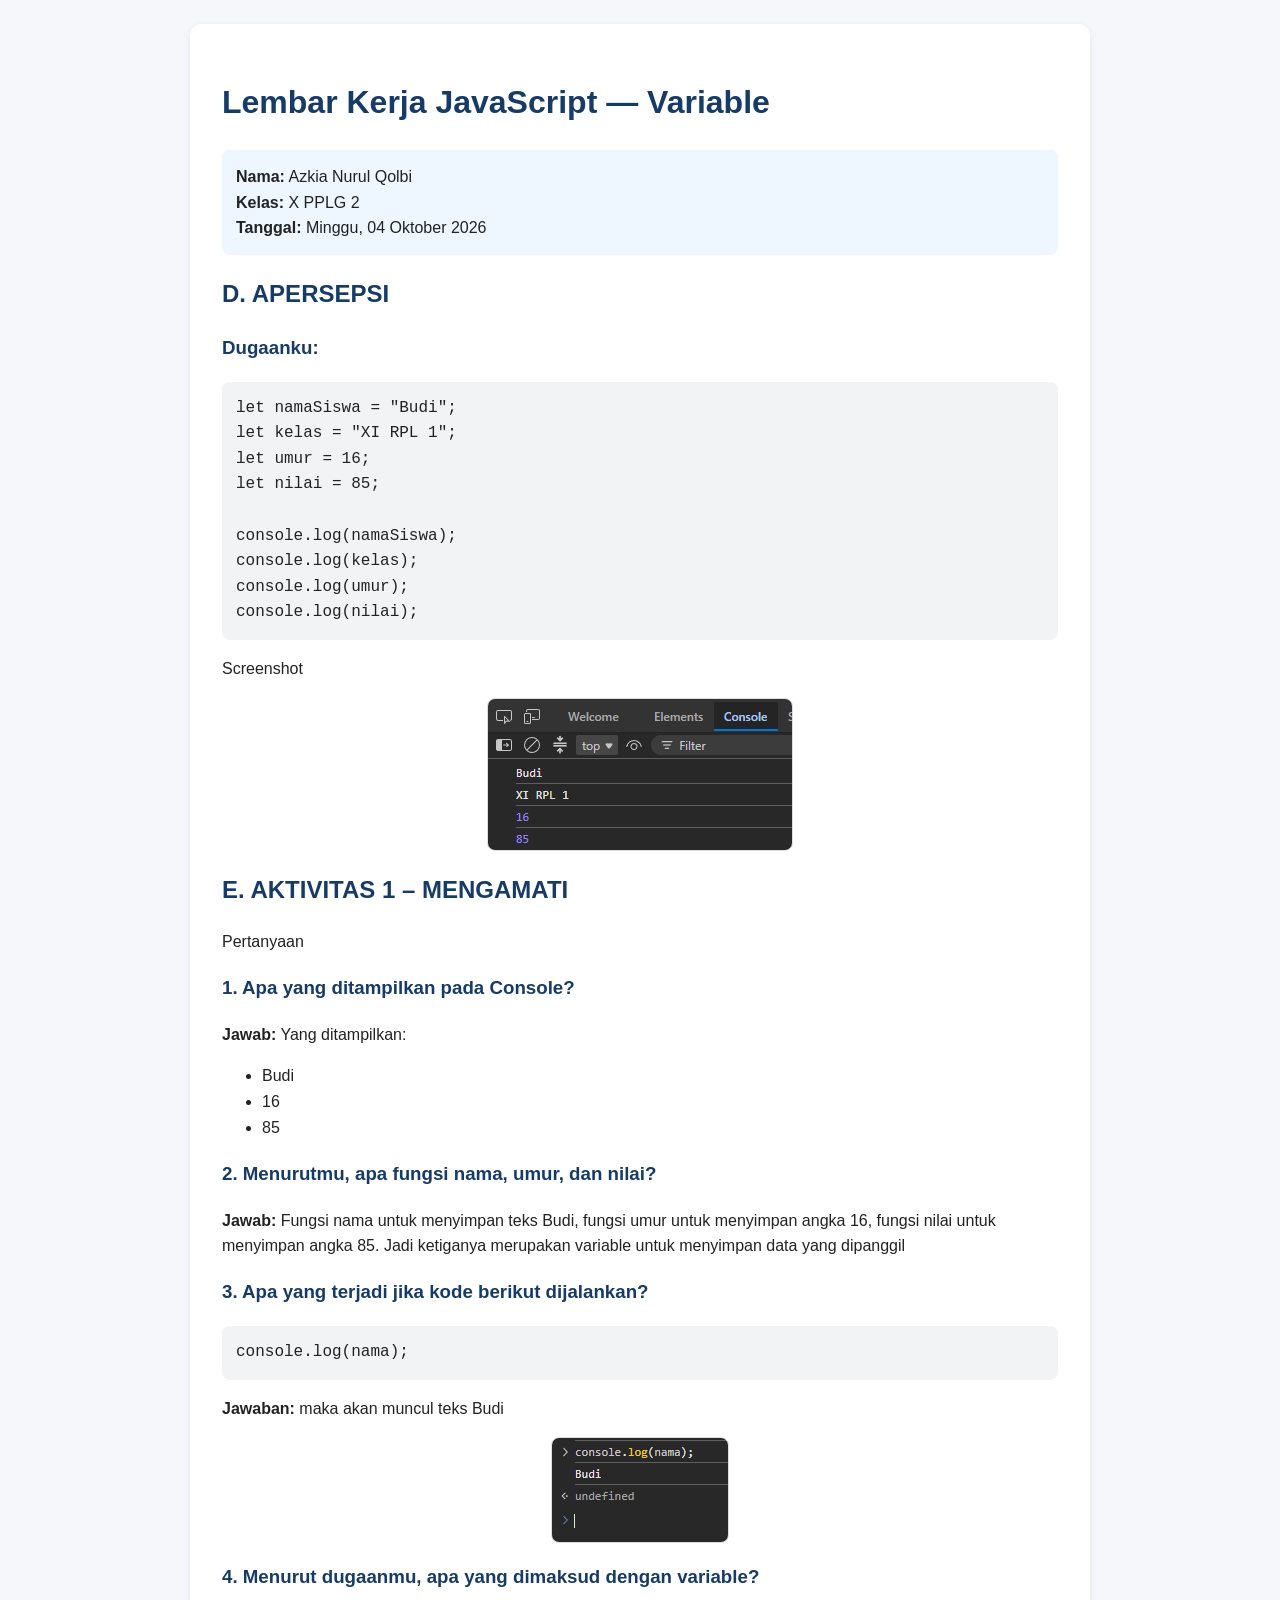
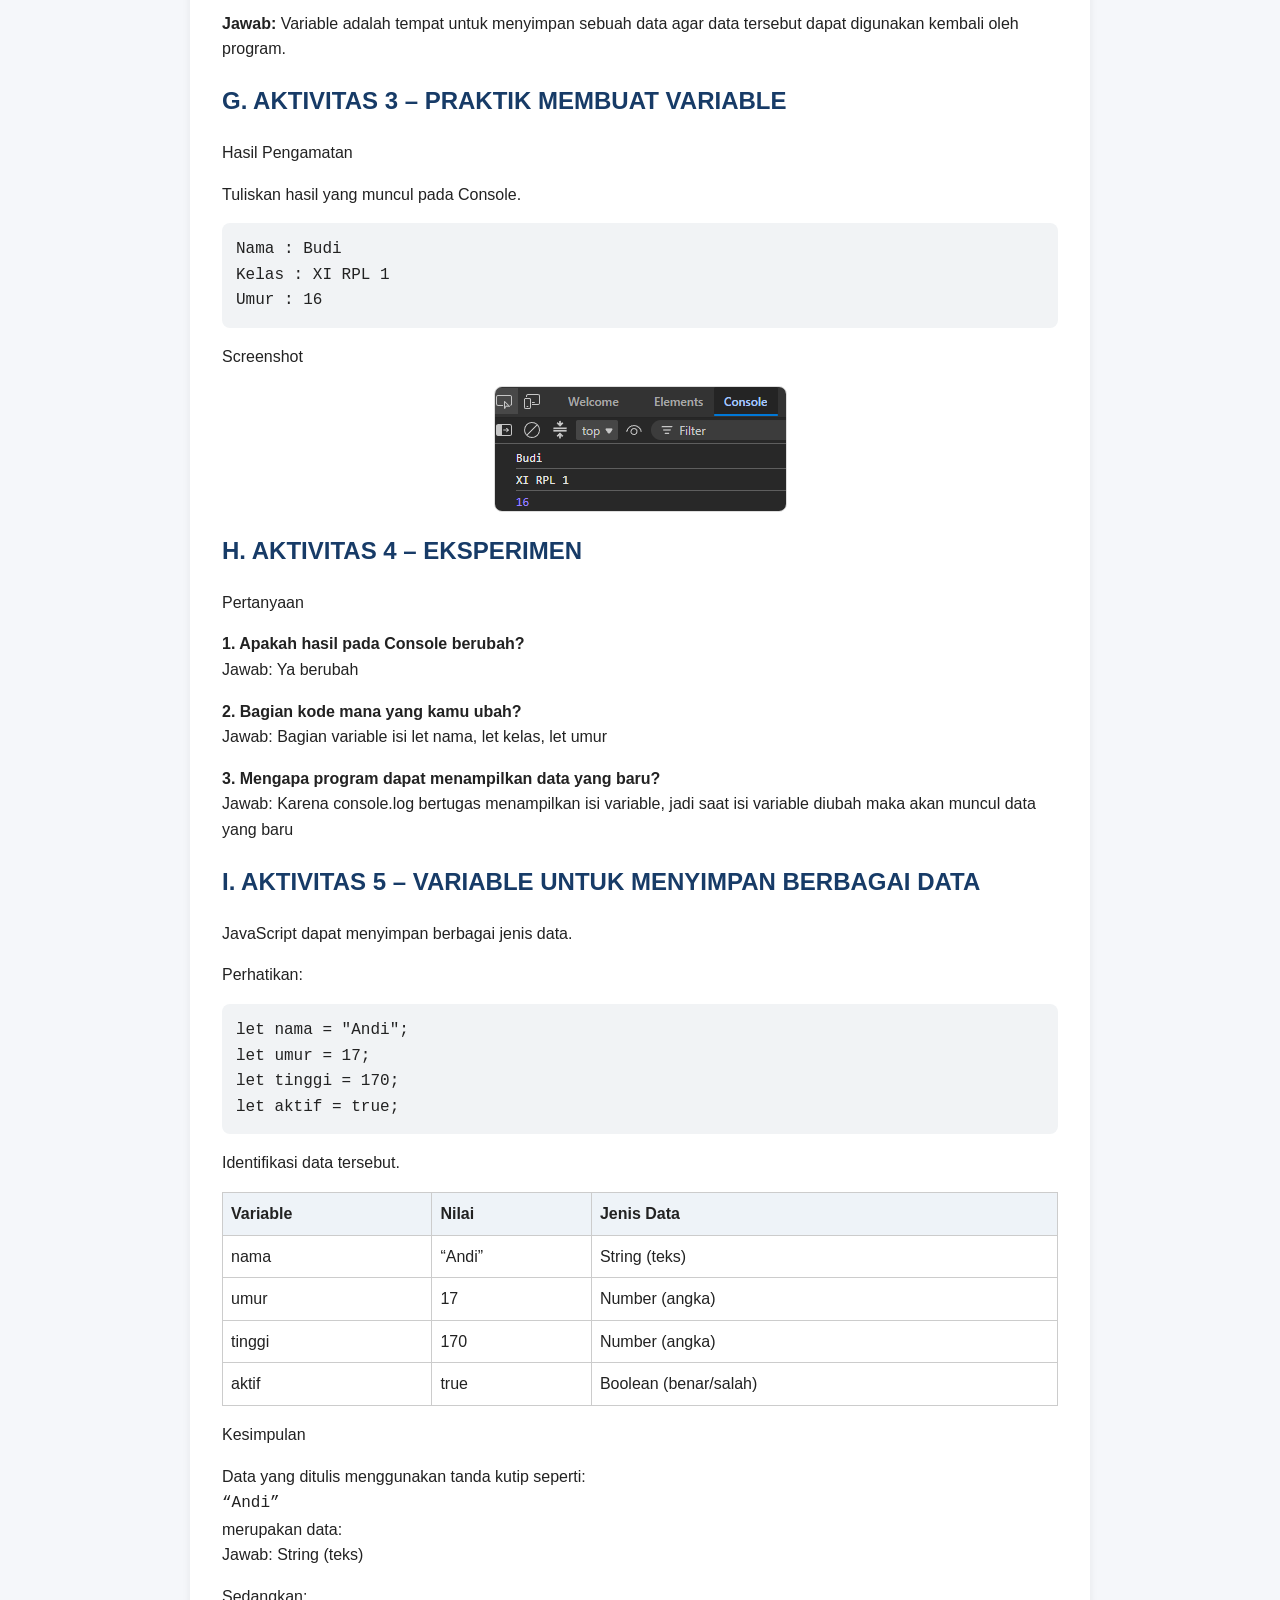
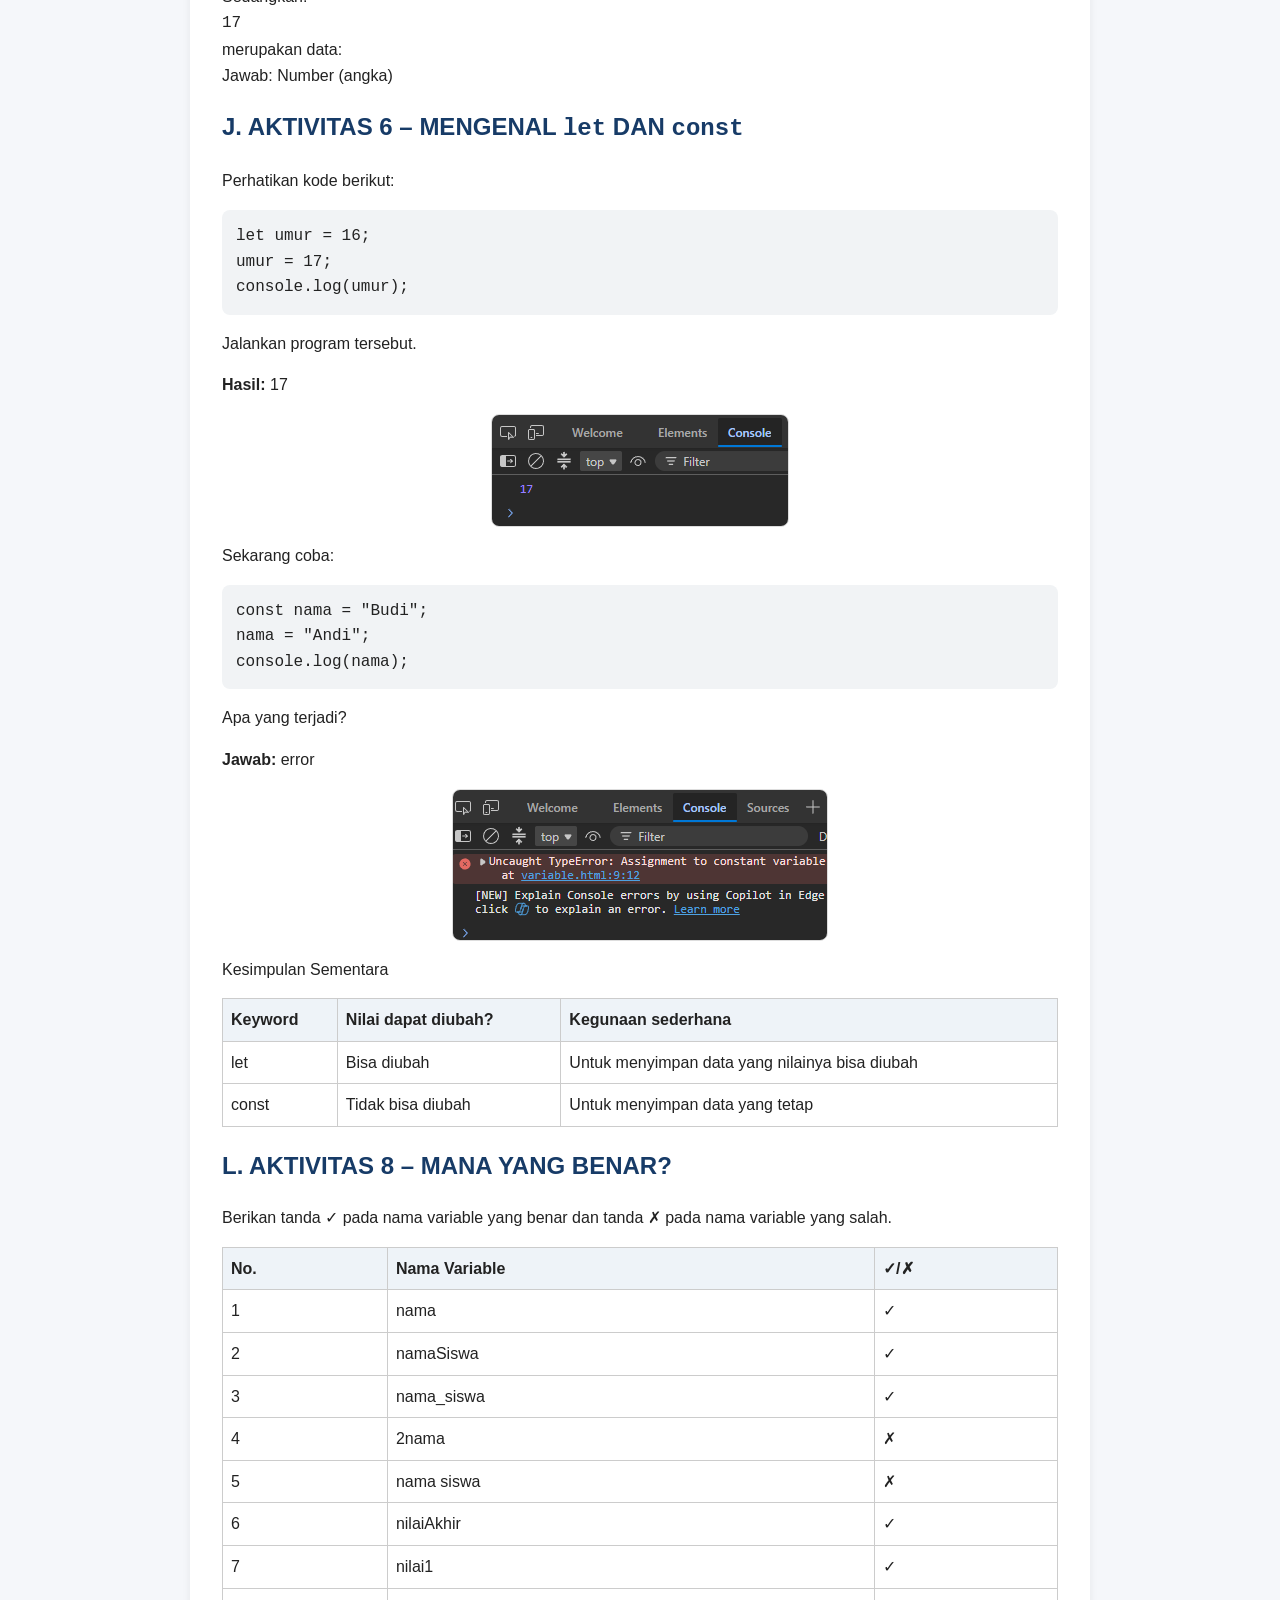
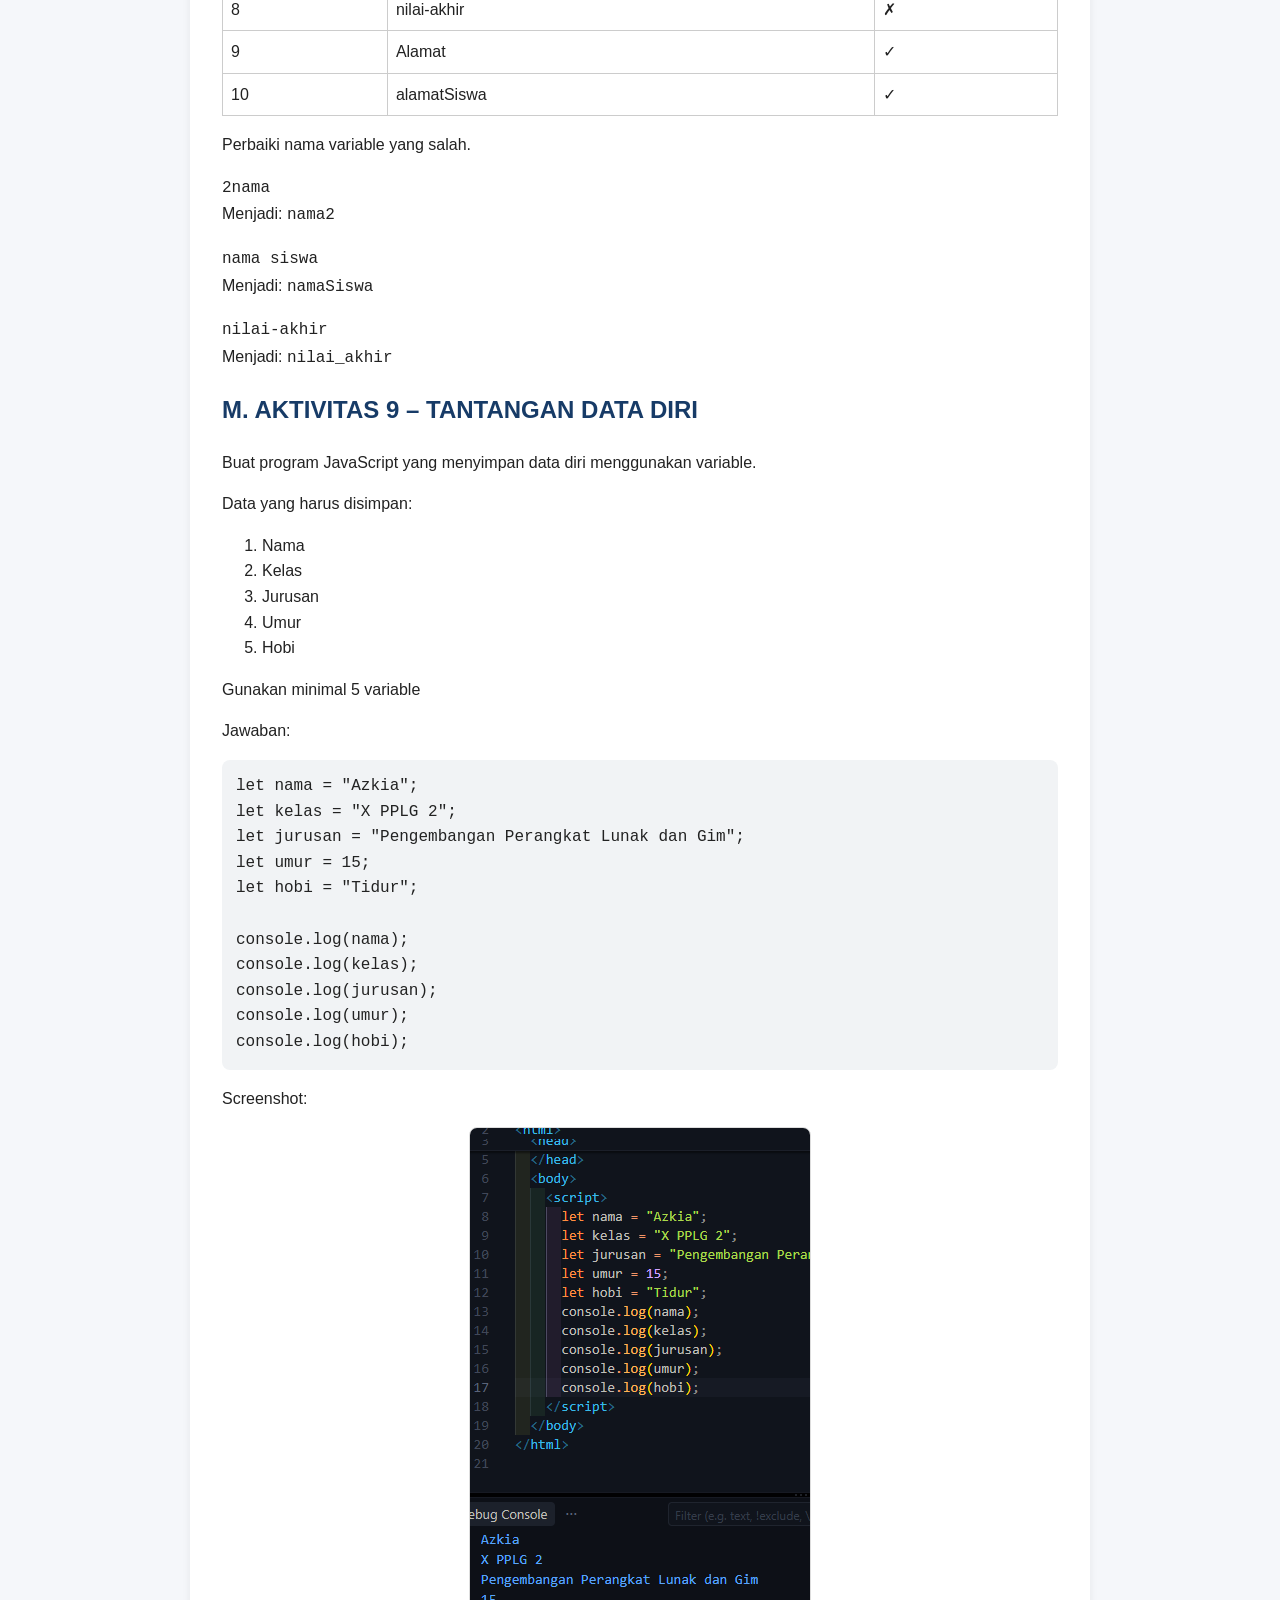
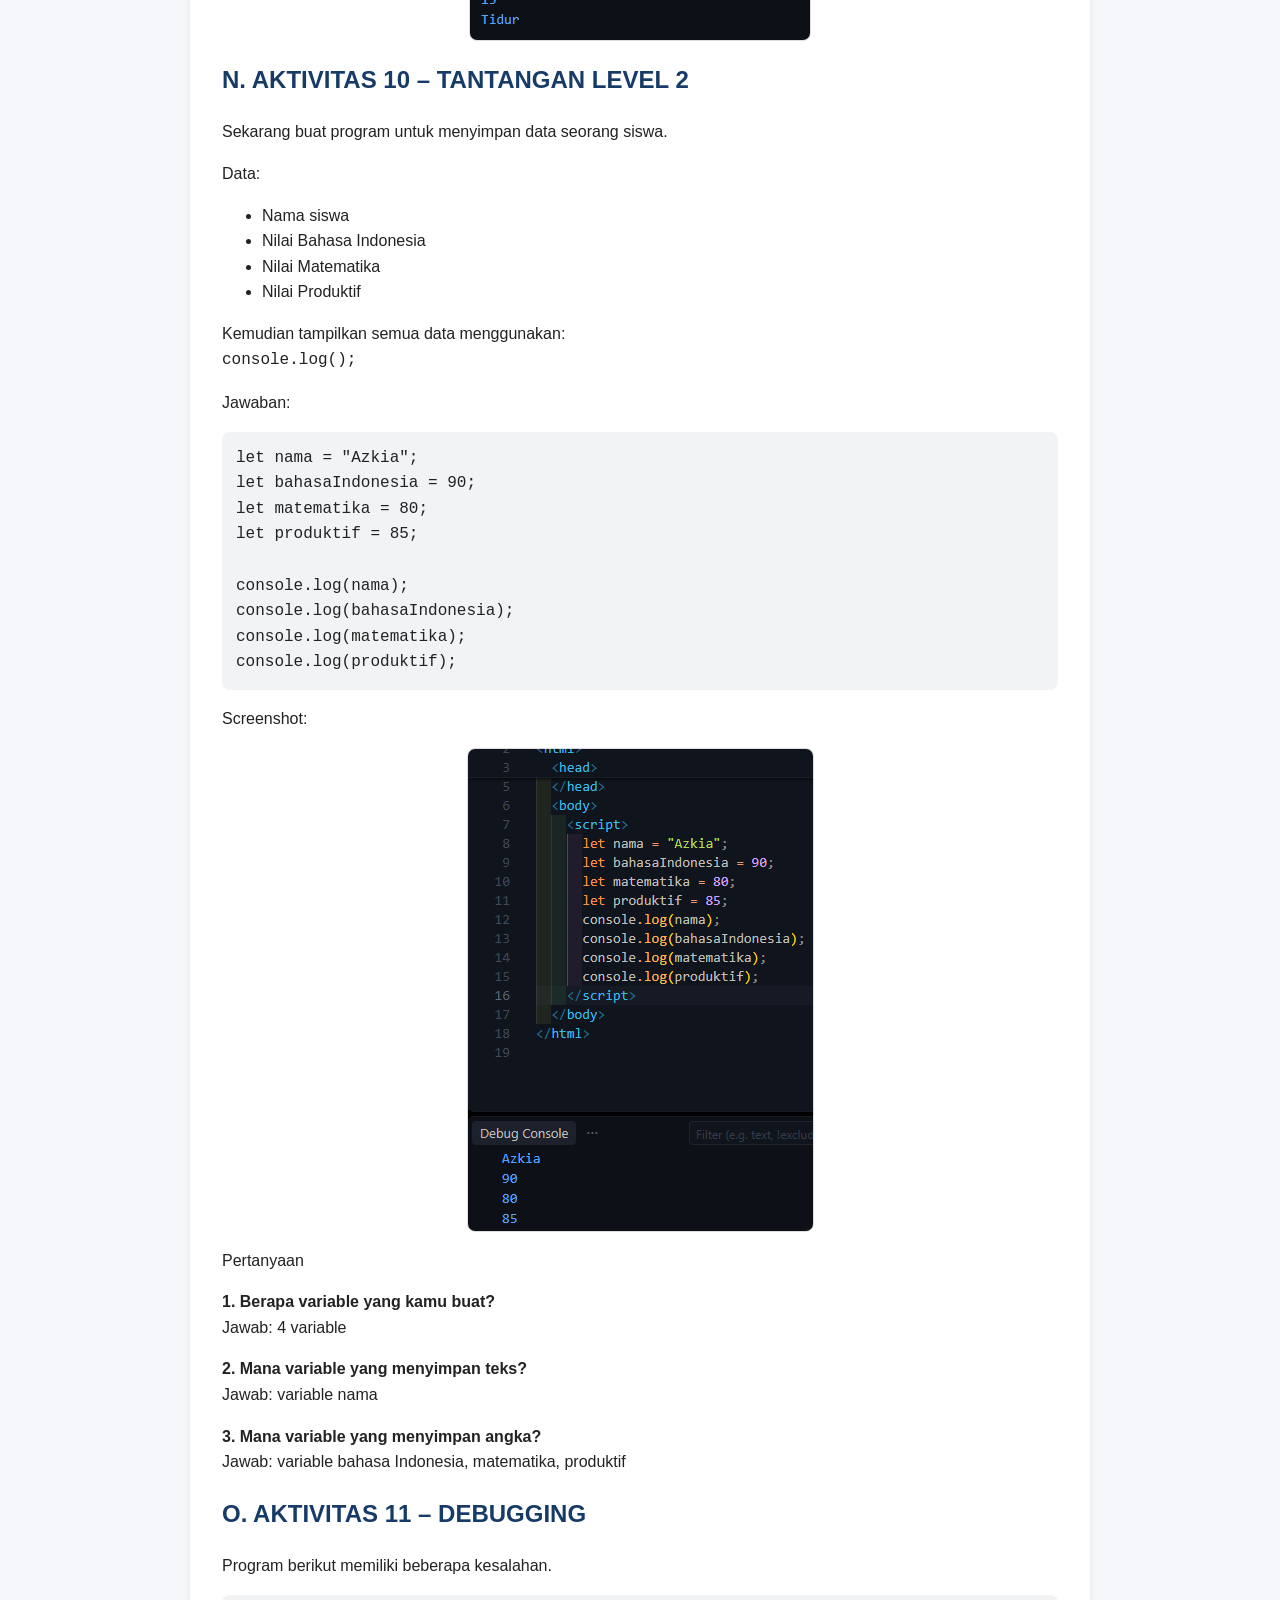
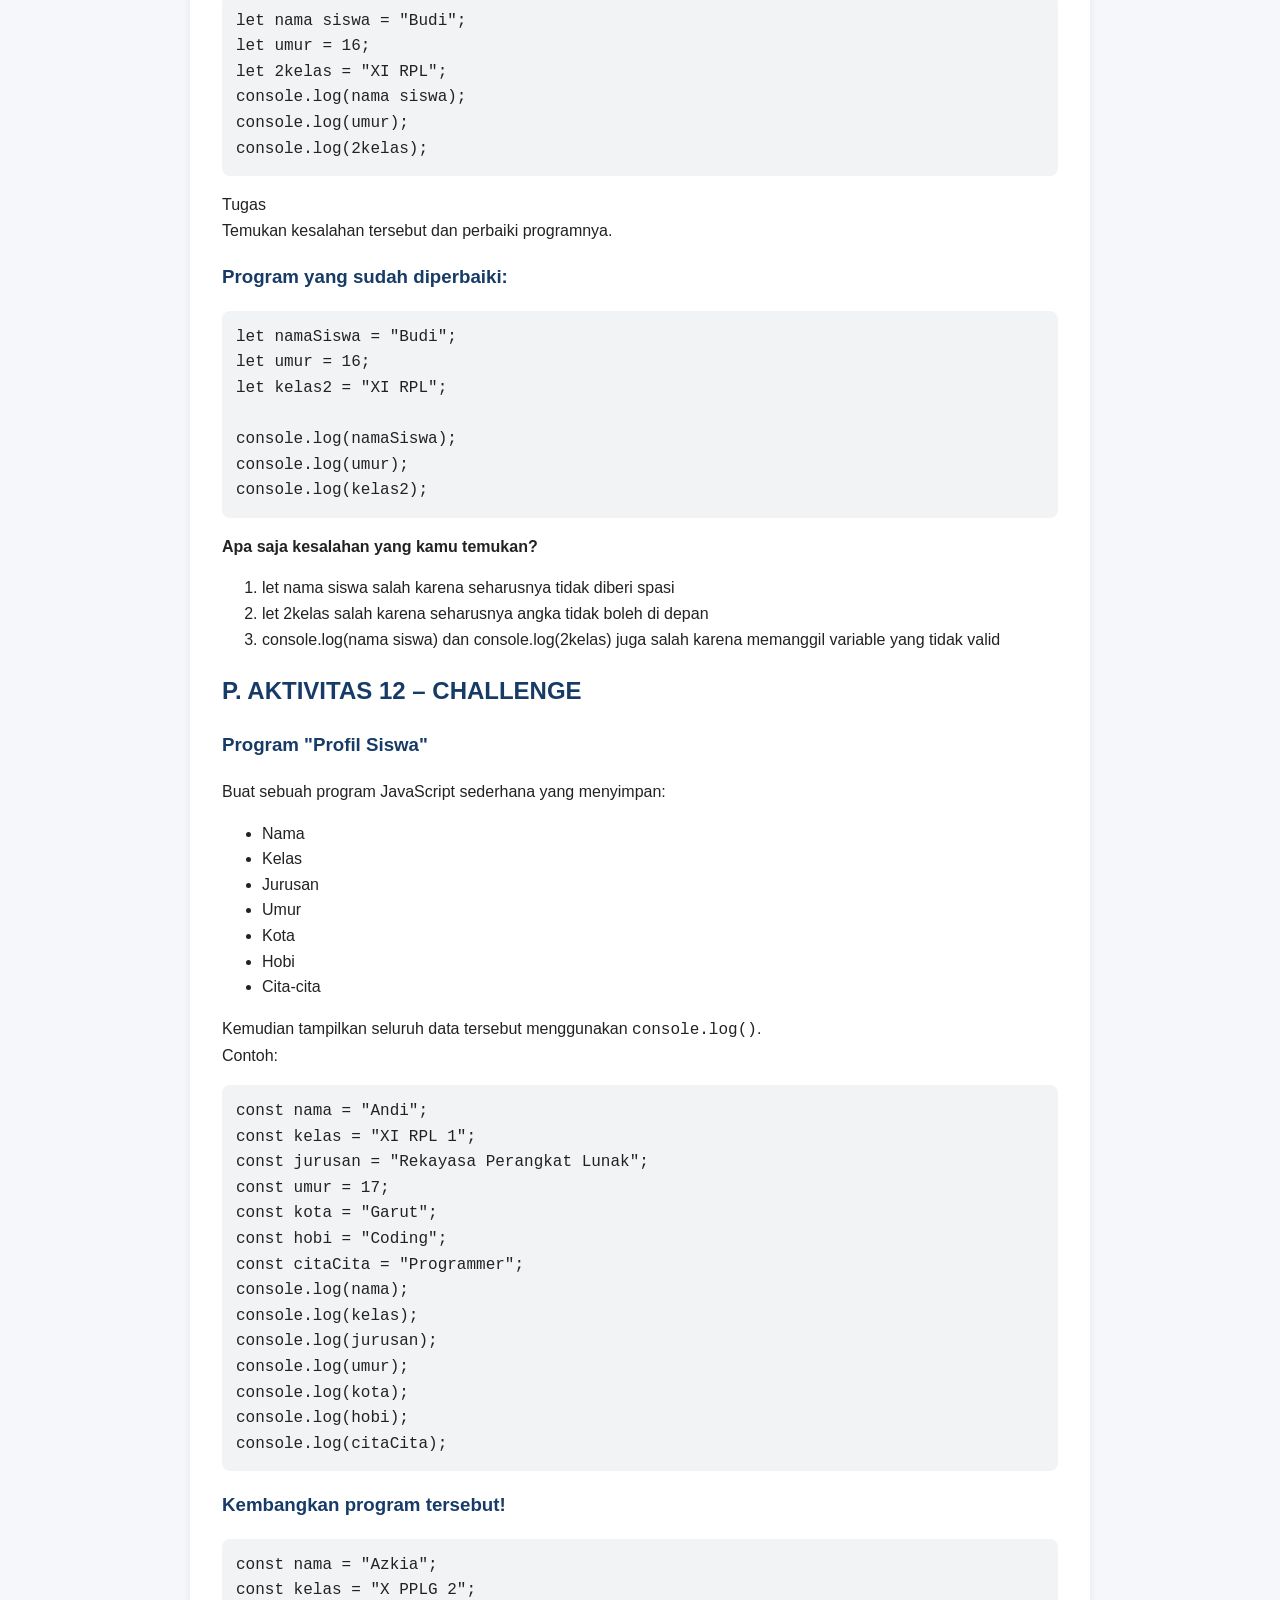
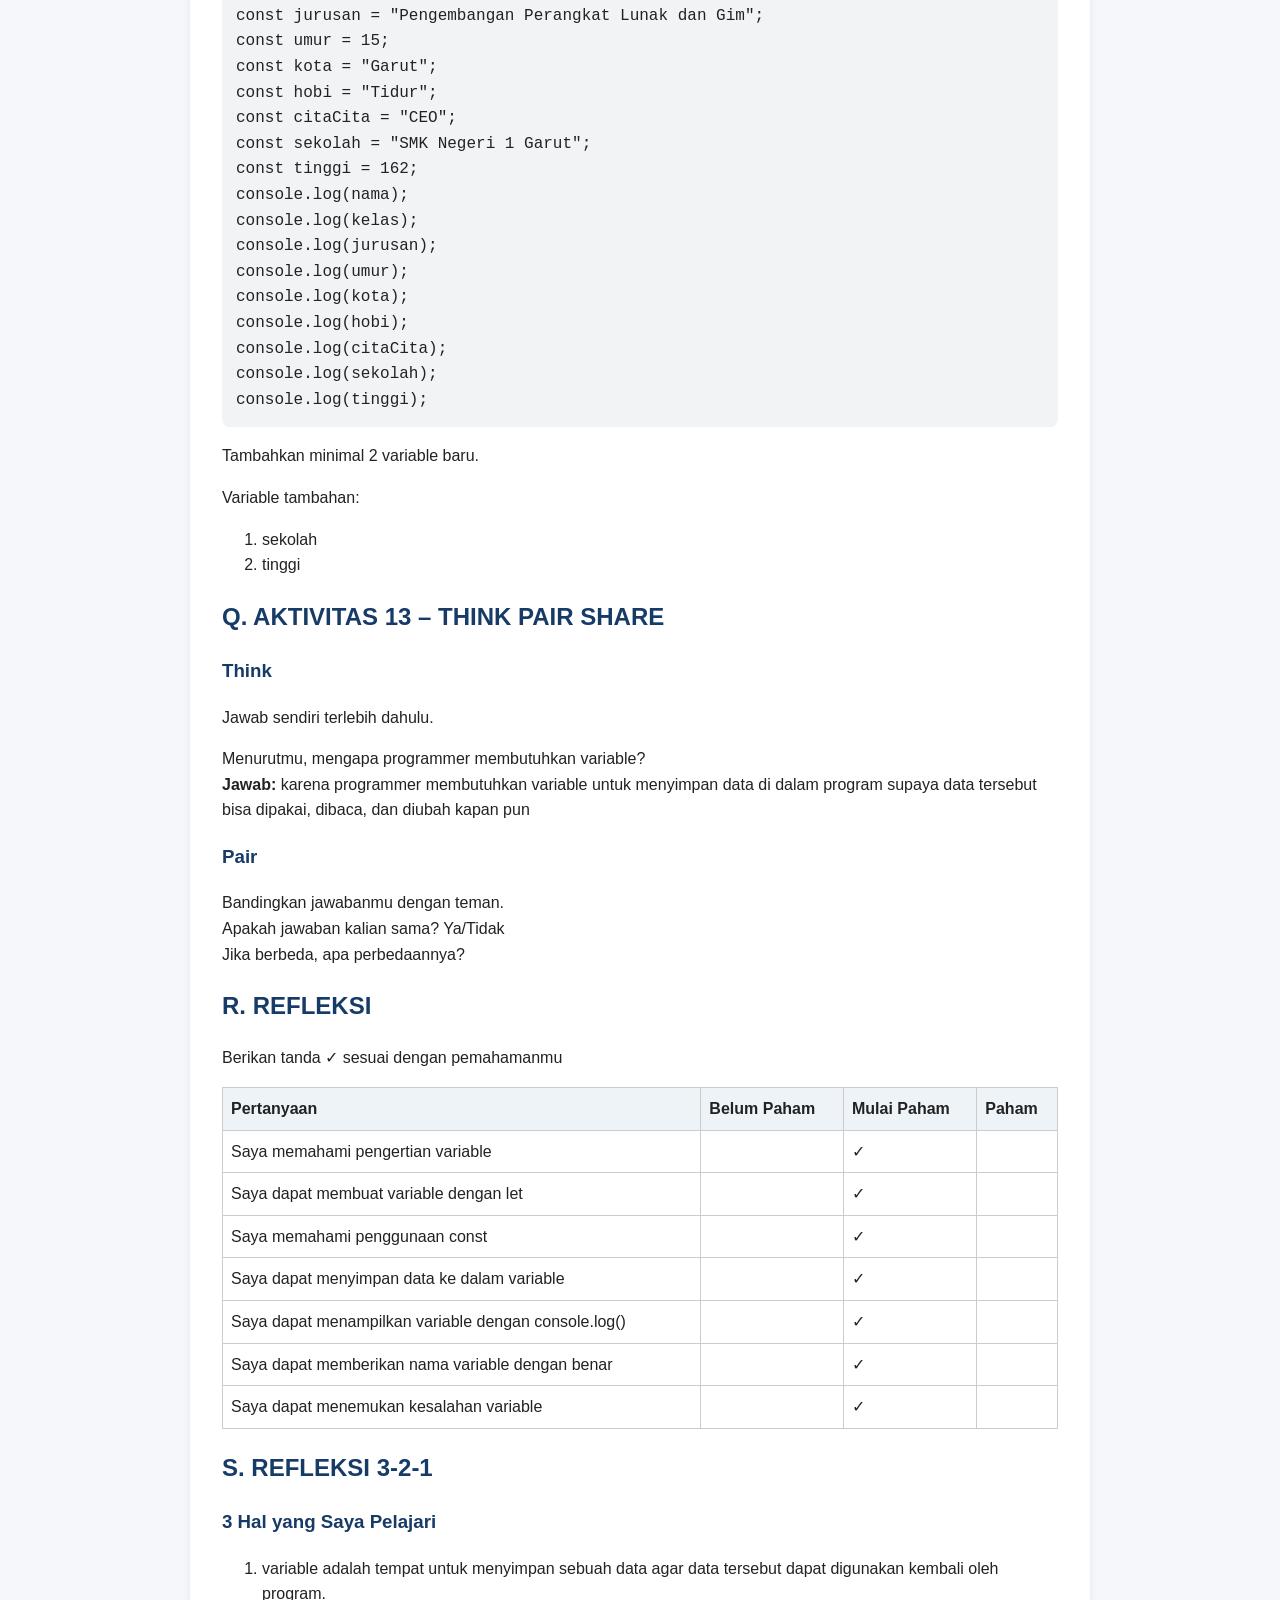
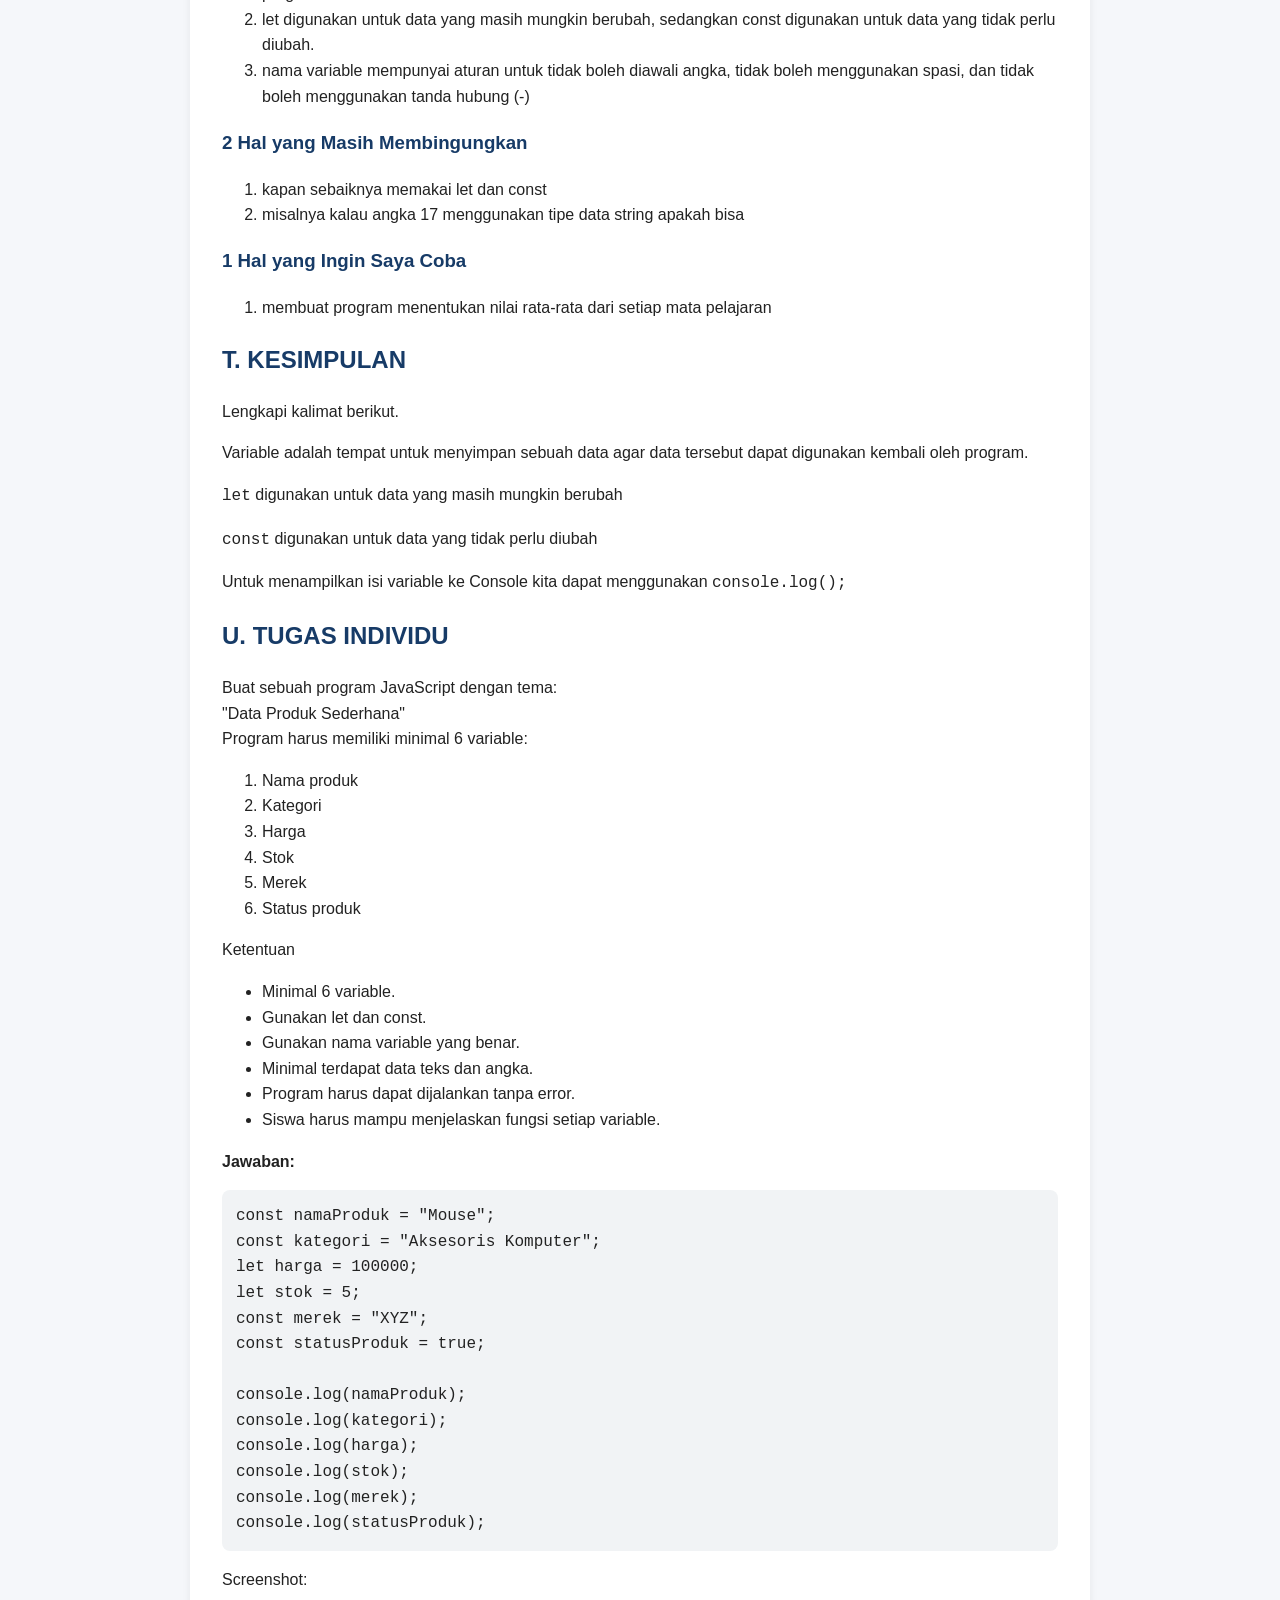
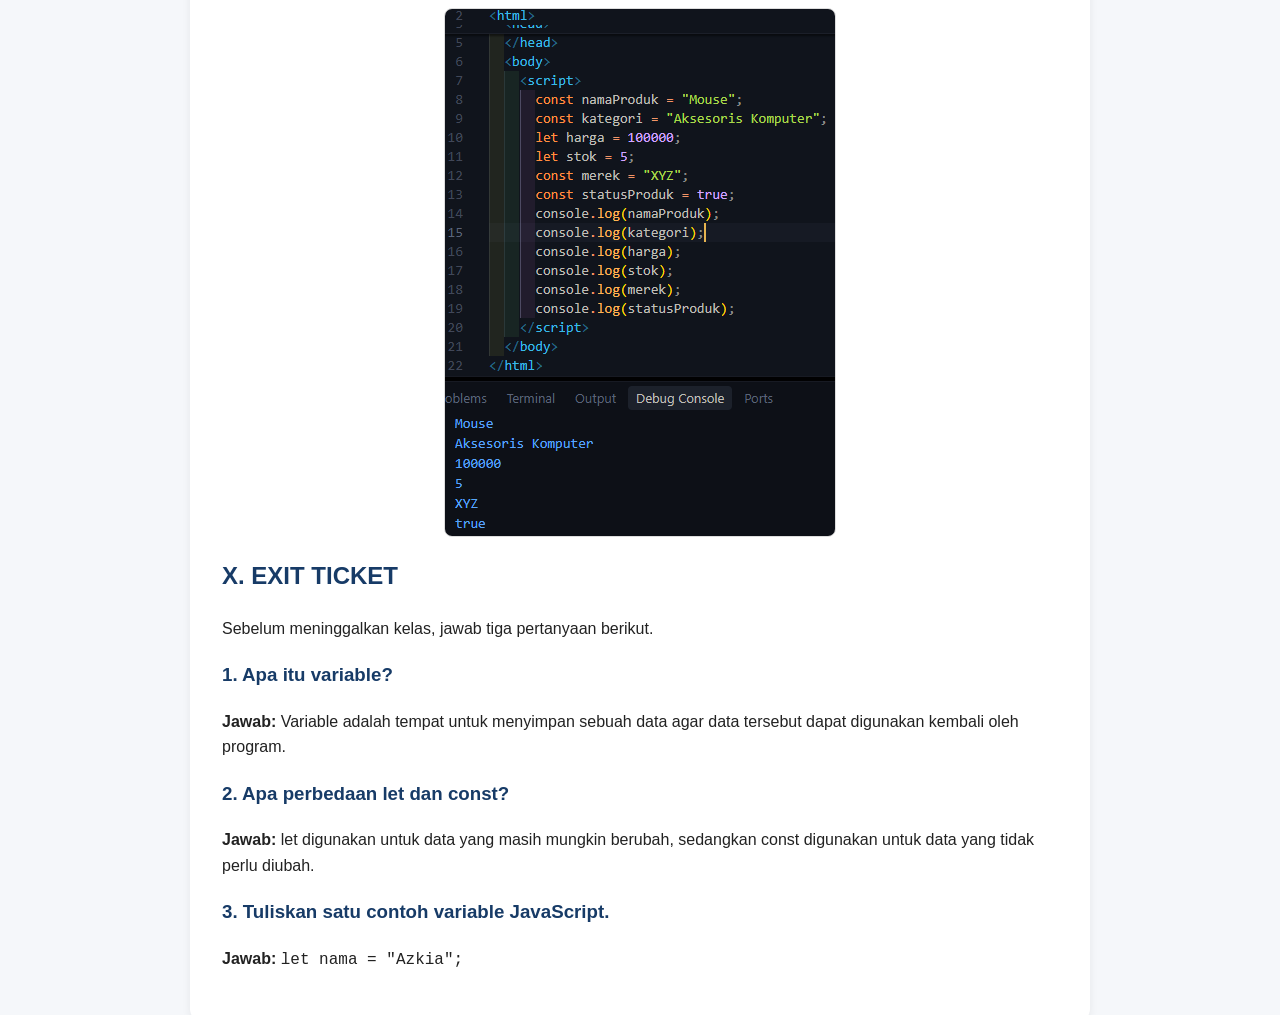
==== index.html @ cf1ab70d "second" ====
<!doctype html>
<html lang="id">
  <head>
    <meta charset="UTF-8" />
    <meta name="viewport" content="width=device-width, initial-scale=1.0" />
    <title>LKPD JavaScript - Variable</title>
    <style>
      body {
        font-family: Arial, sans-serif;
        line-height: 1.6;
        max-width: 900px;
        margin: 0 auto;
        padding: 24px;
        color: #222;
        background: #f5f7fa;
      }

      main {
        background: #fff;
        padding: 32px;
        border-radius: 12px;
        box-shadow: 0 2px 10px #0001;
      }

      h1,
      h2,
      h3 {
        color: #173b67;
      }

      pre {
        background: #f1f3f5;
        padding: 14px;
        border-radius: 8px;
        overflow: auto;
      }

      code {
        font-family: Consolas, monospace;
      }

      table {
        width: 100%;
        border-collapse: collapse;
        margin: 16px 0;
      }

      th,
      td {
        border: 1px solid #ccc;
        padding: 8px;
        text-align: left;
      }

      th {
        background: #eef3f8;
      }

      .shot {
        display: block;
        max-width: 100%;
        height: auto;
        margin: 16px auto;
        border: 1px solid #ddd;
        border-radius: 8px;
      }

      .meta {
        background: #eef6ff;
        padding: 14px;
        border-radius: 8px;
      }

      @media (max-width: 600px) {
        body {
          padding: 10px;
        }

        main {
          padding: 18px;
        }
      }
    </style>
  </head>

  <body>
    <main>
      <h1>Lembar Kerja JavaScript — Variable</h1>

      <div class="meta">
        <strong>Nama:</strong> Azkia Nurul Qolbi<br />
        <strong>Kelas:</strong> X PPLG 2<br />
        <strong>Tanggal:</strong> Minggu, 04 Oktober 2026
      </div>

      <!-- ===================== D. APERSEPSI ===================== -->
      <h2>D. APERSEPSI</h2>
      <h3>Dugaanku:</h3>
      <pre><code>let namaSiswa = "Budi";
let kelas = "XI RPL 1";
let umur = 16;
let nilai = 85;

console.log(namaSiswa);
console.log(kelas);
console.log(umur);
console.log(nilai);</code></pre>
      <p>Screenshot</p>
      <img class="shot" src="images/image1.png" alt="Screenshot apersepsi" />

      <!-- ===================== E. AKTIVITAS 1 ===================== -->
      <h2>E. AKTIVITAS 1 – MENGAMATI</h2>
      <p>Pertanyaan</p>

      <h3>1. Apa yang ditampilkan pada Console?</h3>
      <p><strong>Jawab:</strong> Yang ditampilkan:</p>
      <ul>
        <li>Budi</li>
        <li>16</li>
        <li>85</li>
      </ul>

      <h3>2. Menurutmu, apa fungsi nama, umur, dan nilai?</h3>
      <p>
        <strong>Jawab:</strong> Fungsi nama untuk menyimpan teks Budi, fungsi
        umur untuk menyimpan angka 16, fungsi nilai untuk menyimpan angka 85.
        Jadi ketiganya merupakan variable untuk menyimpan data yang dipanggil
      </p>

      <h3>3. Apa yang terjadi jika kode berikut dijalankan?</h3>
      <pre><code>console.log(nama);</code></pre>
      <p><strong>Jawaban:</strong> maka akan muncul teks Budi</p>
      <img class="shot" src="images/image2.png" alt="Screenshot aktivitas 1" />

      <h3>4. Menurut dugaanmu, apa yang dimaksud dengan variable?</h3>
      <p>
        <strong>Jawab:</strong> Variable adalah tempat untuk menyimpan sebuah
        data agar data tersebut dapat digunakan kembali oleh program.
      </p>

      <!-- ===================== G. AKTIVITAS 3 ===================== -->
      <h2>G. AKTIVITAS 3 – PRAKTIK MEMBUAT VARIABLE</h2>
      <p>Hasil Pengamatan</p>
      <p>Tuliskan hasil yang muncul pada Console.</p>
      <pre><code>Nama : Budi
Kelas : XI RPL 1
Umur : 16</code></pre>
      <p>Screenshot</p>
      <img class="shot" src="images/image3.png" alt="Screenshot aktivitas 3" />

      <!-- ===================== H. AKTIVITAS 4 ===================== -->
      <h2>H. AKTIVITAS 4 – EKSPERIMEN</h2>

      <p>Pertanyaan</p>

      <p>
        <strong>1. Apakah hasil pada Console berubah?</strong><br />
        Jawab: Ya berubah
      </p>
      <p>
        <strong>2. Bagian kode mana yang kamu ubah?</strong><br />
        Jawab: Bagian variable isi let nama, let kelas, let umur
      </p>
      <p>
        <strong>3. Mengapa program dapat menampilkan data yang baru?</strong
        ><br />
        Jawab: Karena console.log bertugas menampilkan isi variable, jadi saat
        isi variable diubah maka akan muncul data yang baru
      </p>

      <!-- ===================== I. AKTIVITAS 5 ===================== -->
      <h2>I. AKTIVITAS 5 – VARIABLE UNTUK MENYIMPAN BERBAGAI DATA</h2>
      <p>JavaScript dapat menyimpan berbagai jenis data.</p>
      <p>Perhatikan:</p>
      <pre><code>let nama = "Andi";
let umur = 17;
let tinggi = 170;
let aktif = true;</code></pre>
      <p>Identifikasi data tersebut.</p>

      <table>
        <thead>
          <tr>
            <th>Variable</th>
            <th>Nilai</th>
            <th>Jenis Data</th>
          </tr>
        </thead>
        <tbody>
          <tr>
            <td>nama</td>
            <td>“Andi”</td>
            <td>String (teks)</td>
          </tr>
          <tr>
            <td>umur</td>
            <td>17</td>
            <td>Number (angka)</td>
          </tr>
          <tr>
            <td>tinggi</td>
            <td>170</td>
            <td>Number (angka)</td>
          </tr>
          <tr>
            <td>aktif</td>
            <td>true</td>
            <td>Boolean (benar/salah)</td>
          </tr>
        </tbody>
      </table>

      <p>Kesimpulan</p>
      <p>
        Data yang ditulis menggunakan tanda kutip seperti:<br />
        <code>“Andi”</code><br />
        merupakan data:<br />
        Jawab: String (teks)
      </p>
      <p>
        Sedangkan:<br />
        <code>17</code><br />
        merupakan data:<br />
        Jawab: Number (angka)
      </p>

      <!-- ===================== J. AKTIVITAS 6 ===================== -->
      <h2>J. AKTIVITAS 6 – MENGENAL <code>let</code> DAN <code>const</code></h2>
      <p>Perhatikan kode berikut:</p>
      <pre><code>let umur = 16;
umur = 17;
console.log(umur);</code></pre>
      <p>Jalankan program tersebut.</p>
      <p><strong>Hasil:</strong> 17</p>
      <img class="shot" src="images/image4.png" alt="Screenshot aktivitas 6" />

      <p>Sekarang coba:</p>
      <pre><code>const nama = "Budi";
nama = "Andi";
console.log(nama);</code></pre>
      <p>Apa yang terjadi?</p>
      <p><strong>Jawab:</strong> error</p>
      <img class="shot" src="images/image5.png" alt="Screenshot aktivitas 6" />

      <p>Kesimpulan Sementara</p>
      <table>
        <thead>
          <tr>
            <th>Keyword</th>
            <th>Nilai dapat diubah?</th>
            <th>Kegunaan sederhana</th>
          </tr>
        </thead>
        <tbody>
          <tr>
            <td>let</td>
            <td>Bisa diubah</td>
            <td>Untuk menyimpan data yang nilainya bisa diubah</td>
          </tr>
          <tr>
            <td>const</td>
            <td>Tidak bisa diubah</td>
            <td>Untuk menyimpan data yang tetap</td>
          </tr>
        </tbody>
      </table>

      <!-- ===================== L. AKTIVITAS 8 ===================== -->
      <h2>L. AKTIVITAS 8 – MANA YANG BENAR?</h2>
      <p>
        Berikan tanda ✓ pada nama variable yang benar dan tanda ✗ pada nama
        variable yang salah.
      </p>

      <table>
        <thead>
          <tr>
            <th>No.</th>
            <th>Nama Variable</th>
            <th>✓/✗</th>
          </tr>
        </thead>
        <tbody>
          <tr>
            <td>1</td>
            <td>nama</td>
            <td>✓</td>
          </tr>
          <tr>
            <td>2</td>
            <td>namaSiswa</td>
            <td>✓</td>
          </tr>
          <tr>
            <td>3</td>
            <td>nama_siswa</td>
            <td>✓</td>
          </tr>
          <tr>
            <td>4</td>
            <td>2nama</td>
            <td>✗</td>
          </tr>
          <tr>
            <td>5</td>
            <td>nama siswa</td>
            <td>✗</td>
          </tr>
          <tr>
            <td>6</td>
            <td>nilaiAkhir</td>
            <td>✓</td>
          </tr>
          <tr>
            <td>7</td>
            <td>nilai1</td>
            <td>✓</td>
          </tr>
          <tr>
            <td>8</td>
            <td>nilai-akhir</td>
            <td>✗</td>
          </tr>
          <tr>
            <td>9</td>
            <td>Alamat</td>
            <td>✓</td>
          </tr>
          <tr>
            <td>10</td>
            <td>alamatSiswa</td>
            <td>✓</td>
          </tr>
        </tbody>
      </table>

      <p>Perbaiki nama variable yang salah.</p>
      <p><code>2nama</code><br />Menjadi: <code>nama2</code></p>
      <p><code>nama siswa</code><br />Menjadi: <code>namaSiswa</code></p>
      <p><code>nilai-akhir</code><br />Menjadi: <code>nilai_akhir</code></p>

      <!-- ===================== M. AKTIVITAS 9 ===================== -->
      <h2>M. AKTIVITAS 9 – TANTANGAN DATA DIRI</h2>
      <p>
        Buat program JavaScript yang menyimpan data diri menggunakan variable.
      </p>
      <p>Data yang harus disimpan:</p>
      <ol>
        <li>Nama</li>
        <li>Kelas</li>
        <li>Jurusan</li>
        <li>Umur</li>
        <li>Hobi</li>
      </ol>
      <p>Gunakan minimal 5 variable</p>

      <p>Jawaban:</p>
      <pre><code>let nama = "Azkia";
let kelas = "X PPLG 2";
let jurusan = "Pengembangan Perangkat Lunak dan Gim";
let umur = 15;
let hobi = "Tidur";

console.log(nama);
console.log(kelas);
console.log(jurusan);
console.log(umur);
console.log(hobi);</code></pre>
      <p>Screenshot:</p>
      <img class="shot" src="images/image6.png" alt="Screenshot aktivitas 9" />

      <!-- ===================== N. AKTIVITAS 10 ===================== -->
      <h2>N. AKTIVITAS 10 – TANTANGAN LEVEL 2</h2>
      <p>Sekarang buat program untuk menyimpan data seorang siswa.</p>
      <p>Data:</p>
      <ul>
        <li>Nama siswa</li>
        <li>Nilai Bahasa Indonesia</li>
        <li>Nilai Matematika</li>
        <li>Nilai Produktif</li>
      </ul>
      <p>
        Kemudian tampilkan semua data menggunakan:<br />
        <code>console.log();</code>
      </p>

      <p>Jawaban:</p>
      <pre><code>let nama = "Azkia";
let bahasaIndonesia = 90;
let matematika = 80;
let produktif = 85;

console.log(nama);
console.log(bahasaIndonesia);
console.log(matematika);
console.log(produktif);</code></pre>
      <p>Screenshot:</p>
      <img class="shot" src="images/image7.png" alt="Screenshot aktivitas 10" />

      <p>Pertanyaan</p>
      <p>
        <strong>1. Berapa variable yang kamu buat?</strong><br />
        Jawab: 4 variable
      </p>
      <p>
        <strong>2. Mana variable yang menyimpan teks?</strong><br />
        Jawab: variable nama
      </p>
      <p>
        <strong>3. Mana variable yang menyimpan angka?</strong><br />
        Jawab: variable bahasa Indonesia, matematika, produktif
      </p>

      <!-- ===================== O. AKTIVITAS 11 ===================== -->
      <h2>O. AKTIVITAS 11 – DEBUGGING</h2>
      <p>Program berikut memiliki beberapa kesalahan.</p>
      <pre><code>let nama siswa = "Budi";
let umur = 16;
let 2kelas = "XI RPL";
console.log(nama siswa);
console.log(umur);
console.log(2kelas);</code></pre>

      <p>
        Tugas<br />
        Temukan kesalahan tersebut dan perbaiki programnya.
      </p>

      <h3>Program yang sudah diperbaiki:</h3>
      <pre><code>let namaSiswa = "Budi";
let umur = 16;
let kelas2 = "XI RPL";

console.log(namaSiswa);
console.log(umur);
console.log(kelas2);</code></pre>

      <p><strong>Apa saja kesalahan yang kamu temukan?</strong></p>
      <ol>
        <li>let nama siswa salah karena seharusnya tidak diberi spasi</li>
        <li>let 2kelas salah karena seharusnya angka tidak boleh di depan</li>
        <li>
          console.log(nama siswa) dan console.log(2kelas) juga salah karena
          memanggil variable yang tidak valid
        </li>
      </ol>

      <!-- ===================== P. AKTIVITAS 12 ===================== -->
      <h2>P. AKTIVITAS 12 – CHALLENGE</h2>
      <h3>Program "Profil Siswa"</h3>
      <p>Buat sebuah program JavaScript sederhana yang menyimpan:</p>
      <ul>
        <li>Nama</li>
        <li>Kelas</li>
        <li>Jurusan</li>
        <li>Umur</li>
        <li>Kota</li>
        <li>Hobi</li>
        <li>Cita-cita</li>
      </ul>

      <p>
        Kemudian tampilkan seluruh data tersebut menggunakan
        <code>console.log()</code>.<br />
        Contoh:
      </p>
      <pre><code>const nama = "Andi";
const kelas = "XI RPL 1";
const jurusan = "Rekayasa Perangkat Lunak";
const umur = 17;
const kota = "Garut";
const hobi = "Coding";
const citaCita = "Programmer";
console.log(nama);
console.log(kelas);
console.log(jurusan);
console.log(umur);
console.log(kota);
console.log(hobi);
console.log(citaCita);</code></pre>

      <h3>Kembangkan program tersebut!</h3>
      <pre><code>const nama = "Azkia";
const kelas = "X PPLG 2";
const jurusan = "Pengembangan Perangkat Lunak dan Gim";
const umur = 15;
const kota = "Garut";
const hobi = "Tidur";
const citaCita = "CEO";
const sekolah = "SMK Negeri 1 Garut";
const tinggi = 162;
console.log(nama);
console.log(kelas);
console.log(jurusan);
console.log(umur);
console.log(kota);
console.log(hobi);
console.log(citaCita);
console.log(sekolah);
console.log(tinggi);</code></pre>

      <p>Tambahkan minimal 2 variable baru.</p>
      <p>Variable tambahan:</p>
      <ol>
        <li>sekolah</li>
        <li>tinggi</li>
      </ol>

      <!-- ===================== Q. AKTIVITAS 13 ===================== -->
      <h2>Q. AKTIVITAS 13 – THINK PAIR SHARE</h2>

      <h3>Think</h3>
      <p>Jawab sendiri terlebih dahulu.</p>
      <p>
        Menurutmu, mengapa programmer membutuhkan variable?<br />
        <strong>Jawab:</strong> karena programmer membutuhkan variable untuk
        menyimpan data di dalam program supaya data tersebut bisa dipakai,
        dibaca, dan diubah kapan pun
      </p>

      <h3>Pair</h3>
      <p>
        Bandingkan jawabanmu dengan teman.<br />
        Apakah jawaban kalian sama? Ya/Tidak<br />
        Jika berbeda, apa perbedaannya?
      </p>

      <!-- ===================== R. REFLEKSI ===================== -->
      <h2>R. REFLEKSI</h2>
      <p>Berikan tanda ✓ sesuai dengan pemahamanmu</p>

      <table>
        <thead>
          <tr>
            <th>Pertanyaan</th>
            <th>Belum Paham</th>
            <th>Mulai Paham</th>
            <th>Paham</th>
          </tr>
        </thead>
        <tbody>
          <tr>
            <td>Saya memahami pengertian variable</td>
            <td></td>
            <td>✓</td>
            <td></td>
          </tr>
          <tr>
            <td>Saya dapat membuat variable dengan let</td>
            <td></td>
            <td>✓</td>
            <td></td>
          </tr>
          <tr>
            <td>Saya memahami penggunaan const</td>
            <td></td>
            <td>✓</td>
            <td></td>
          </tr>
          <tr>
            <td>Saya dapat menyimpan data ke dalam variable</td>
            <td></td>
            <td>✓</td>
            <td></td>
          </tr>
          <tr>
            <td>Saya dapat menampilkan variable dengan console.log()</td>
            <td></td>
            <td>✓</td>
            <td></td>
          </tr>
          <tr>
            <td>Saya dapat memberikan nama variable dengan benar</td>
            <td></td>
            <td>✓</td>
            <td></td>
          </tr>
          <tr>
            <td>Saya dapat menemukan kesalahan variable</td>
            <td></td>
            <td>✓</td>
            <td></td>
          </tr>
        </tbody>
      </table>

      <!-- ===================== S. REFLEKSI 3-2-1 ===================== -->
      <h2>S. REFLEKSI 3-2-1</h2>

      <h3>3 Hal yang Saya Pelajari</h3>
      <ol>
        <li>
          variable adalah tempat untuk menyimpan sebuah data agar data tersebut
          dapat digunakan kembali oleh program.
        </li>
        <li>
          let digunakan untuk data yang masih mungkin berubah, sedangkan const
          digunakan untuk data yang tidak perlu diubah.
        </li>
        <li>
          nama variable mempunyai aturan untuk tidak boleh diawali angka, tidak
          boleh menggunakan spasi, dan tidak boleh menggunakan tanda hubung (-)
        </li>
      </ol>

      <h3>2 Hal yang Masih Membingungkan</h3>
      <ol>
        <li>kapan sebaiknya memakai let dan const</li>
        <li>
          misalnya kalau angka 17 menggunakan tipe data string apakah bisa
        </li>
      </ol>

      <h3>1 Hal yang Ingin Saya Coba</h3>
      <ol>
        <li>
          membuat program menentukan nilai rata-rata dari setiap mata pelajaran
        </li>
      </ol>

      <!-- ===================== T. KESIMPULAN ===================== -->
      <h2>T. KESIMPULAN</h2>
      <p>Lengkapi kalimat berikut.</p>
      <p>
        Variable adalah tempat untuk menyimpan sebuah data agar data tersebut
        dapat digunakan kembali oleh program.
      </p>
      <p><code>let</code> digunakan untuk data yang masih mungkin berubah</p>
      <p><code>const</code> digunakan untuk data yang tidak perlu diubah</p>
      <p>
        Untuk menampilkan isi variable ke Console kita dapat menggunakan
        <code>console.log();</code>
      </p>

      <!-- ===================== U. TUGAS INDIVIDU ===================== -->
      <h2>U. TUGAS INDIVIDU</h2>
      <p>
        Buat sebuah program JavaScript dengan tema:<br />
        "Data Produk Sederhana"<br />
        Program harus memiliki minimal 6 variable:
      </p>
      <ol>
        <li>Nama produk</li>
        <li>Kategori</li>
        <li>Harga</li>
        <li>Stok</li>
        <li>Merek</li>
        <li>Status produk</li>
      </ol>

      <p>Ketentuan</p>
      <ul>
        <li>Minimal 6 variable.</li>
        <li>Gunakan let dan const.</li>
        <li>Gunakan nama variable yang benar.</li>
        <li>Minimal terdapat data teks dan angka.</li>
        <li>Program harus dapat dijalankan tanpa error.</li>
        <li>Siswa harus mampu menjelaskan fungsi setiap variable.</li>
      </ul>

      <p><strong>Jawaban:</strong></p>
      <pre><code>const namaProduk = "Mouse";
const kategori = "Aksesoris Komputer";
let harga = 100000;
let stok = 5;
const merek = "XYZ";
const statusProduk = true;

console.log(namaProduk);
console.log(kategori);
console.log(harga);
console.log(stok);
console.log(merek);
console.log(statusProduk);</code></pre>
      <p>Screenshot:</p>
      <img
        class="shot"
        src="images/image8.png"
        alt="Screenshot tugas individu"
      />

      <!-- ===================== X. EXIT TICKET ===================== -->
      <h2>X. EXIT TICKET</h2>
      <p>Sebelum meninggalkan kelas, jawab tiga pertanyaan berikut.</p>

      <h3>1. Apa itu variable?</h3>
      <p>
        <strong>Jawab:</strong> Variable adalah tempat untuk menyimpan sebuah
        data agar data tersebut dapat digunakan kembali oleh program.
      </p>

      <h3>2. Apa perbedaan let dan const?</h3>
      <p>
        <strong>Jawab:</strong> let digunakan untuk data yang masih mungkin
        berubah, sedangkan const digunakan untuk data yang tidak perlu diubah.
      </p>

      <h3>3. Tuliskan satu contoh variable JavaScript.</h3>
      <p><strong>Jawab:</strong> <code>let nama = "Azkia";</code></p>
    </main>
  </body>
</html>
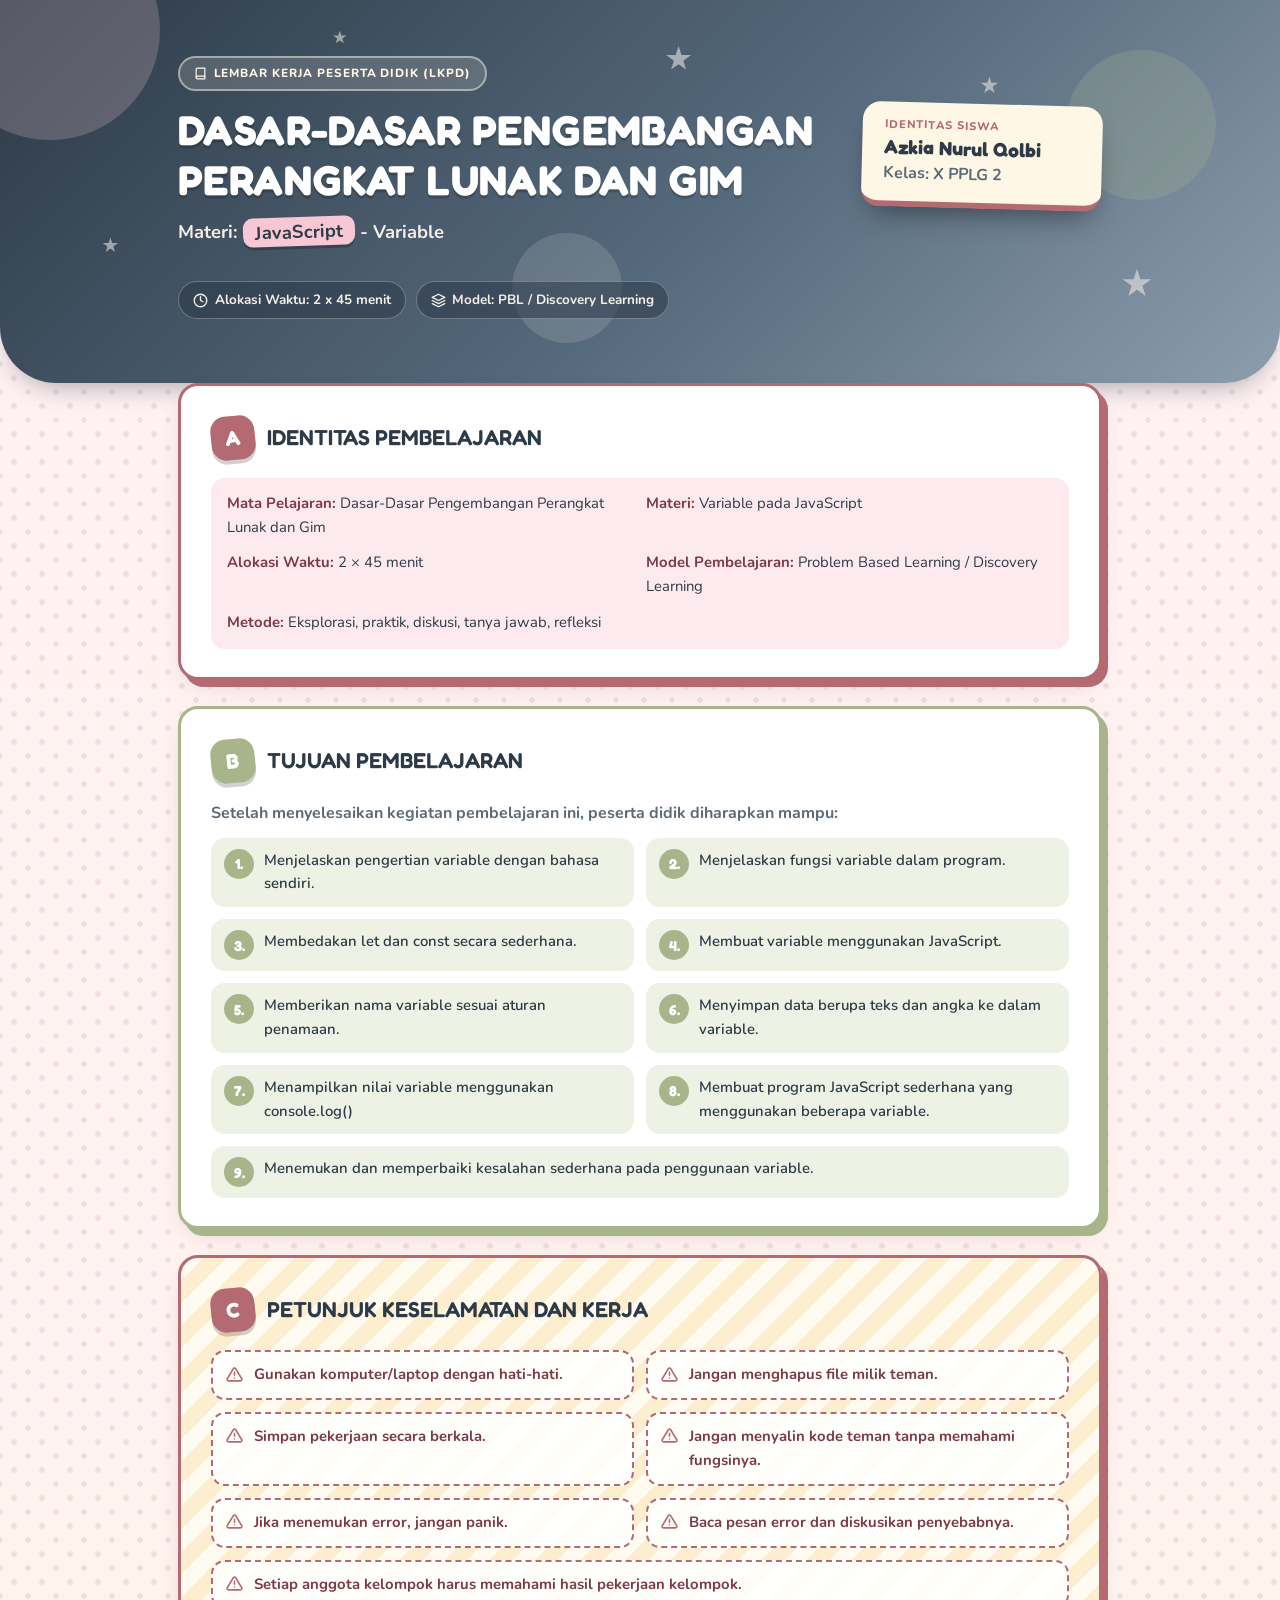
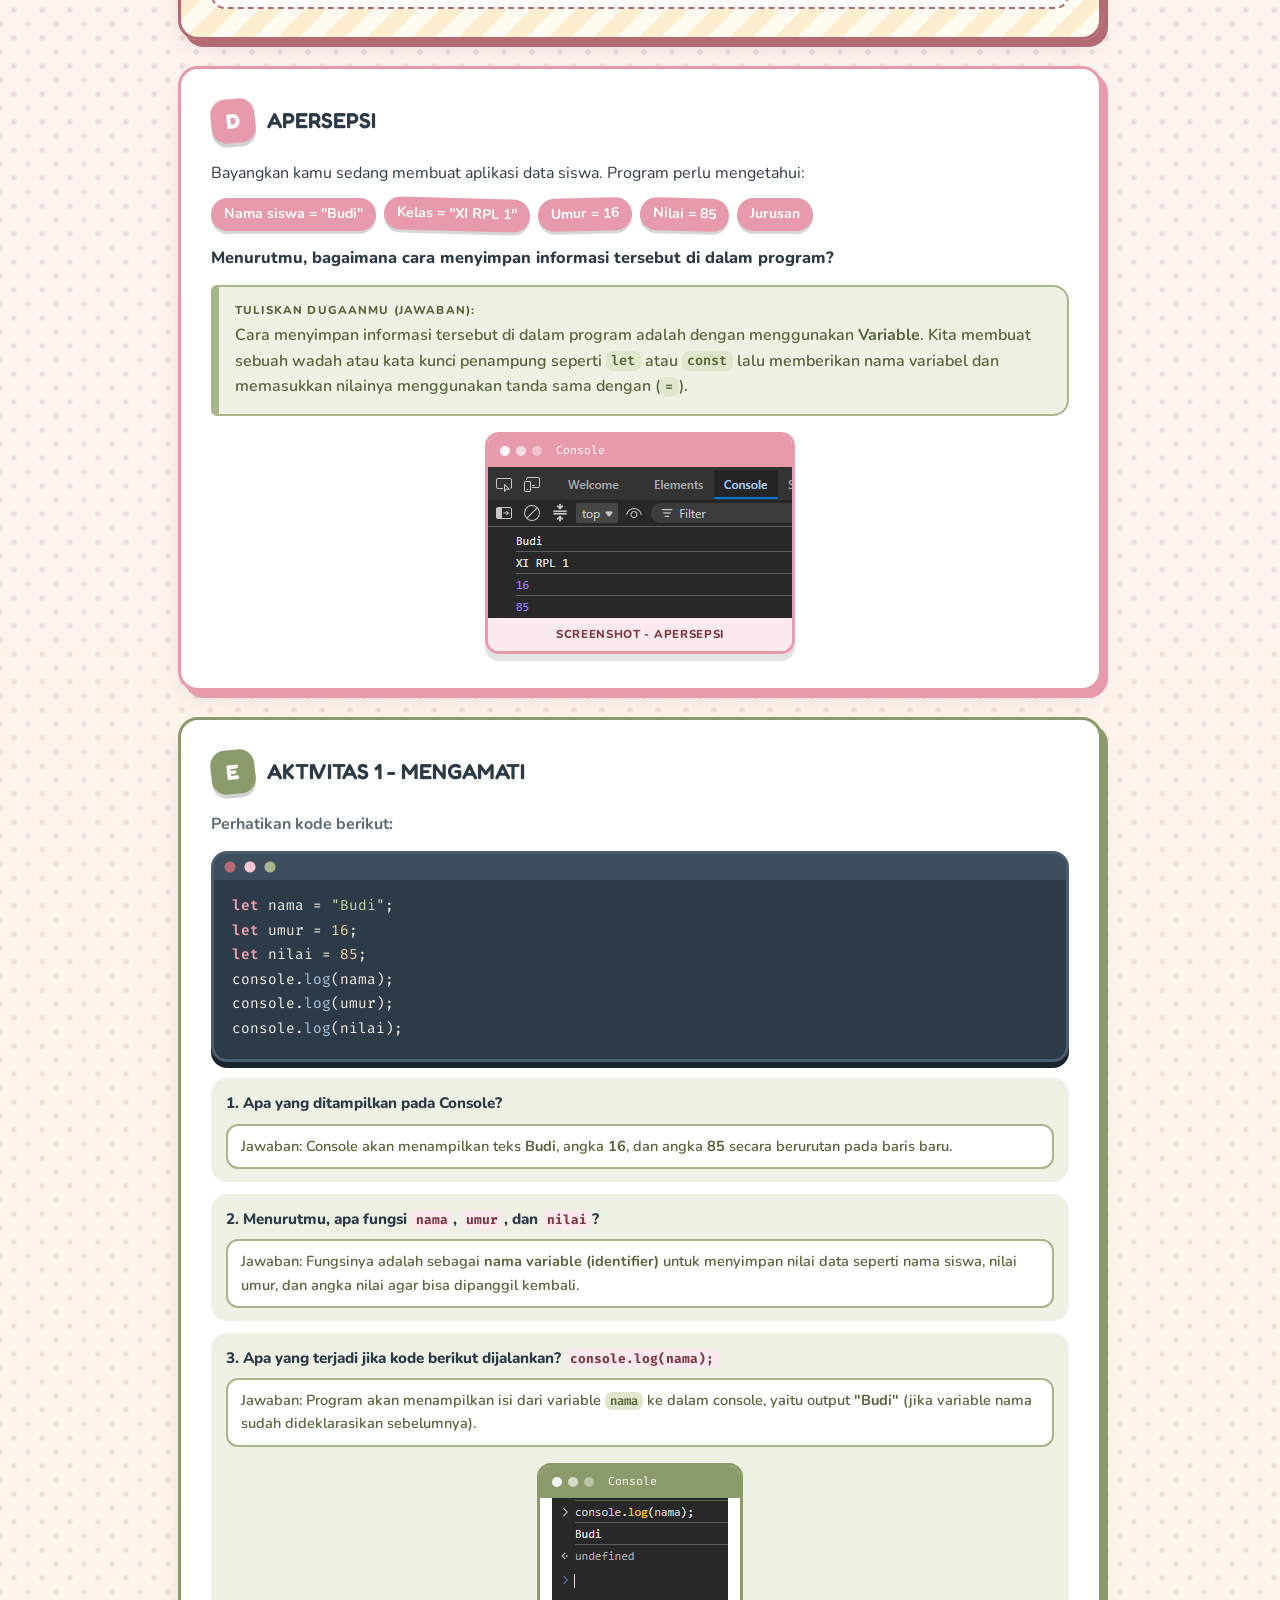
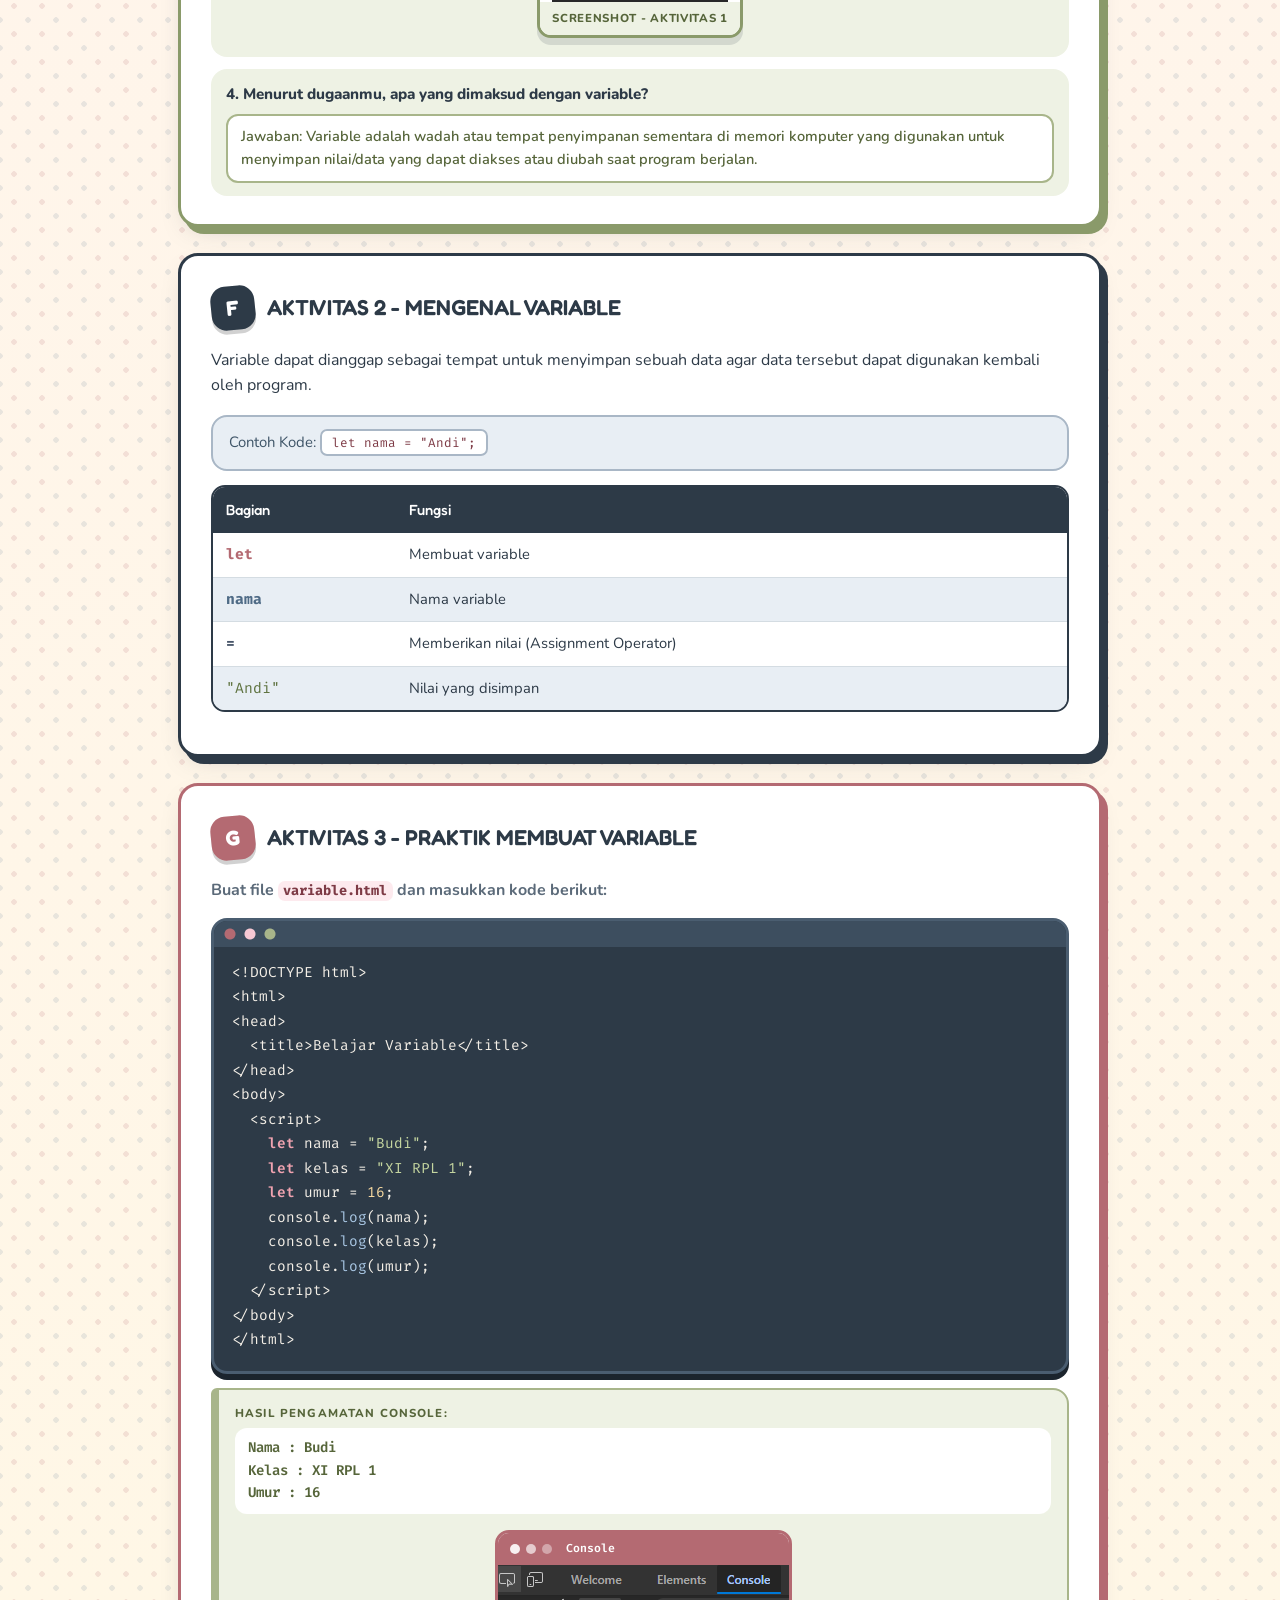
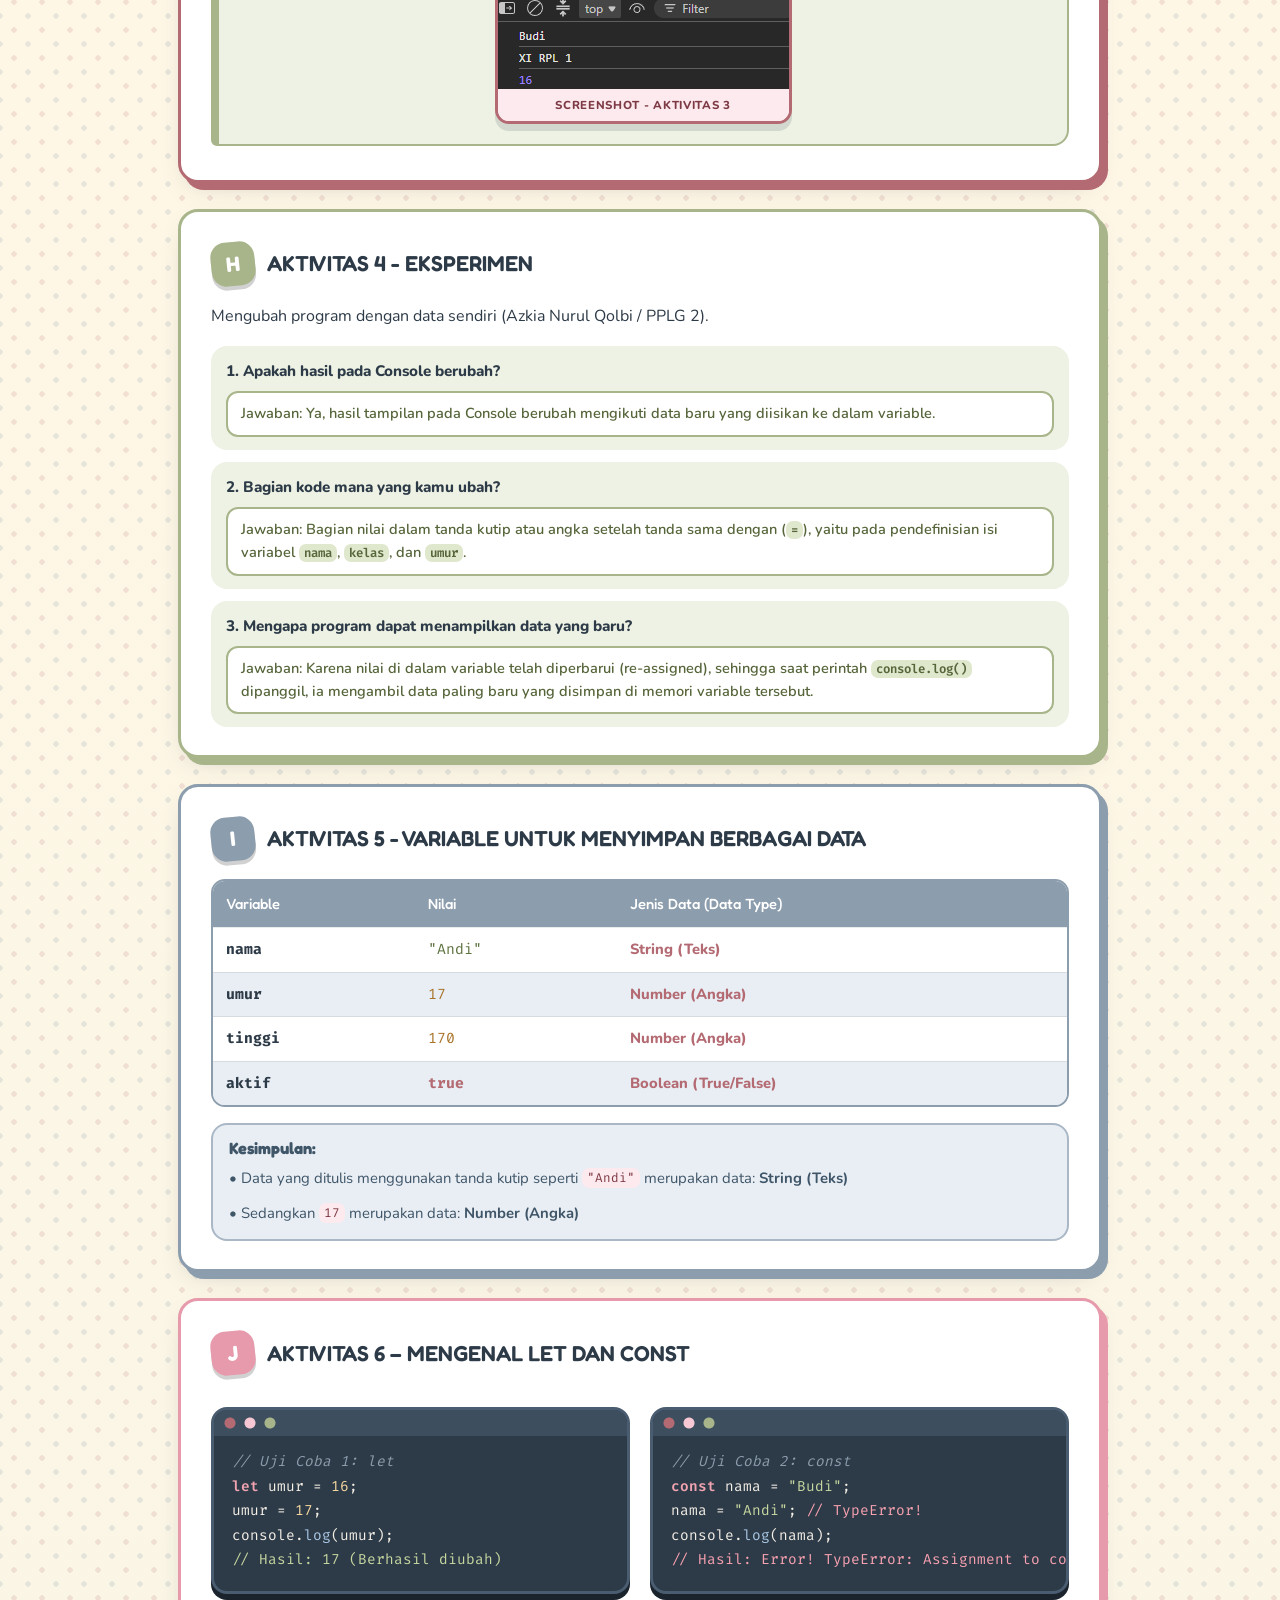
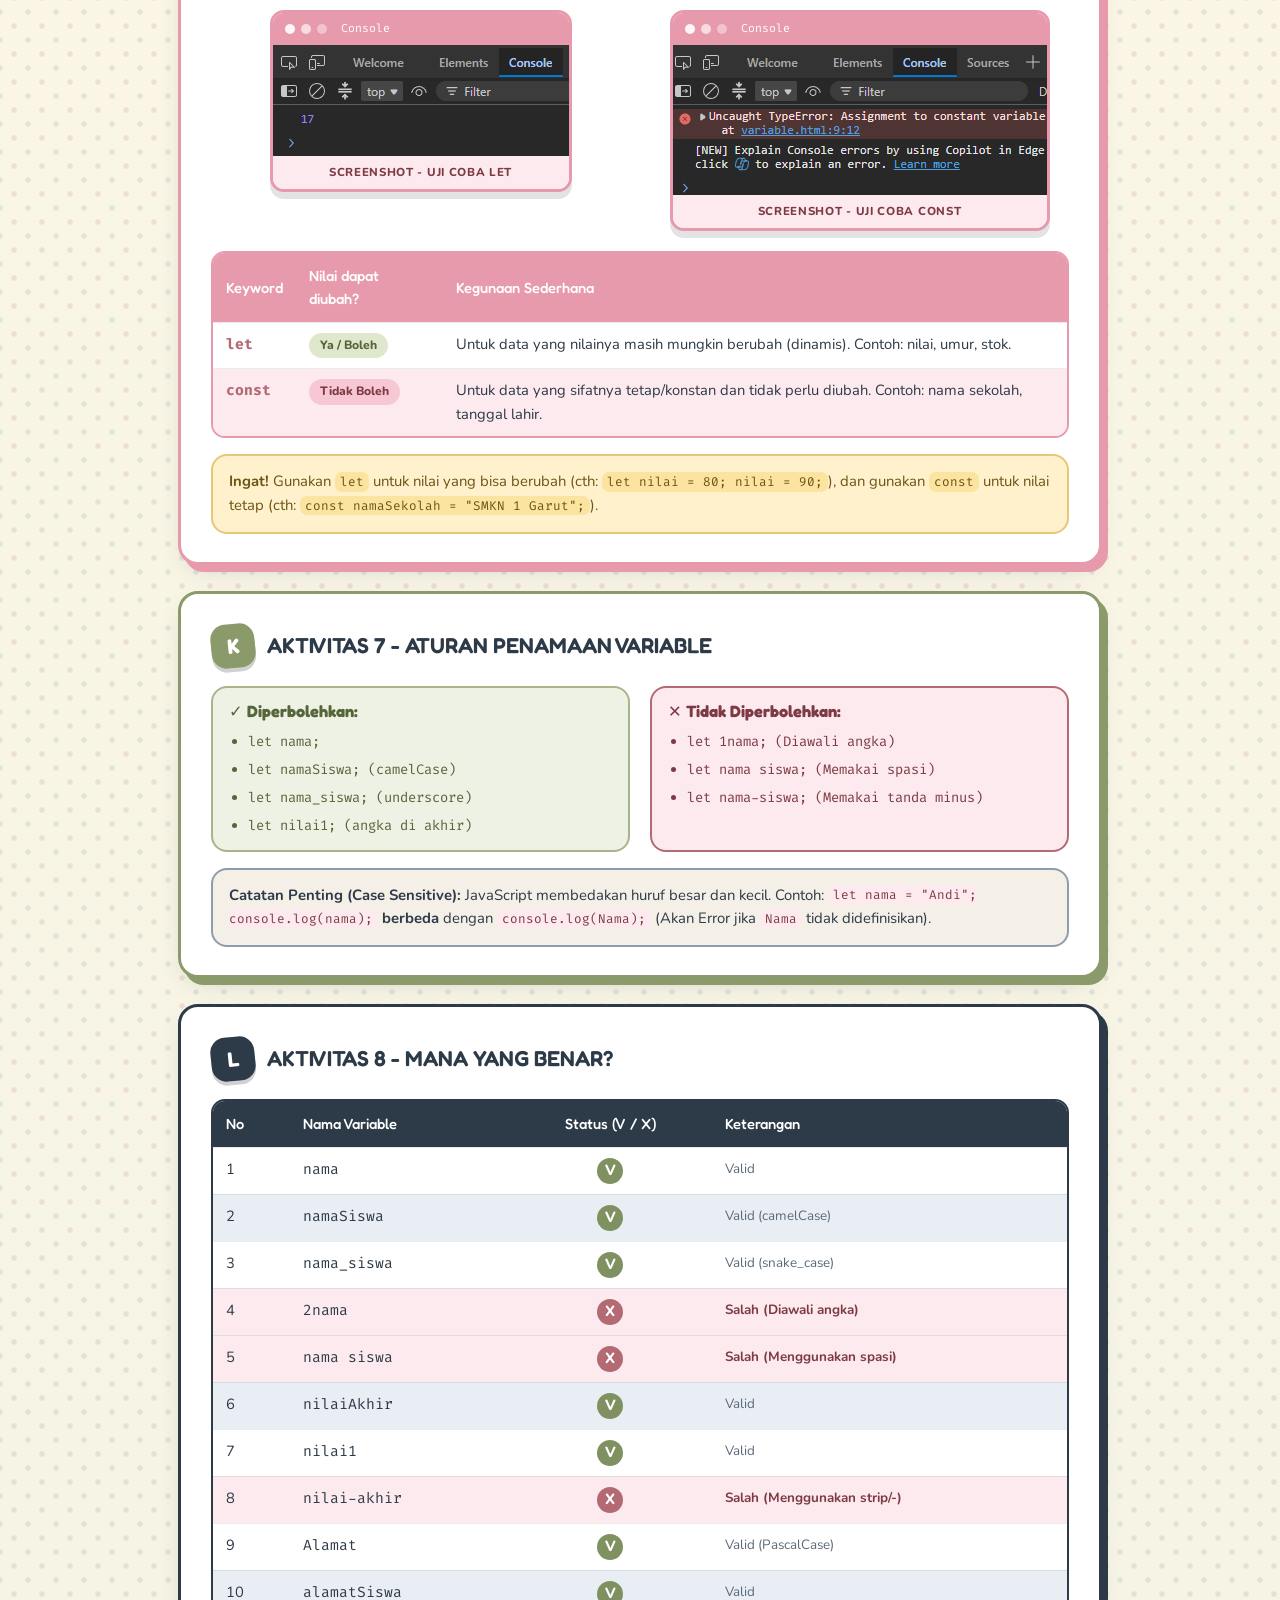
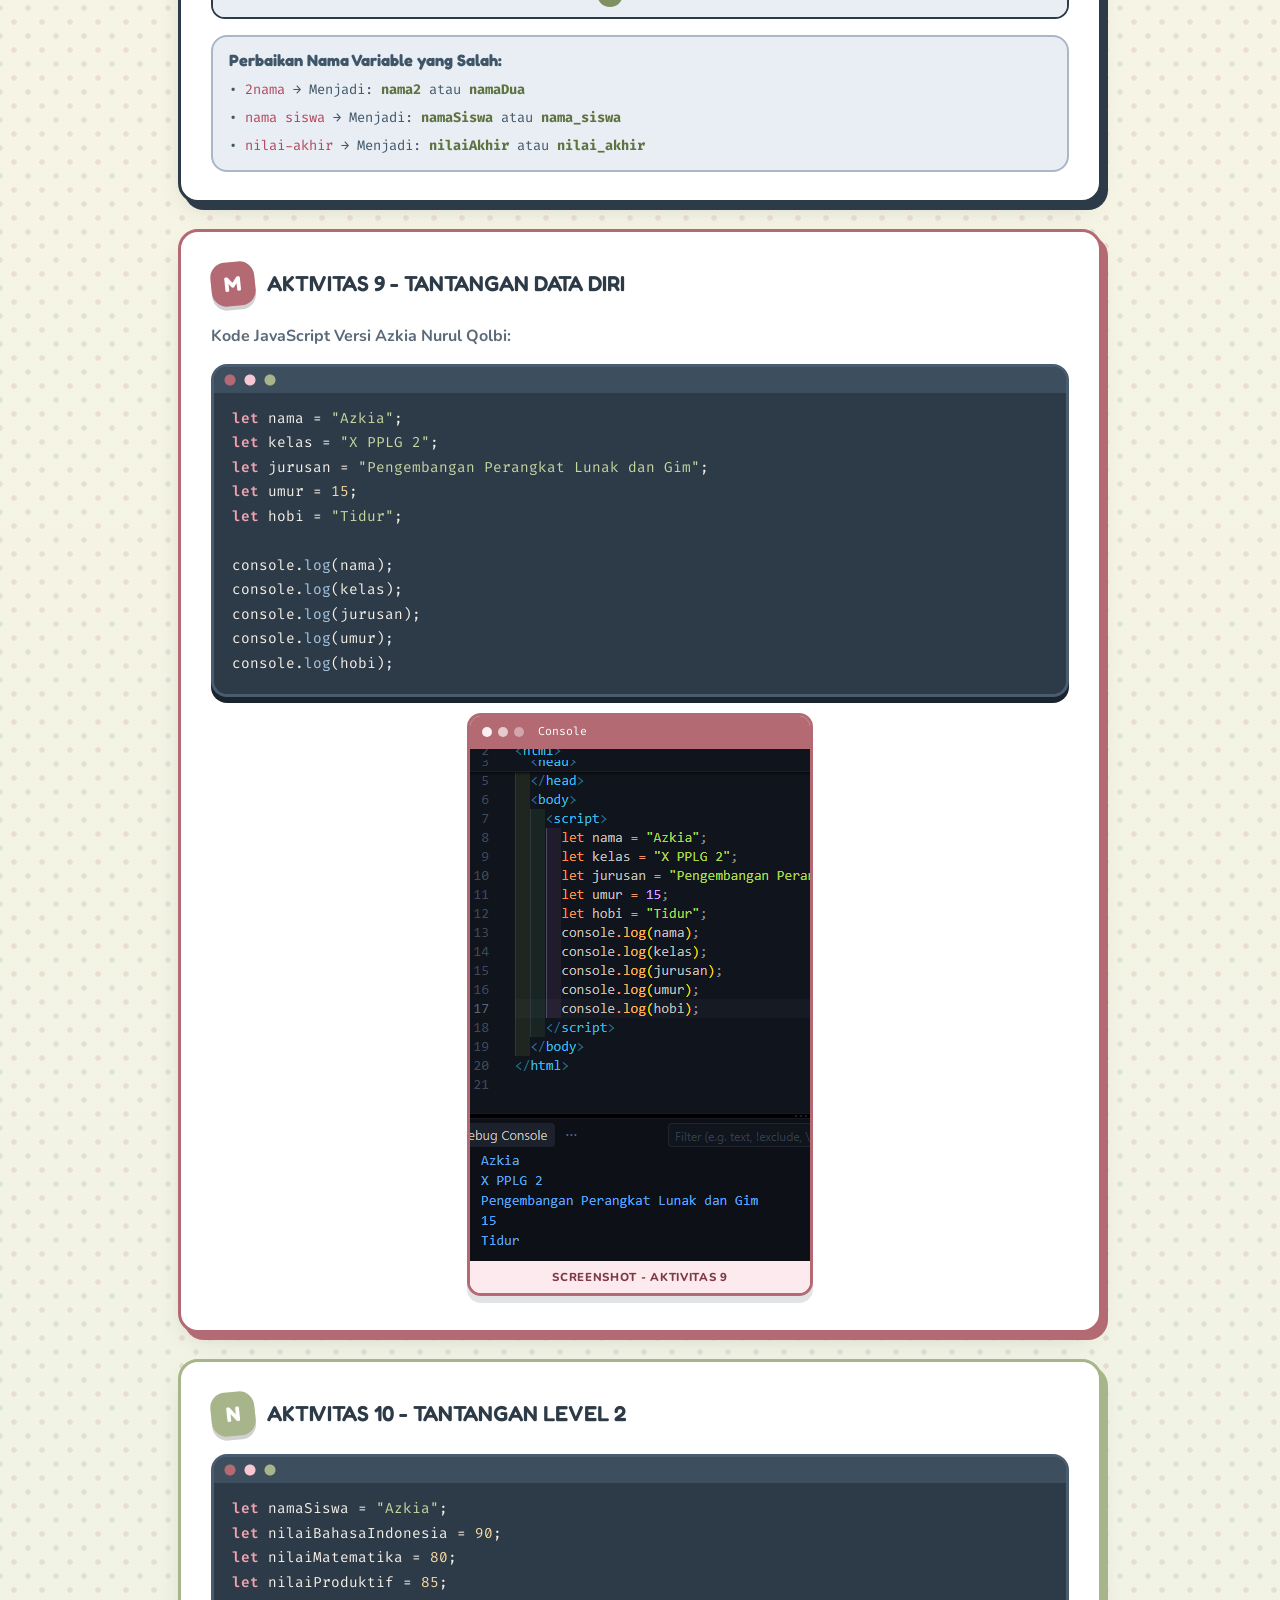
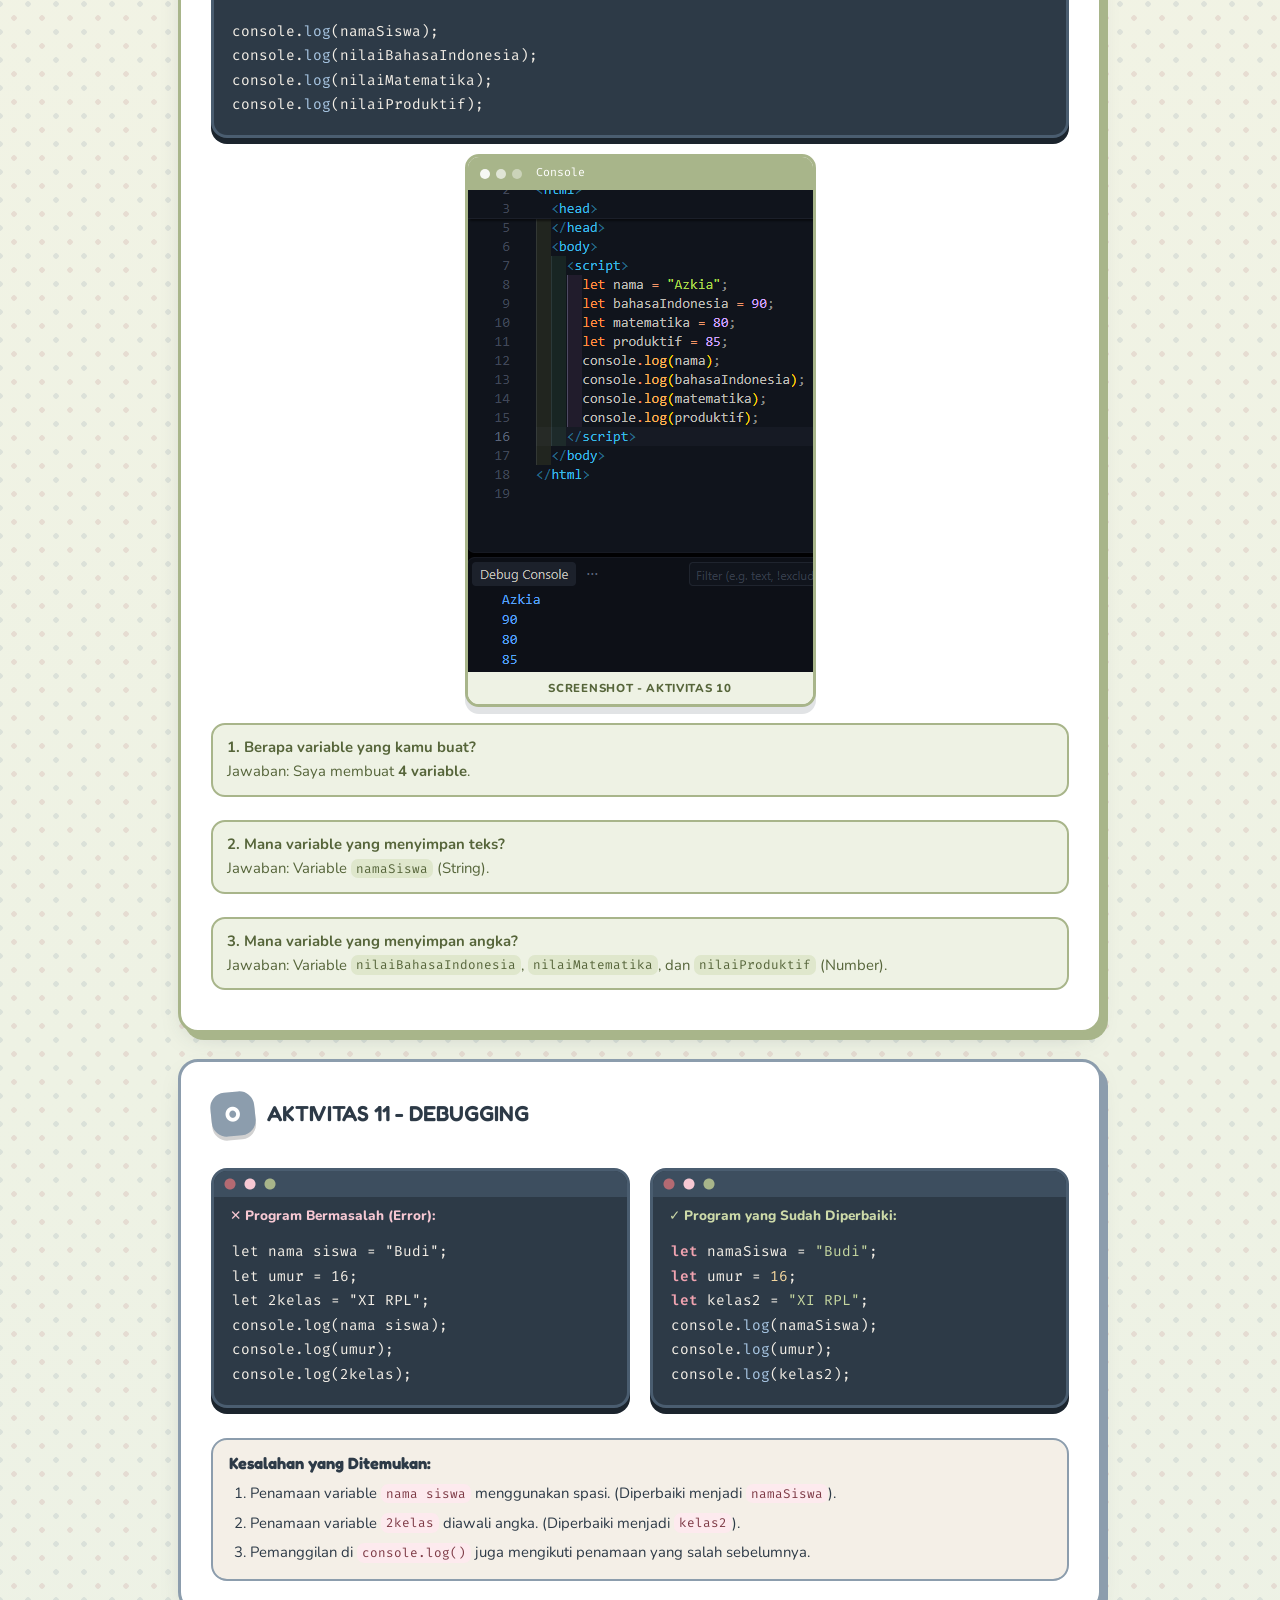
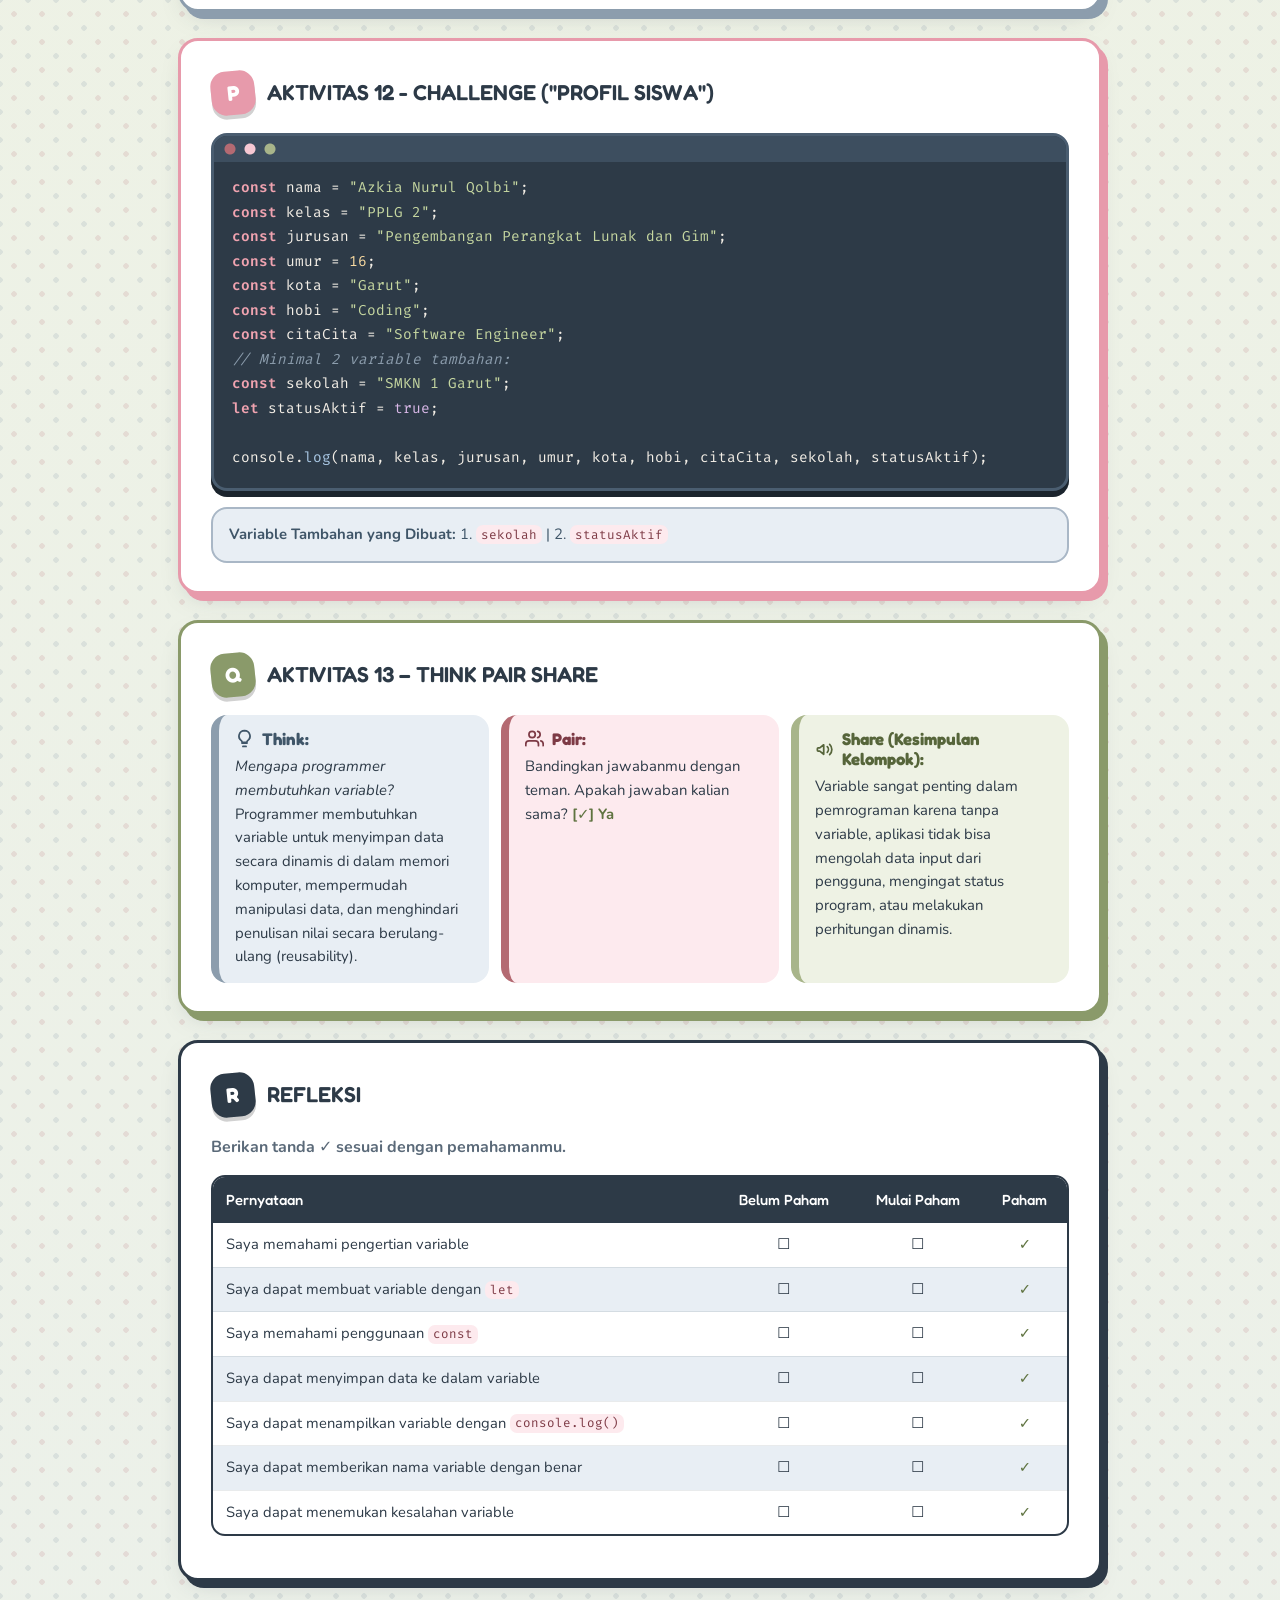
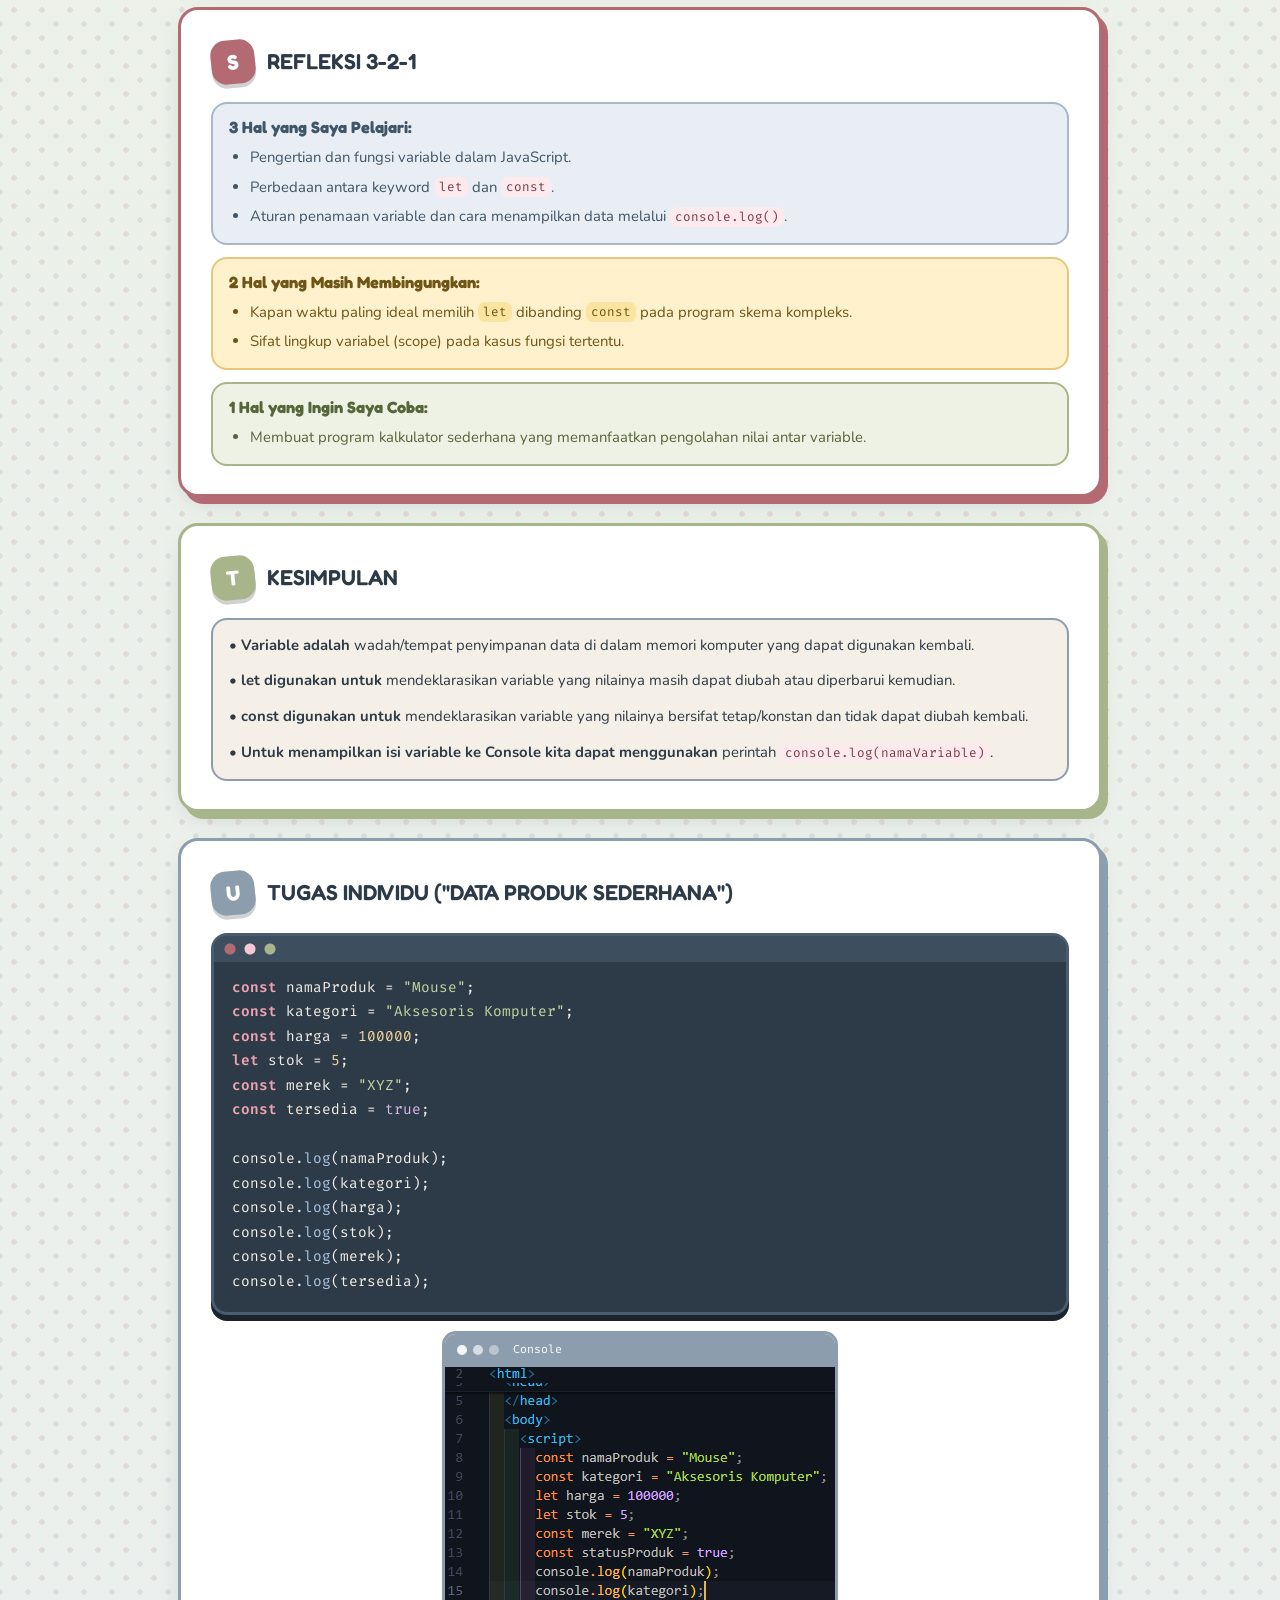
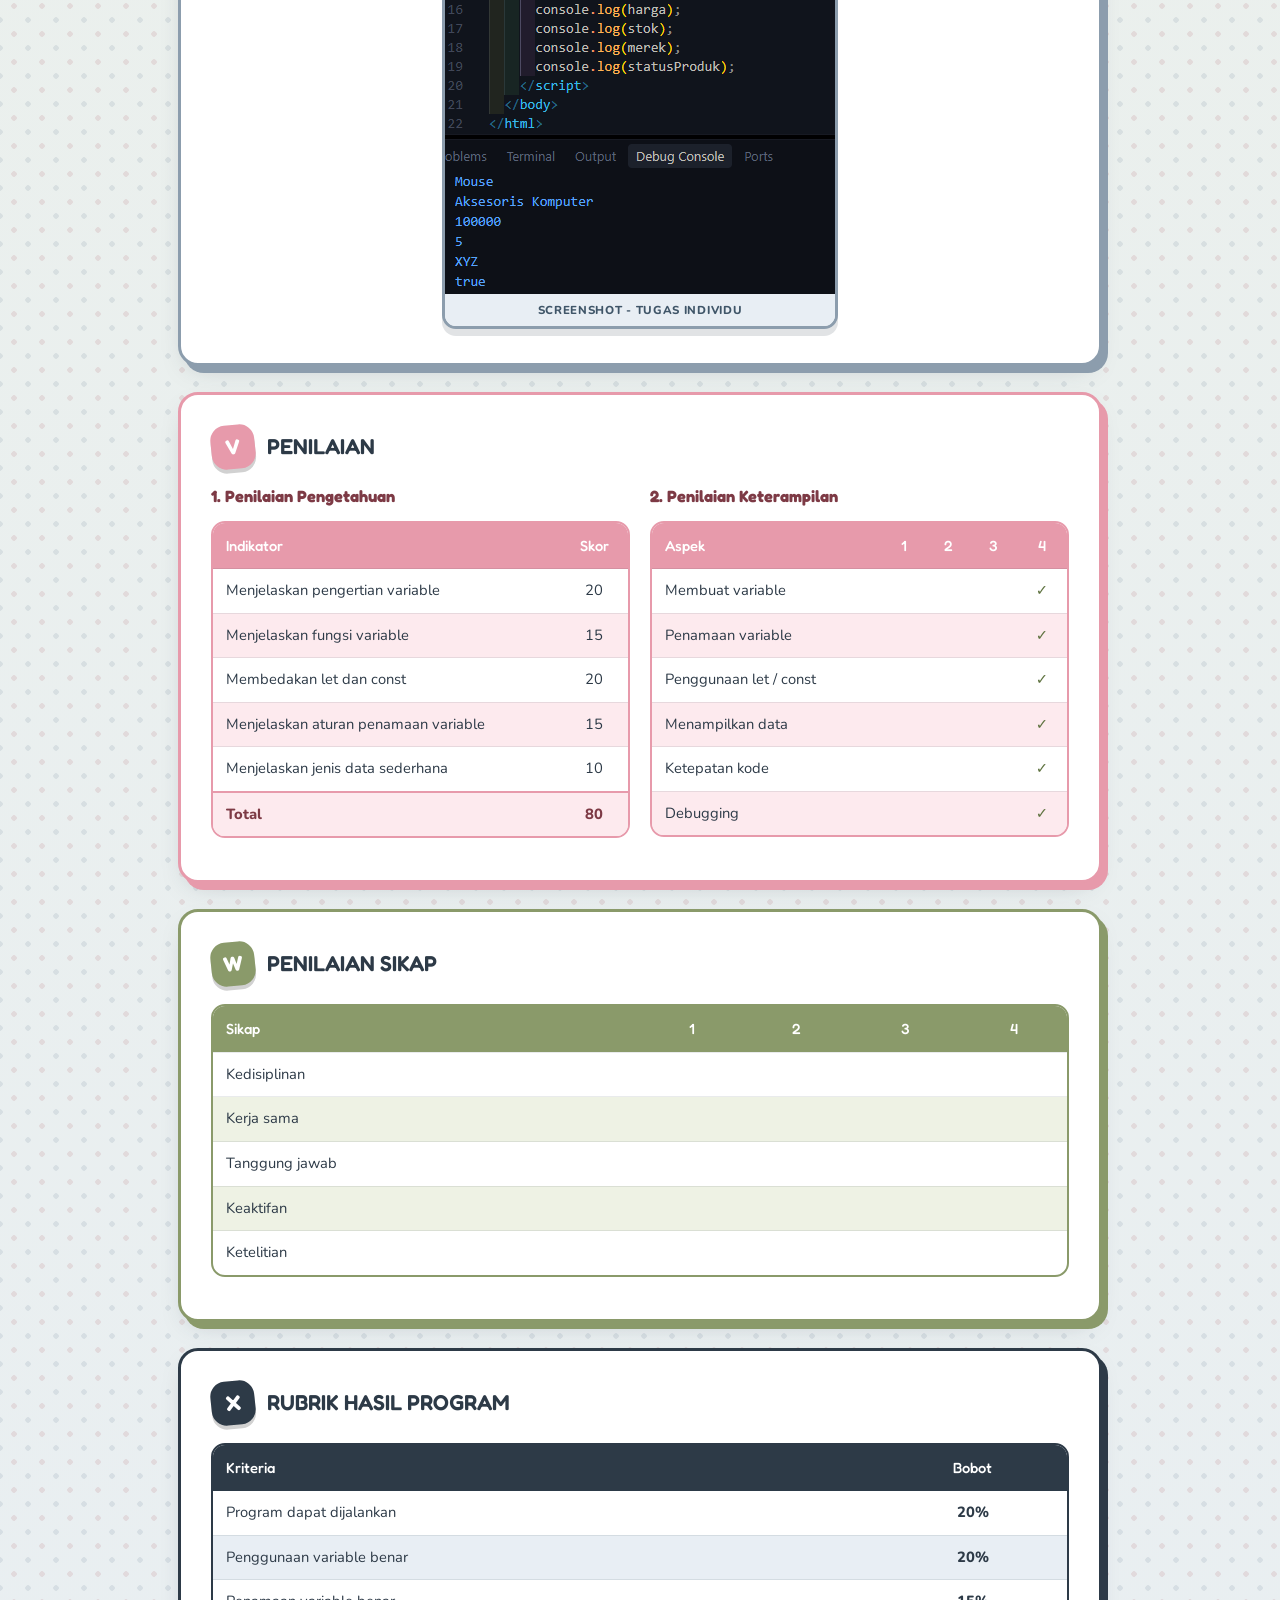
==== commit 2838e8f2: "memperbarui tampilan landing page" ====
--- a/index.html
+++ b/index.html
@@ -1,702 +1,504 @@
-<!doctype html>
+<!DOCTYPE html>
 <html lang="id">
-  <head>
-    <meta charset="UTF-8" />
-    <meta name="viewport" content="width=device-width, initial-scale=1.0" />
-    <title>LKPD JavaScript - Variable</title>
-    <style>
-      body {
-        font-family: Arial, sans-serif;
-        line-height: 1.6;
-        max-width: 900px;
-        margin: 0 auto;
-        padding: 24px;
-        color: #222;
-        background: #f5f7fa;
-      }
-
-      main {
-        background: #fff;
-        padding: 32px;
-        border-radius: 12px;
-        box-shadow: 0 2px 10px #0001;
-      }
-
-      h1,
-      h2,
-      h3 {
-        color: #173b67;
-      }
-
-      pre {
-        background: #f1f3f5;
-        padding: 14px;
-        border-radius: 8px;
-        overflow: auto;
-      }
-
-      code {
-        font-family: Consolas, monospace;
-      }
-
-      table {
-        width: 100%;
-        border-collapse: collapse;
-        margin: 16px 0;
-      }
-
-      th,
-      td {
-        border: 1px solid #ccc;
-        padding: 8px;
-        text-align: left;
-      }
-
-      th {
-        background: #eef3f8;
-      }
-
-      .shot {
-        display: block;
-        max-width: 100%;
-        height: auto;
-        margin: 16px auto;
-        border: 1px solid #ddd;
-        border-radius: 8px;
-      }
-
-      .meta {
-        background: #eef6ff;
-        padding: 14px;
-        border-radius: 8px;
-      }
-
-      @media (max-width: 600px) {
-        body {
-          padding: 10px;
-        }
-
-        main {
-          padding: 18px;
-        }
-      }
-    </style>
-  </head>
-
-  <body>
-    <main>
-      <h1>Lembar Kerja JavaScript — Variable</h1>
-
+<head>
+  <meta charset="UTF-8">
+  <meta name="viewport" content="width=device-width, initial-scale=1.0">
+  <title>LKPD JavaScript - Variable | Azkia Nurul Qolbi</title>
+  <link rel="preconnect" href="https://fonts.googleapis.com">
+  <link rel="preconnect" href="https://fonts.gstatic.com" crossorigin>
+  <link href="https://fonts.googleapis.com/css2?family=Fira+Code:wght@400;500;600&family=Fredoka:wght@400;500;600;700&family=Nunito:wght@400;600;700;800&display=swap" rel="stylesheet">
+  <link rel="stylesheet" href="style.css">
+</head>
+<body id="top">
+
+  <!-- HEADER & IDENTITAS SISWA -->
+  <header class="hero">
+    <span class="blob blob-1"></span>
+    <span class="blob blob-2"></span>
+    <span class="blob blob-3"></span>
+    <span class="star s1"></span><span class="star s2"></span><span class="star s3"></span><span class="star s4"></span><span class="star s5"></span>
+    <div class="container hero-inner">
+      <div class="hero-top">
+        <div class="hero-text">
+          <span class="tag"><i class="ico ico-book"></i>Lembar Kerja Peserta Didik (LKPD)</span>
+          <h1>DASAR-DASAR PENGEMBANGAN PERANGKAT LUNAK DAN GIM</h1>
+          <p class="subtitle">Materi: <span class="js-pill">JavaScript</span> - Variable</p>
+        </div>
+        <div class="student">
+          <span class="student-label">Identitas Siswa</span>
+          <strong class="student-name">Azkia Nurul Qolbi</strong>
+          <span class="student-class">Kelas: X PPLG 2</span>
+        </div>
+      </div>
       <div class="meta">
-        <strong>Nama:</strong> Azkia Nurul Qolbi<br />
-        <strong>Kelas:</strong> X PPLG 2<br />
-        <strong>Tanggal:</strong> Minggu, 04 Oktober 2026
-      </div>
-
-      <!-- ===================== D. APERSEPSI ===================== -->
-      <h2>D. APERSEPSI</h2>
-      <h3>Dugaanku:</h3>
-      <pre><code>let namaSiswa = "Budi";
-let kelas = "XI RPL 1";
-let umur = 16;
-let nilai = 85;
-
-console.log(namaSiswa);
-console.log(kelas);
-console.log(umur);
-console.log(nilai);</code></pre>
-      <p>Screenshot</p>
-      <img class="shot" src="images/image1.png" alt="Screenshot apersepsi" />
-
-      <!-- ===================== E. AKTIVITAS 1 ===================== -->
-      <h2>E. AKTIVITAS 1 – MENGAMATI</h2>
-      <p>Pertanyaan</p>
-
-      <h3>1. Apa yang ditampilkan pada Console?</h3>
-      <p><strong>Jawab:</strong> Yang ditampilkan:</p>
-      <ul>
-        <li>Budi</li>
-        <li>16</li>
-        <li>85</li>
+        <span class="meta-item"><i class="ico ico-clock"></i>Alokasi Waktu: 2 x 45 menit</span>
+        <span class="meta-item"><i class="ico ico-layers"></i>Model: PBL / Discovery Learning</span>
+      </div>
+    </div>
+  </header>
+
+  <!-- MAIN CONTENT -->
+  <main class="container main">
+
+  <section class="card " id="sec-a">
+    <h2 class="card-title"><span class="badge">A</span><span>IDENTITAS PEMBELAJARAN</span></h2>
+    <div class="info-grid">
+      <div><b>Mata Pelajaran:</b> Dasar-Dasar Pengembangan Perangkat Lunak dan Gim</div>
+      <div><b>Materi:</b> Variable pada JavaScript</div>
+      <div><b>Alokasi Waktu:</b> 2 × 45 menit</div>
+      <div><b>Model Pembelajaran:</b> Problem Based Learning / Discovery Learning</div>
+      <div class="wide"><b>Metode:</b> Eksplorasi, praktik, diskusi, tanya jawab, refleksi</div>
+    </div>
+  </section>
+
+  <section class="card " id="sec-b">
+    <h2 class="card-title"><span class="badge">B</span><span>TUJUAN PEMBELAJARAN</span></h2>
+    <p class="lead">Setelah menyelesaikan kegiatan pembelajaran ini, peserta didik diharapkan mampu:</p>
+    <ol class="goal-grid">
+      <li class="goal"><span class="num-dot">1.</span><span>Menjelaskan pengertian variable dengan bahasa sendiri.</span></li>
+      <li class="goal"><span class="num-dot">2.</span><span>Menjelaskan fungsi variable dalam program.</span></li>
+      <li class="goal"><span class="num-dot">3.</span><span>Membedakan let dan const secara sederhana.</span></li>
+      <li class="goal"><span class="num-dot">4.</span><span>Membuat variable menggunakan JavaScript.</span></li>
+      <li class="goal"><span class="num-dot">5.</span><span>Memberikan nama variable sesuai aturan penamaan.</span></li>
+      <li class="goal"><span class="num-dot">6.</span><span>Menyimpan data berupa teks dan angka ke dalam variable.</span></li>
+      <li class="goal"><span class="num-dot">7.</span><span>Menampilkan nilai variable menggunakan console.log()</span></li>
+      <li class="goal"><span class="num-dot">8.</span><span>Membuat program JavaScript sederhana yang menggunakan beberapa variable.</span></li>
+      <li class="goal wide"><span class="num-dot">9.</span><span>Menemukan dan memperbaiki kesalahan sederhana pada penggunaan variable.</span></li>
+    </ol>
+  </section>
+
+  <section class="card card-warn" id="sec-c">
+    <h2 class="card-title"><span class="badge">C</span><span>PETUNJUK KESELAMATAN DAN KERJA</span></h2>
+    <ul class="safety-list">
+      <li class=""><i class="ico ico-warn"></i><span>Gunakan komputer/laptop dengan hati-hati.</span></li>
+      <li class=""><i class="ico ico-warn"></i><span>Jangan menghapus file milik teman.</span></li>
+      <li class=""><i class="ico ico-warn"></i><span>Simpan pekerjaan secara berkala.</span></li>
+      <li class=""><i class="ico ico-warn"></i><span>Jangan menyalin kode teman tanpa memahami fungsinya.</span></li>
+      <li class=""><i class="ico ico-warn"></i><span>Jika menemukan error, jangan panik.</span></li>
+      <li class=""><i class="ico ico-warn"></i><span>Baca pesan error dan diskusikan penyebabnya.</span></li>
+      <li class="wide"><i class="ico ico-warn"></i><span>Setiap anggota kelompok harus memahami hasil pekerjaan kelompok.</span></li>
+    </ul>
+  </section>
+
+  <section class="card " id="sec-d">
+    <h2 class="card-title"><span class="badge">D</span><span>APERSEPSI</span></h2>
+    <p>Bayangkan kamu sedang membuat aplikasi data siswa. Program perlu mengetahui:</p>
+    <div class="chips">
+      <span class="chip">Nama siswa = "Budi"</span>
+      <span class="chip">Kelas = "XI RPL 1"</span>
+      <span class="chip">Umur = 16</span>
+      <span class="chip">Nilai = 85</span>
+      <span class="chip">Jurusan</span>
+    </div>
+    <p class="question">Menurutmu, bagaimana cara menyimpan informasi tersebut di dalam program?</p>
+    <div class="answer-box">
+      <span class="answer-label">Tuliskan dugaanmu (Jawaban):</span>
+      <p>Cara menyimpan informasi tersebut di dalam program adalah dengan menggunakan <strong>Variable</strong>. Kita membuat sebuah wadah atau kata kunci penampung seperti <code>let</code> atau <code>const</code> lalu memberikan nama variabel dan memasukkan nilainya menggunakan tanda sama dengan (<code>=</code>).</p>
+    </div>
+    <figure class="shot">
+  <div class="shot-bar"><span></span><span></span><span></span><em>Console</em></div>
+  <img src="images/image1.png" alt="Screenshot hasil apersepsi di Console">
+  <figcaption>Screenshot - Apersepsi</figcaption>
+</figure>
+  </section>
+
+  <section class="card " id="sec-e">
+    <h2 class="card-title"><span class="badge">E</span><span>AKTIVITAS 1 - MENGAMATI</span></h2>
+    <p class="lead">Perhatikan kode berikut:</p>
+    <div class="code-wrap "><pre class="code"><code><span class="kw">let</span> nama = <span class="str">"Budi"</span>;
+<span class="kw">let</span> umur = <span class="num">16</span>;
+<span class="kw">let</span> nilai = <span class="num">85</span>;
+console.<span class="fn">log</span>(nama);
+console.<span class="fn">log</span>(umur);
+console.<span class="fn">log</span>(nilai);</code></pre></div>
+    <div class="qa-list">
+      <div class="qa">
+  <p class="qa-q">1. Apa yang ditampilkan pada Console?</p>
+  <p class="qa-a">Jawaban: Console akan menampilkan teks <strong>Budi</strong>, angka <strong>16</strong>, dan angka <strong>85</strong> secara berurutan pada baris baru.</p>
+</div>
+      <div class="qa">
+  <p class="qa-q">2. Menurutmu, apa fungsi <code>nama</code>, <code>umur</code>, dan <code>nilai</code>?</p>
+  <p class="qa-a">Jawaban: Fungsinya adalah sebagai <strong>nama variable (identifier)</strong> untuk menyimpan nilai data seperti nama siswa, nilai umur, dan angka nilai agar bisa dipanggil kembali.</p>
+</div>
+      <div class="qa">
+  <p class="qa-q">3. Apa yang terjadi jika kode berikut dijalankan? <code>console.log(nama);</code></p>
+  <p class="qa-a">Jawaban: Program akan menampilkan isi dari variable <code>nama</code> ke dalam console, yaitu output <strong>"Budi"</strong> (jika variable nama sudah dideklarasikan sebelumnya).</p>
+  <figure class="shot">
+  <div class="shot-bar"><span></span><span></span><span></span><em>Console</em></div>
+  <img src="images/image2.png" alt="Screenshot console.log(nama)">
+  <figcaption>Screenshot - Aktivitas 1</figcaption>
+</figure>
+</div>
+      <div class="qa">
+  <p class="qa-q">4. Menurut dugaanmu, apa yang dimaksud dengan variable?</p>
+  <p class="qa-a">Jawaban: Variable adalah wadah atau tempat penyimpanan sementara di memori komputer yang digunakan untuk menyimpan nilai/data yang dapat diakses atau diubah saat program berjalan.</p>
+</div>
+    </div>
+  </section>
+
+  <section class="card " id="sec-f">
+    <h2 class="card-title"><span class="badge">F</span><span>AKTIVITAS 2 - MENGENAL VARIABLE</span></h2>
+    <p>Variable dapat dianggap sebagai tempat untuk menyimpan sebuah data agar data tersebut dapat digunakan kembali oleh program.</p>
+    <div class="note note-indigo">Contoh Kode: <code class="inline-code">let nama = "Andi";</code></div>
+    <div class="table-wrap"><table class="table "><thead><tr><th>Bagian</th><th>Fungsi</th></tr></thead><tbody><tr><td class="mono c-purple">let</td><td>Membuat variable</td></tr><tr><td class="mono c-blue">nama</td><td>Nama variable</td></tr><tr><td class="mono c-slate">=</td><td>Memberikan nilai (Assignment Operator)</td></tr><tr><td class="mono c-green">"Andi"</td><td>Nilai yang disimpan</td></tr></tbody></table></div>
+  </section>
+
+  <section class="card " id="sec-g">
+    <h2 class="card-title"><span class="badge">G</span><span>AKTIVITAS 3 - PRAKTIK MEMBUAT VARIABLE</span></h2>
+    <p class="lead">Buat file <code>variable.html</code> dan masukkan kode berikut:</p>
+    <div class="code-wrap"><pre class="code"><code>&lt;!DOCTYPE html&gt;
+&lt;html&gt;
+&lt;head&gt;
+  &lt;title&gt;Belajar Variable&lt;/title&gt;
+&lt;/head&gt;
+&lt;body&gt;
+  &lt;script&gt;
+    <span class="kw">let</span> nama = <span class="str">"Budi"</span>;
+    <span class="kw">let</span> kelas = <span class="str">"XI RPL 1"</span>;
+    <span class="kw">let</span> umur = <span class="num">16</span>;
+    console.<span class="fn">log</span>(nama);
+    console.<span class="fn">log</span>(kelas);
+    console.<span class="fn">log</span>(umur);
+  &lt;/script&gt;
+&lt;/body&gt;
+&lt;/html&gt;</code></pre></div>
+
+    <div class="answer-box">
+      <span class="answer-label">Hasil Pengamatan Console:</span>
+      <div class="output mono">
+        <p>Nama : Budi</p>
+        <p>Kelas : XI RPL 1</p>
+        <p>Umur : 16</p>
+      </div>
+      <figure class="shot">
+  <div class="shot-bar"><span></span><span></span><span></span><em>Console</em></div>
+  <img src="images/image3.png" alt="Screenshot hasil Aktivitas 3">
+  <figcaption>Screenshot - Aktivitas 3</figcaption>
+</figure>
+    </div>
+  </section>
+
+  <section class="card " id="sec-h">
+    <h2 class="card-title"><span class="badge">H</span><span>AKTIVITAS 4 - EKSPERIMEN</span></h2>
+    <p>Mengubah program dengan data sendiri (Azkia Nurul Qolbi / PPLG 2).</p>
+    <div class="qa-list">
+      <div class="qa">
+  <p class="qa-q">1. Apakah hasil pada Console berubah?</p>
+  <p class="qa-a">Jawaban: Ya, hasil tampilan pada Console berubah mengikuti data baru yang diisikan ke dalam variable.</p>
+</div>
+      <div class="qa">
+  <p class="qa-q">2. Bagian kode mana yang kamu ubah?</p>
+  <p class="qa-a">Jawaban: Bagian nilai dalam tanda kutip atau angka setelah tanda sama dengan (<code>=</code>), yaitu pada pendefinisian isi variabel <code>nama</code>, <code>kelas</code>, dan <code>umur</code>.</p>
+</div>
+      <div class="qa">
+  <p class="qa-q">3. Mengapa program dapat menampilkan data yang baru?</p>
+  <p class="qa-a">Jawaban: Karena nilai di dalam variable telah diperbarui (re-assigned), sehingga saat perintah <code>console.log()</code> dipanggil, ia mengambil data paling baru yang disimpan di memori variable tersebut.</p>
+</div>
+    </div>
+  </section>
+
+  <section class="card " id="sec-i">
+    <h2 class="card-title"><span class="badge">I</span><span>AKTIVITAS 5 - VARIABLE UNTUK MENYIMPAN BERBAGAI DATA</span></h2>
+<div class="table-wrap"><table class="table "><thead><tr><th>Variable</th><th>Nilai</th><th>Jenis Data (Data Type)</th></tr></thead><tbody><tr><td class="mono strong">nama</td><td class="mono c-green">"Andi"</td><td class="type">String (Teks)</td></tr><tr><td class="mono strong">umur</td><td class="mono c-orange">17</td><td class="type">Number (Angka)</td></tr><tr><td class="mono strong">tinggi</td><td class="mono c-orange">170</td><td class="type">Number (Angka)</td></tr><tr><td class="mono strong">aktif</td><td class="mono c-purple">true</td><td class="type">Boolean (True/False)</td></tr></tbody></table></div>
+    <div class="note note-indigo">
+      <h3>Kesimpulan:</h3>
+      <p>• Data yang ditulis menggunakan tanda kutip seperti <code>"Andi"</code> merupakan data: <strong class="c-indigo">String (Teks)</strong></p>
+      <p>• Sedangkan <code>17</code> merupakan data: <strong class="c-indigo">Number (Angka)</strong></p>
+    </div>
+  </section>
+
+  <section class="card " id="sec-j">
+    <h2 class="card-title"><span class="badge">J</span><span>AKTIVITAS 6 – MENGENAL let DAN const</span></h2>
+    <div class="two-col">
+      <div class="col">
+        <div class="code-wrap"><pre class="code"><code><span class="cm">// Uji Coba 1: let</span>
+<span class="kw">let</span> umur = <span class="num">16</span>;
+umur = <span class="num">17</span>;
+console.<span class="fn">log</span>(umur);
+<span class="ok">// Hasil: 17 (Berhasil diubah)</span></code></pre></div>
+        <figure class="shot">
+  <div class="shot-bar"><span></span><span></span><span></span><em>Console</em></div>
+  <img src="images/image4.png" alt="Screenshot hasil let">
+  <figcaption>Screenshot - Uji Coba let</figcaption>
+</figure>
+      </div>
+      <div class="col">
+        <div class="code-wrap"><pre class="code"><code><span class="cm">// Uji Coba 2: const</span>
+<span class="kw">const</span> nama = <span class="str">"Budi"</span>;
+nama = <span class="str">"Andi"</span>; <span class="err">// TypeError!</span>
+console.<span class="fn">log</span>(nama);
+<span class="err">// Hasil: Error! TypeError: Assignment to constant variable.</span></code></pre></div>
+        <figure class="shot">
+  <div class="shot-bar"><span></span><span></span><span></span><em>Console</em></div>
+  <img src="images/image5.png" alt="Screenshot error const">
+  <figcaption>Screenshot - Uji Coba const</figcaption>
+</figure>
+      </div>
+    </div>
+    <div class="table-wrap"><table class="table "><thead><tr><th>Keyword</th><th>Nilai dapat diubah?</th><th>Kegunaan Sederhana</th></tr></thead><tbody><tr><td class="mono c-purple">let</td><td><span class="pill pill-yes">Ya / Boleh</span></td><td>Untuk data yang nilainya masih mungkin berubah (dinamis). Contoh: nilai, umur, stok.</td></tr><tr><td class="mono c-purple">const</td><td><span class="pill pill-no">Tidak Boleh</span></td><td>Untuk data yang sifatnya tetap/konstan dan tidak perlu diubah. Contoh: nama sekolah, tanggal lahir.</td></tr></tbody></table></div>
+    <div class="note note-yellow"><strong>Ingat!</strong> Gunakan <code>let</code> untuk nilai yang bisa berubah (cth: <code>let nilai = 80; nilai = 90;</code>), dan gunakan <code>const</code> untuk nilai tetap (cth: <code>const namaSekolah = "SMKN 1 Garut";</code>).</div>
+  </section>
+
+  <section class="card " id="sec-k">
+    <h2 class="card-title"><span class="badge">K</span><span>AKTIVITAS 7 - ATURAN PENAMAAN VARIABLE</span></h2>
+    <div class="two-col">
+      <div class="note note-green">
+        <h3>✓ Diperbolehkan:</h3>
+        <ul class="mono-list">
+          <li>let nama;</li>
+          <li>let namaSiswa; (camelCase)</li>
+          <li>let nama_siswa; (underscore)</li>
+          <li>let nilai1; (angka di akhir)</li>
+        </ul>
+      </div>
+      <div class="note note-red">
+        <h3>✕ Tidak Diperbolehkan:</h3>
+        <ul class="mono-list">
+          <li>let 1nama; (Diawali angka)</li>
+          <li>let nama siswa; (Memakai spasi)</li>
+          <li>let nama-siswa; (Memakai tanda minus)</li>
+        </ul>
+      </div>
+    </div>
+    <div class="note note-slate"><strong>Catatan Penting (Case Sensitive):</strong> JavaScript membedakan huruf besar dan kecil. Contoh: <code>let nama = "Andi"; console.log(nama);</code> <strong>berbeda</strong> dengan <code>console.log(Nama);</code> (Akan Error jika <code>Nama</code> tidak didefinisikan).</div>
+  </section>
+
+  <section class="card " id="sec-l">
+    <h2 class="card-title"><span class="badge">L</span><span>AKTIVITAS 8 - MANA YANG BENAR?</span></h2>
+    <div class="table-wrap"><table class="table"><thead><tr><th>No</th><th>Nama Variable</th><th class="center">Status (V / X)</th><th>Keterangan</th></tr></thead><tbody><tr><td>1</td><td class="mono">nama</td><td class="center"><span class="mark-ok">V</span></td><td class="ket">Valid</td></tr><tr><td>2</td><td class="mono">namaSiswa</td><td class="center"><span class="mark-ok">V</span></td><td class="ket">Valid (camelCase)</td></tr><tr><td>3</td><td class="mono">nama_siswa</td><td class="center"><span class="mark-ok">V</span></td><td class="ket">Valid (snake_case)</td></tr><tr class="row-bad"><td>4</td><td class="mono">2nama</td><td class="center"><span class="mark-no">X</span></td><td class="ket">Salah (Diawali angka)</td></tr><tr class="row-bad"><td>5</td><td class="mono">nama siswa</td><td class="center"><span class="mark-no">X</span></td><td class="ket">Salah (Menggunakan spasi)</td></tr><tr><td>6</td><td class="mono">nilaiAkhir</td><td class="center"><span class="mark-ok">V</span></td><td class="ket">Valid</td></tr><tr><td>7</td><td class="mono">nilai1</td><td class="center"><span class="mark-ok">V</span></td><td class="ket">Valid</td></tr><tr class="row-bad"><td>8</td><td class="mono">nilai-akhir</td><td class="center"><span class="mark-no">X</span></td><td class="ket">Salah (Menggunakan strip/-)</td></tr><tr><td>9</td><td class="mono">Alamat</td><td class="center"><span class="mark-ok">V</span></td><td class="ket">Valid (PascalCase)</td></tr><tr><td>10</td><td class="mono">alamatSiswa</td><td class="center"><span class="mark-ok">V</span></td><td class="ket">Valid</td></tr></tbody></table></div>
+    <div class="note note-indigo">
+      <h3>Perbaikan Nama Variable yang Salah:</h3>
+      <ul class="mono-list plain">
+        <li>• <span class="c-red">2nama</span> &rarr; Menjadi: <span class="c-green strong">nama2</span> atau <span class="c-green strong">namaDua</span></li>
+        <li>• <span class="c-red">nama siswa</span> &rarr; Menjadi: <span class="c-green strong">namaSiswa</span> atau <span class="c-green strong">nama_siswa</span></li>
+        <li>• <span class="c-red">nilai-akhir</span> &rarr; Menjadi: <span class="c-green strong">nilaiAkhir</span> atau <span class="c-green strong">nilai_akhir</span></li>
       </ul>
-
-      <h3>2. Menurutmu, apa fungsi nama, umur, dan nilai?</h3>
-      <p>
-        <strong>Jawab:</strong> Fungsi nama untuk menyimpan teks Budi, fungsi
-        umur untuk menyimpan angka 16, fungsi nilai untuk menyimpan angka 85.
-        Jadi ketiganya merupakan variable untuk menyimpan data yang dipanggil
-      </p>
-
-      <h3>3. Apa yang terjadi jika kode berikut dijalankan?</h3>
-      <pre><code>console.log(nama);</code></pre>
-      <p><strong>Jawaban:</strong> maka akan muncul teks Budi</p>
-      <img class="shot" src="images/image2.png" alt="Screenshot aktivitas 1" />
-
-      <h3>4. Menurut dugaanmu, apa yang dimaksud dengan variable?</h3>
-      <p>
-        <strong>Jawab:</strong> Variable adalah tempat untuk menyimpan sebuah
-        data agar data tersebut dapat digunakan kembali oleh program.
-      </p>
-
-      <!-- ===================== G. AKTIVITAS 3 ===================== -->
-      <h2>G. AKTIVITAS 3 – PRAKTIK MEMBUAT VARIABLE</h2>
-      <p>Hasil Pengamatan</p>
-      <p>Tuliskan hasil yang muncul pada Console.</p>
-      <pre><code>Nama : Budi
-Kelas : XI RPL 1
-Umur : 16</code></pre>
-      <p>Screenshot</p>
-      <img class="shot" src="images/image3.png" alt="Screenshot aktivitas 3" />
-
-      <!-- ===================== H. AKTIVITAS 4 ===================== -->
-      <h2>H. AKTIVITAS 4 – EKSPERIMEN</h2>
-
-      <p>Pertanyaan</p>
-
-      <p>
-        <strong>1. Apakah hasil pada Console berubah?</strong><br />
-        Jawab: Ya berubah
-      </p>
-      <p>
-        <strong>2. Bagian kode mana yang kamu ubah?</strong><br />
-        Jawab: Bagian variable isi let nama, let kelas, let umur
-      </p>
-      <p>
-        <strong>3. Mengapa program dapat menampilkan data yang baru?</strong
-        ><br />
-        Jawab: Karena console.log bertugas menampilkan isi variable, jadi saat
-        isi variable diubah maka akan muncul data yang baru
-      </p>
-
-      <!-- ===================== I. AKTIVITAS 5 ===================== -->
-      <h2>I. AKTIVITAS 5 – VARIABLE UNTUK MENYIMPAN BERBAGAI DATA</h2>
-      <p>JavaScript dapat menyimpan berbagai jenis data.</p>
-      <p>Perhatikan:</p>
-      <pre><code>let nama = "Andi";
-let umur = 17;
-let tinggi = 170;
-let aktif = true;</code></pre>
-      <p>Identifikasi data tersebut.</p>
-
-      <table>
-        <thead>
-          <tr>
-            <th>Variable</th>
-            <th>Nilai</th>
-            <th>Jenis Data</th>
-          </tr>
-        </thead>
-        <tbody>
-          <tr>
-            <td>nama</td>
-            <td>“Andi”</td>
-            <td>String (teks)</td>
-          </tr>
-          <tr>
-            <td>umur</td>
-            <td>17</td>
-            <td>Number (angka)</td>
-          </tr>
-          <tr>
-            <td>tinggi</td>
-            <td>170</td>
-            <td>Number (angka)</td>
-          </tr>
-          <tr>
-            <td>aktif</td>
-            <td>true</td>
-            <td>Boolean (benar/salah)</td>
-          </tr>
-        </tbody>
-      </table>
-
-      <p>Kesimpulan</p>
-      <p>
-        Data yang ditulis menggunakan tanda kutip seperti:<br />
-        <code>“Andi”</code><br />
-        merupakan data:<br />
-        Jawab: String (teks)
-      </p>
-      <p>
-        Sedangkan:<br />
-        <code>17</code><br />
-        merupakan data:<br />
-        Jawab: Number (angka)
-      </p>
-
-      <!-- ===================== J. AKTIVITAS 6 ===================== -->
-      <h2>J. AKTIVITAS 6 – MENGENAL <code>let</code> DAN <code>const</code></h2>
-      <p>Perhatikan kode berikut:</p>
-      <pre><code>let umur = 16;
-umur = 17;
-console.log(umur);</code></pre>
-      <p>Jalankan program tersebut.</p>
-      <p><strong>Hasil:</strong> 17</p>
-      <img class="shot" src="images/image4.png" alt="Screenshot aktivitas 6" />
-
-      <p>Sekarang coba:</p>
-      <pre><code>const nama = "Budi";
-nama = "Andi";
-console.log(nama);</code></pre>
-      <p>Apa yang terjadi?</p>
-      <p><strong>Jawab:</strong> error</p>
-      <img class="shot" src="images/image5.png" alt="Screenshot aktivitas 6" />
-
-      <p>Kesimpulan Sementara</p>
-      <table>
-        <thead>
-          <tr>
-            <th>Keyword</th>
-            <th>Nilai dapat diubah?</th>
-            <th>Kegunaan sederhana</th>
-          </tr>
-        </thead>
-        <tbody>
-          <tr>
-            <td>let</td>
-            <td>Bisa diubah</td>
-            <td>Untuk menyimpan data yang nilainya bisa diubah</td>
-          </tr>
-          <tr>
-            <td>const</td>
-            <td>Tidak bisa diubah</td>
-            <td>Untuk menyimpan data yang tetap</td>
-          </tr>
-        </tbody>
-      </table>
-
-      <!-- ===================== L. AKTIVITAS 8 ===================== -->
-      <h2>L. AKTIVITAS 8 – MANA YANG BENAR?</h2>
-      <p>
-        Berikan tanda ✓ pada nama variable yang benar dan tanda ✗ pada nama
-        variable yang salah.
-      </p>
-
-      <table>
-        <thead>
-          <tr>
-            <th>No.</th>
-            <th>Nama Variable</th>
-            <th>✓/✗</th>
-          </tr>
-        </thead>
-        <tbody>
-          <tr>
-            <td>1</td>
-            <td>nama</td>
-            <td>✓</td>
-          </tr>
-          <tr>
-            <td>2</td>
-            <td>namaSiswa</td>
-            <td>✓</td>
-          </tr>
-          <tr>
-            <td>3</td>
-            <td>nama_siswa</td>
-            <td>✓</td>
-          </tr>
-          <tr>
-            <td>4</td>
-            <td>2nama</td>
-            <td>✗</td>
-          </tr>
-          <tr>
-            <td>5</td>
-            <td>nama siswa</td>
-            <td>✗</td>
-          </tr>
-          <tr>
-            <td>6</td>
-            <td>nilaiAkhir</td>
-            <td>✓</td>
-          </tr>
-          <tr>
-            <td>7</td>
-            <td>nilai1</td>
-            <td>✓</td>
-          </tr>
-          <tr>
-            <td>8</td>
-            <td>nilai-akhir</td>
-            <td>✗</td>
-          </tr>
-          <tr>
-            <td>9</td>
-            <td>Alamat</td>
-            <td>✓</td>
-          </tr>
-          <tr>
-            <td>10</td>
-            <td>alamatSiswa</td>
-            <td>✓</td>
-          </tr>
-        </tbody>
-      </table>
-
-      <p>Perbaiki nama variable yang salah.</p>
-      <p><code>2nama</code><br />Menjadi: <code>nama2</code></p>
-      <p><code>nama siswa</code><br />Menjadi: <code>namaSiswa</code></p>
-      <p><code>nilai-akhir</code><br />Menjadi: <code>nilai_akhir</code></p>
-
-      <!-- ===================== M. AKTIVITAS 9 ===================== -->
-      <h2>M. AKTIVITAS 9 – TANTANGAN DATA DIRI</h2>
-      <p>
-        Buat program JavaScript yang menyimpan data diri menggunakan variable.
-      </p>
-      <p>Data yang harus disimpan:</p>
-      <ol>
-        <li>Nama</li>
-        <li>Kelas</li>
-        <li>Jurusan</li>
-        <li>Umur</li>
-        <li>Hobi</li>
-      </ol>
-      <p>Gunakan minimal 5 variable</p>
-
-      <p>Jawaban:</p>
-      <pre><code>let nama = "Azkia";
-let kelas = "X PPLG 2";
-let jurusan = "Pengembangan Perangkat Lunak dan Gim";
-let umur = 15;
-let hobi = "Tidur";
-
-console.log(nama);
-console.log(kelas);
-console.log(jurusan);
-console.log(umur);
-console.log(hobi);</code></pre>
-      <p>Screenshot:</p>
-      <img class="shot" src="images/image6.png" alt="Screenshot aktivitas 9" />
-
-      <!-- ===================== N. AKTIVITAS 10 ===================== -->
-      <h2>N. AKTIVITAS 10 – TANTANGAN LEVEL 2</h2>
-      <p>Sekarang buat program untuk menyimpan data seorang siswa.</p>
-      <p>Data:</p>
-      <ul>
-        <li>Nama siswa</li>
-        <li>Nilai Bahasa Indonesia</li>
-        <li>Nilai Matematika</li>
-        <li>Nilai Produktif</li>
-      </ul>
-      <p>
-        Kemudian tampilkan semua data menggunakan:<br />
-        <code>console.log();</code>
-      </p>
-
-      <p>Jawaban:</p>
-      <pre><code>let nama = "Azkia";
-let bahasaIndonesia = 90;
-let matematika = 80;
-let produktif = 85;
-
-console.log(nama);
-console.log(bahasaIndonesia);
-console.log(matematika);
-console.log(produktif);</code></pre>
-      <p>Screenshot:</p>
-      <img class="shot" src="images/image7.png" alt="Screenshot aktivitas 10" />
-
-      <p>Pertanyaan</p>
-      <p>
-        <strong>1. Berapa variable yang kamu buat?</strong><br />
-        Jawab: 4 variable
-      </p>
-      <p>
-        <strong>2. Mana variable yang menyimpan teks?</strong><br />
-        Jawab: variable nama
-      </p>
-      <p>
-        <strong>3. Mana variable yang menyimpan angka?</strong><br />
-        Jawab: variable bahasa Indonesia, matematika, produktif
-      </p>
-
-      <!-- ===================== O. AKTIVITAS 11 ===================== -->
-      <h2>O. AKTIVITAS 11 – DEBUGGING</h2>
-      <p>Program berikut memiliki beberapa kesalahan.</p>
-      <pre><code>let nama siswa = "Budi";
+    </div>
+  </section>
+
+  <section class="card " id="sec-m">
+    <h2 class="card-title"><span class="badge">M</span><span>AKTIVITAS 9 - TANTANGAN DATA DIRI</span></h2>
+    <p class="lead">Kode JavaScript Versi Azkia Nurul Qolbi:</p>
+    <div class="code-wrap "><pre class="code"><code><span class="kw">let</span> nama = <span class="str">"Azkia"</span>;
+<span class="kw">let</span> kelas = <span class="str">"X PPLG 2"</span>;
+<span class="kw">let</span> jurusan = <span class="str">"Pengembangan Perangkat Lunak dan Gim"</span>;
+<span class="kw">let</span> umur = <span class="num">15</span>;
+<span class="kw">let</span> hobi = <span class="str">"Tidur"</span>;
+
+console.<span class="fn">log</span>(nama);
+console.<span class="fn">log</span>(kelas);
+console.<span class="fn">log</span>(jurusan);
+console.<span class="fn">log</span>(umur);
+console.<span class="fn">log</span>(hobi);</code></pre></div>
+    <figure class="shot">
+  <div class="shot-bar"><span></span><span></span><span></span><em>Console</em></div>
+  <img src="images/image6.png" alt="Screenshot hasil Aktivitas 9">
+  <figcaption>Screenshot - Aktivitas 9</figcaption>
+</figure>
+  </section>
+
+  <section class="card " id="sec-n">
+    <h2 class="card-title"><span class="badge">N</span><span>AKTIVITAS 10 - TANTANGAN LEVEL 2</span></h2>
+    <div class="code-wrap "><pre class="code"><code><span class="kw">let</span> namaSiswa = <span class="str">"Azkia"</span>;
+<span class="kw">let</span> nilaiBahasaIndonesia = <span class="num">90</span>;
+<span class="kw">let</span> nilaiMatematika = <span class="num">80</span>;
+<span class="kw">let</span> nilaiProduktif = <span class="num">85</span>;
+
+console.<span class="fn">log</span>(namaSiswa);
+console.<span class="fn">log</span>(nilaiBahasaIndonesia);
+console.<span class="fn">log</span>(nilaiMatematika);
+console.<span class="fn">log</span>(nilaiProduktif);</code></pre></div>
+    <figure class="shot">
+  <div class="shot-bar"><span></span><span></span><span></span><em>Console</em></div>
+  <img src="images/image7.png" alt="Screenshot hasil Aktivitas 10">
+  <figcaption>Screenshot - Aktivitas 10</figcaption>
+</figure>
+    <div class="qa-list">
+      <p class="answer-line"><strong>1. Berapa variable yang kamu buat?</strong><br>Jawaban: Saya membuat <strong>4 variable</strong>.</p>
+      <p class="answer-line"><strong>2. Mana variable yang menyimpan teks?</strong><br>Jawaban: Variable <code>namaSiswa</code> (String).</p>
+      <p class="answer-line"><strong>3. Mana variable yang menyimpan angka?</strong><br>Jawaban: Variable <code>nilaiBahasaIndonesia</code>, <code>nilaiMatematika</code>, dan <code>nilaiProduktif</code> (Number).</p>
+    </div>
+  </section>
+
+  <section class="card " id="sec-o">
+    <h2 class="card-title"><span class="badge">O</span><span>AKTIVITAS 11 - DEBUGGING</span></h2>
+    <div class="two-col">
+      <div class="code-wrap bad-code">
+        <span class="code-label">✕ Program Bermasalah (Error):</span>
+        <pre class="code"><code>let nama siswa = "Budi";
 let umur = 16;
 let 2kelas = "XI RPL";
 console.log(nama siswa);
 console.log(umur);
 console.log(2kelas);</code></pre>
-
-      <p>
-        Tugas<br />
-        Temukan kesalahan tersebut dan perbaiki programnya.
-      </p>
-
-      <h3>Program yang sudah diperbaiki:</h3>
-      <pre><code>let namaSiswa = "Budi";
-let umur = 16;
-let kelas2 = "XI RPL";
-
-console.log(namaSiswa);
-console.log(umur);
-console.log(kelas2);</code></pre>
-
-      <p><strong>Apa saja kesalahan yang kamu temukan?</strong></p>
-      <ol>
-        <li>let nama siswa salah karena seharusnya tidak diberi spasi</li>
-        <li>let 2kelas salah karena seharusnya angka tidak boleh di depan</li>
-        <li>
-          console.log(nama siswa) dan console.log(2kelas) juga salah karena
-          memanggil variable yang tidak valid
-        </li>
+      </div>
+      <div class="code-wrap good-code">
+        <span class="code-label">✓ Program yang Sudah Diperbaiki:</span>
+        <pre class="code"><code><span class="kw">let</span> namaSiswa = <span class="str">"Budi"</span>;
+<span class="kw">let</span> umur = <span class="num">16</span>;
+<span class="kw">let</span> kelas2 = <span class="str">"XI RPL"</span>;
+console.<span class="fn">log</span>(namaSiswa);
+console.<span class="fn">log</span>(umur);
+console.<span class="fn">log</span>(kelas2);</code></pre>
+      </div>
+    </div>
+    <div class="note note-slate">
+      <h3>Kesalahan yang Ditemukan:</h3>
+      <ol class="plain-ol">
+        <li>Penamaan variable <code>nama siswa</code> menggunakan spasi. (Diperbaiki menjadi <code>namaSiswa</code>).</li>
+        <li>Penamaan variable <code>2kelas</code> diawali angka. (Diperbaiki menjadi <code>kelas2</code>).</li>
+        <li>Pemanggilan di <code>console.log()</code> juga mengikuti penamaan yang salah sebelumnya.</li>
       </ol>
-
-      <!-- ===================== P. AKTIVITAS 12 ===================== -->
-      <h2>P. AKTIVITAS 12 – CHALLENGE</h2>
-      <h3>Program "Profil Siswa"</h3>
-      <p>Buat sebuah program JavaScript sederhana yang menyimpan:</p>
-      <ul>
-        <li>Nama</li>
-        <li>Kelas</li>
-        <li>Jurusan</li>
-        <li>Umur</li>
-        <li>Kota</li>
-        <li>Hobi</li>
-        <li>Cita-cita</li>
-      </ul>
-
-      <p>
-        Kemudian tampilkan seluruh data tersebut menggunakan
-        <code>console.log()</code>.<br />
-        Contoh:
-      </p>
-      <pre><code>const nama = "Andi";
-const kelas = "XI RPL 1";
-const jurusan = "Rekayasa Perangkat Lunak";
-const umur = 17;
-const kota = "Garut";
-const hobi = "Coding";
-const citaCita = "Programmer";
-console.log(nama);
-console.log(kelas);
-console.log(jurusan);
-console.log(umur);
-console.log(kota);
-console.log(hobi);
-console.log(citaCita);</code></pre>
-
-      <h3>Kembangkan program tersebut!</h3>
-      <pre><code>const nama = "Azkia";
-const kelas = "X PPLG 2";
-const jurusan = "Pengembangan Perangkat Lunak dan Gim";
-const umur = 15;
-const kota = "Garut";
-const hobi = "Tidur";
-const citaCita = "CEO";
-const sekolah = "SMK Negeri 1 Garut";
-const tinggi = 162;
-console.log(nama);
-console.log(kelas);
-console.log(jurusan);
-console.log(umur);
-console.log(kota);
-console.log(hobi);
-console.log(citaCita);
-console.log(sekolah);
-console.log(tinggi);</code></pre>
-
-      <p>Tambahkan minimal 2 variable baru.</p>
-      <p>Variable tambahan:</p>
-      <ol>
-        <li>sekolah</li>
-        <li>tinggi</li>
-      </ol>
-
-      <!-- ===================== Q. AKTIVITAS 13 ===================== -->
-      <h2>Q. AKTIVITAS 13 – THINK PAIR SHARE</h2>
-
-      <h3>Think</h3>
-      <p>Jawab sendiri terlebih dahulu.</p>
-      <p>
-        Menurutmu, mengapa programmer membutuhkan variable?<br />
-        <strong>Jawab:</strong> karena programmer membutuhkan variable untuk
-        menyimpan data di dalam program supaya data tersebut bisa dipakai,
-        dibaca, dan diubah kapan pun
-      </p>
-
-      <h3>Pair</h3>
-      <p>
-        Bandingkan jawabanmu dengan teman.<br />
-        Apakah jawaban kalian sama? Ya/Tidak<br />
-        Jika berbeda, apa perbedaannya?
-      </p>
-
-      <!-- ===================== R. REFLEKSI ===================== -->
-      <h2>R. REFLEKSI</h2>
-      <p>Berikan tanda ✓ sesuai dengan pemahamanmu</p>
-
-      <table>
-        <thead>
-          <tr>
-            <th>Pertanyaan</th>
-            <th>Belum Paham</th>
-            <th>Mulai Paham</th>
-            <th>Paham</th>
-          </tr>
-        </thead>
-        <tbody>
-          <tr>
-            <td>Saya memahami pengertian variable</td>
-            <td></td>
-            <td>✓</td>
-            <td></td>
-          </tr>
-          <tr>
-            <td>Saya dapat membuat variable dengan let</td>
-            <td></td>
-            <td>✓</td>
-            <td></td>
-          </tr>
-          <tr>
-            <td>Saya memahami penggunaan const</td>
-            <td></td>
-            <td>✓</td>
-            <td></td>
-          </tr>
-          <tr>
-            <td>Saya dapat menyimpan data ke dalam variable</td>
-            <td></td>
-            <td>✓</td>
-            <td></td>
-          </tr>
-          <tr>
-            <td>Saya dapat menampilkan variable dengan console.log()</td>
-            <td></td>
-            <td>✓</td>
-            <td></td>
-          </tr>
-          <tr>
-            <td>Saya dapat memberikan nama variable dengan benar</td>
-            <td></td>
-            <td>✓</td>
-            <td></td>
-          </tr>
-          <tr>
-            <td>Saya dapat menemukan kesalahan variable</td>
-            <td></td>
-            <td>✓</td>
-            <td></td>
-          </tr>
-        </tbody>
-      </table>
-
-      <!-- ===================== S. REFLEKSI 3-2-1 ===================== -->
-      <h2>S. REFLEKSI 3-2-1</h2>
-
-      <h3>3 Hal yang Saya Pelajari</h3>
-      <ol>
-        <li>
-          variable adalah tempat untuk menyimpan sebuah data agar data tersebut
-          dapat digunakan kembali oleh program.
-        </li>
-        <li>
-          let digunakan untuk data yang masih mungkin berubah, sedangkan const
-          digunakan untuk data yang tidak perlu diubah.
-        </li>
-        <li>
-          nama variable mempunyai aturan untuk tidak boleh diawali angka, tidak
-          boleh menggunakan spasi, dan tidak boleh menggunakan tanda hubung (-)
-        </li>
-      </ol>
-
-      <h3>2 Hal yang Masih Membingungkan</h3>
-      <ol>
-        <li>kapan sebaiknya memakai let dan const</li>
-        <li>
-          misalnya kalau angka 17 menggunakan tipe data string apakah bisa
-        </li>
-      </ol>
-
-      <h3>1 Hal yang Ingin Saya Coba</h3>
-      <ol>
-        <li>
-          membuat program menentukan nilai rata-rata dari setiap mata pelajaran
-        </li>
-      </ol>
-
-      <!-- ===================== T. KESIMPULAN ===================== -->
-      <h2>T. KESIMPULAN</h2>
-      <p>Lengkapi kalimat berikut.</p>
-      <p>
-        Variable adalah tempat untuk menyimpan sebuah data agar data tersebut
-        dapat digunakan kembali oleh program.
-      </p>
-      <p><code>let</code> digunakan untuk data yang masih mungkin berubah</p>
-      <p><code>const</code> digunakan untuk data yang tidak perlu diubah</p>
-      <p>
-        Untuk menampilkan isi variable ke Console kita dapat menggunakan
-        <code>console.log();</code>
-      </p>
-
-      <!-- ===================== U. TUGAS INDIVIDU ===================== -->
-      <h2>U. TUGAS INDIVIDU</h2>
-      <p>
-        Buat sebuah program JavaScript dengan tema:<br />
-        "Data Produk Sederhana"<br />
-        Program harus memiliki minimal 6 variable:
-      </p>
-      <ol>
-        <li>Nama produk</li>
-        <li>Kategori</li>
-        <li>Harga</li>
-        <li>Stok</li>
-        <li>Merek</li>
-        <li>Status produk</li>
-      </ol>
-
-      <p>Ketentuan</p>
-      <ul>
-        <li>Minimal 6 variable.</li>
-        <li>Gunakan let dan const.</li>
-        <li>Gunakan nama variable yang benar.</li>
-        <li>Minimal terdapat data teks dan angka.</li>
-        <li>Program harus dapat dijalankan tanpa error.</li>
-        <li>Siswa harus mampu menjelaskan fungsi setiap variable.</li>
-      </ul>
-
-      <p><strong>Jawaban:</strong></p>
-      <pre><code>const namaProduk = "Mouse";
-const kategori = "Aksesoris Komputer";
-let harga = 100000;
-let stok = 5;
-const merek = "XYZ";
-const statusProduk = true;
-
-console.log(namaProduk);
-console.log(kategori);
-console.log(harga);
-console.log(stok);
-console.log(merek);
-console.log(statusProduk);</code></pre>
-      <p>Screenshot:</p>
-      <img
-        class="shot"
-        src="images/image8.png"
-        alt="Screenshot tugas individu"
-      />
-
-      <!-- ===================== X. EXIT TICKET ===================== -->
-      <h2>X. EXIT TICKET</h2>
-      <p>Sebelum meninggalkan kelas, jawab tiga pertanyaan berikut.</p>
-
-      <h3>1. Apa itu variable?</h3>
-      <p>
-        <strong>Jawab:</strong> Variable adalah tempat untuk menyimpan sebuah
-        data agar data tersebut dapat digunakan kembali oleh program.
-      </p>
-
-      <h3>2. Apa perbedaan let dan const?</h3>
-      <p>
-        <strong>Jawab:</strong> let digunakan untuk data yang masih mungkin
-        berubah, sedangkan const digunakan untuk data yang tidak perlu diubah.
-      </p>
-
-      <h3>3. Tuliskan satu contoh variable JavaScript.</h3>
-      <p><strong>Jawab:</strong> <code>let nama = "Azkia";</code></p>
-    </main>
-  </body>
+    </div>
+  </section>
+
+  <section class="card " id="sec-p">
+    <h2 class="card-title"><span class="badge">P</span><span>AKTIVITAS 12 - CHALLENGE ("Profil Siswa")</span></h2>
+    <div class="code-wrap "><pre class="code"><code><span class="kw">const</span> nama = <span class="str">"Azkia Nurul Qolbi"</span>;
+<span class="kw">const</span> kelas = <span class="str">"PPLG 2"</span>;
+<span class="kw">const</span> jurusan = <span class="str">"Pengembangan Perangkat Lunak dan Gim"</span>;
+<span class="kw">const</span> umur = <span class="num">16</span>;
+<span class="kw">const</span> kota = <span class="str">"Garut"</span>;
+<span class="kw">const</span> hobi = <span class="str">"Coding"</span>;
+<span class="kw">const</span> citaCita = <span class="str">"Software Engineer"</span>;
+<span class="cm">// Minimal 2 variable tambahan:</span>
+<span class="kw">const</span> sekolah = <span class="str">"SMKN 1 Garut"</span>;
+<span class="kw">let</span> statusAktif = <span class="bool">true</span>;
+
+console.<span class="fn">log</span>(nama, kelas, jurusan, umur, kota, hobi, citaCita, sekolah, statusAktif);</code></pre></div>
+    <div class="note note-indigo"><strong>Variable Tambahan yang Dibuat:</strong> 1. <code>sekolah</code> | 2. <code>statusAktif</code></div>
+  </section>
+
+  <section class="card " id="sec-q">
+    <h2 class="card-title"><span class="badge">Q</span><span>AKTIVITAS 13 – THINK PAIR SHARE</span></h2>
+    <div class="tps">
+      <div class="tps-item tps-think"><h3><i class="ico ico-bulb"></i>Think:</h3><p><em>Mengapa programmer membutuhkan variable?</em><br>Programmer membutuhkan variable untuk menyimpan data secara dinamis di dalam memori komputer, mempermudah manipulasi data, dan menghindari penulisan nilai secara berulang-ulang (reusability).</p></div>
+      <div class="tps-item tps-pair"><h3><i class="ico ico-users"></i>Pair:</h3><p>Bandingkan jawabanmu dengan teman. Apakah jawaban kalian sama? <strong class="c-green">[✓] Ya</strong></p></div>
+      <div class="tps-item tps-share"><h3><i class="ico ico-share"></i>Share (Kesimpulan Kelompok):</h3><p>Variable sangat penting dalam pemrograman karena tanpa variable, aplikasi tidak bisa mengolah data input dari pengguna, mengingat status program, atau melakukan perhitungan dinamis.</p></div>
+    </div>
+  </section>
+
+  <section class="card " id="sec-r">
+    <h2 class="card-title"><span class="badge">R</span><span>REFLEKSI</span></h2>
+    <p class="lead">Berikan tanda ✓ sesuai dengan pemahamanmu.</p>
+    <div class="table-wrap"><table class="table center-table"><thead><tr><th class="left">Pernyataan</th><th>Belum Paham</th><th>Mulai Paham</th><th>Paham</th></tr></thead><tbody><tr><td class="left">Saya memahami pengertian variable</td><td>☐</td><td>☐</td><td class="c-green strong">✓</td></tr><tr><td class="left">Saya dapat membuat variable dengan <code>let</code></td><td>☐</td><td>☐</td><td class="c-green strong">✓</td></tr><tr><td class="left">Saya memahami penggunaan <code>const</code></td><td>☐</td><td>☐</td><td class="c-green strong">✓</td></tr><tr><td class="left">Saya dapat menyimpan data ke dalam variable</td><td>☐</td><td>☐</td><td class="c-green strong">✓</td></tr><tr><td class="left">Saya dapat menampilkan variable dengan <code>console.log()</code></td><td>☐</td><td>☐</td><td class="c-green strong">✓</td></tr><tr><td class="left">Saya dapat memberikan nama variable dengan benar</td><td>☐</td><td>☐</td><td class="c-green strong">✓</td></tr><tr><td class="left">Saya dapat menemukan kesalahan variable</td><td>☐</td><td>☐</td><td class="c-green strong">✓</td></tr></tbody></table></div>
+  </section>
+
+  <section class="card " id="sec-s">
+    <h2 class="card-title"><span class="badge">S</span><span>REFLEKSI 3-2-1</span></h2>
+    <div class="reflect">
+      <div class="note note-indigo">
+        <h3>3 Hal yang Saya Pelajari:</h3>
+        <ul class="plain-ul">
+          <li>Pengertian dan fungsi variable dalam JavaScript.</li>
+          <li>Perbedaan antara keyword <code>let</code> dan <code>const</code>.</li>
+          <li>Aturan penamaan variable dan cara menampilkan data melalui <code>console.log()</code>.</li>
+        </ul>
+      </div>
+      <div class="note note-yellow">
+        <h3>2 Hal yang Masih Membingungkan:</h3>
+        <ul class="plain-ul">
+          <li>Kapan waktu paling ideal memilih <code>let</code> dibanding <code>const</code> pada program skema kompleks.</li>
+          <li>Sifat lingkup variabel (scope) pada kasus fungsi tertentu.</li>
+        </ul>
+      </div>
+      <div class="note note-green">
+        <h3>1 Hal yang Ingin Saya Coba:</h3>
+        <ul class="plain-ul">
+          <li>Membuat program kalkulator sederhana yang memanfaatkan pengolahan nilai antar variable.</li>
+        </ul>
+      </div>
+    </div>
+  </section>
+
+  <section class="card " id="sec-t">
+    <h2 class="card-title"><span class="badge">T</span><span>KESIMPULAN</span></h2>
+    <div class="note note-slate summary">
+      <p>• <strong>Variable adalah</strong> wadah/tempat penyimpanan data di dalam memori komputer yang dapat digunakan kembali.</p>
+      <p>• <strong>let digunakan untuk</strong> mendeklarasikan variable yang nilainya masih dapat diubah atau diperbarui kemudian.</p>
+      <p>• <strong>const digunakan untuk</strong> mendeklarasikan variable yang nilainya bersifat tetap/konstan dan tidak dapat diubah kembali.</p>
+      <p>• <strong>Untuk menampilkan isi variable ke Console kita dapat menggunakan</strong> perintah <code>console.log(namaVariable)</code>.</p>
+    </div>
+  </section>
+
+  <section class="card " id="sec-u">
+    <h2 class="card-title"><span class="badge">U</span><span>TUGAS INDIVIDU ("Data Produk Sederhana")</span></h2>
+    <div class="code-wrap "><pre class="code"><code><span class="kw">const</span> namaProduk = <span class="str">"Mouse"</span>;
+<span class="kw">const</span> kategori = <span class="str">"Aksesoris Komputer"</span>;
+<span class="kw">const</span> harga = <span class="num">100000</span>;
+<span class="kw">let</span> stok = <span class="num">5</span>;
+<span class="kw">const</span> merek = <span class="str">"XYZ"</span>;
+<span class="kw">const</span> tersedia = <span class="bool">true</span>;
+
+console.<span class="fn">log</span>(namaProduk);
+console.<span class="fn">log</span>(kategori);
+console.<span class="fn">log</span>(harga);
+console.<span class="fn">log</span>(stok);
+console.<span class="fn">log</span>(merek);
+console.<span class="fn">log</span>(tersedia);</code></pre></div>
+    <figure class="shot">
+  <div class="shot-bar"><span></span><span></span><span></span><em>Console</em></div>
+  <img src="images/image8.png" alt="Screenshot hasil Tugas Individu">
+  <figcaption>Screenshot - Tugas Individu</figcaption>
+</figure>
+  </section>
+
+  <section class="card " id="sec-v">
+    <h2 class="card-title"><span class="badge">V</span><span>PENILAIAN</span></h2>
+    <div class="two-col">
+      <div class="col">
+        <h3 class="sub">1. Penilaian Pengetahuan</h3>
+        <div class="table-wrap"><table class="table compact"><thead><tr><th>Indikator</th><th class="center">Skor</th></tr></thead><tbody><tr><td>Menjelaskan pengertian variable</td><td class="center">20</td></tr><tr><td>Menjelaskan fungsi variable</td><td class="center">15</td></tr><tr><td>Membedakan let dan const</td><td class="center">20</td></tr><tr><td>Menjelaskan aturan penamaan variable</td><td class="center">15</td></tr><tr><td>Menjelaskan jenis data sederhana</td><td class="center">10</td></tr><tr class="total"><td>Total</td><td class="center">80</td></tr></tbody></table></div>
+      </div>
+      <div class="col">
+        <h3 class="sub">2. Penilaian Keterampilan</h3>
+        <div class="table-wrap"><table class="table compact"><thead><tr><th>Aspek</th><th class="center">1</th><th class="center">2</th><th class="center">3</th><th class="center">4</th></tr></thead><tbody><tr><td>Membuat variable</td><td></td><td></td><td></td><td class="center c-green strong">✓</td></tr><tr><td>Penamaan variable</td><td></td><td></td><td></td><td class="center c-green strong">✓</td></tr><tr><td>Penggunaan let / const</td><td></td><td></td><td></td><td class="center c-green strong">✓</td></tr><tr><td>Menampilkan data</td><td></td><td></td><td></td><td class="center c-green strong">✓</td></tr><tr><td>Ketepatan kode</td><td></td><td></td><td></td><td class="center c-green strong">✓</td></tr><tr><td>Debugging</td><td></td><td></td><td></td><td class="center c-green strong">✓</td></tr></tbody></table></div>
+      </div>
+    </div>
+  </section>
+
+  <section class="card " id="sec-w">
+    <h2 class="card-title"><span class="badge">W</span><span>PENILAIAN SIKAP</span></h2>
+    <div class="table-wrap"><table class="table compact"><thead><tr><th>Sikap</th><th class="center">1</th><th class="center">2</th><th class="center">3</th><th class="center">4</th></tr></thead><tbody><tr><td>Kedisiplinan</td><td></td><td></td><td></td><td></td></tr><tr><td>Kerja sama</td><td></td><td></td><td></td><td></td></tr><tr><td>Tanggung jawab</td><td></td><td></td><td></td><td></td></tr><tr><td>Keaktifan</td><td></td><td></td><td></td><td></td></tr><tr><td>Ketelitian</td><td></td><td></td><td></td><td></td></tr></tbody></table></div>
+  </section>
+
+  <section class="card " id="sec-x">
+    <h2 class="card-title"><span class="badge">X</span><span>RUBRIK HASIL PROGRAM</span></h2>
+    <div class="table-wrap"><table class="table compact"><thead><tr><th>Kriteria</th><th class="center">Bobot</th></tr></thead><tbody><tr><td>Program dapat dijalankan</td><td class="center strong">20%</td></tr><tr><td>Penggunaan variable benar</td><td class="center strong">20%</td></tr><tr><td>Penamaan variable benar</td><td class="center strong">15%</td></tr><tr><td>Penggunaan let dan const tepat</td><td class="center strong">15%</td></tr><tr><td>Data yang digunakan sesuai</td><td class="center strong">10%</td></tr><tr><td>Output berhasil ditampilkan</td><td class="center strong">10%</td></tr><tr><td>Kerapian kode</td><td class="center strong">10%</td></tr><tr class="total"><td>Total</td><td class="center">100%</td></tr></tbody></table></div>
+  </section>
+
+  <section class="card " id="sec-y">
+    <h2 class="card-title"><span class="badge">Y</span><span>EXIT TICKET</span></h2>
+    <div class="qa-list">
+      <div class="qa">
+  <p class="qa-q">1. Apa itu variable?</p>
+  <p class="qa-a">Jawaban: Variable adalah tempat/wadah untuk menyimpan data di dalam memori program agar dapat digunakan kembali.</p>
+</div>
+      <div class="qa">
+  <p class="qa-q">2. Apa perbedaan let dan const?</p>
+  <p class="qa-a">Jawaban: <code>let</code> nilainya dapat diubah kembali (mutable), sedangkan <code>const</code> nilainya bersifat tetap/konstan dan tidak dapat diubah (immutable).</p>
+</div>
+      <div class="qa">
+  <p class="qa-q">3. Tuliskan satu contoh variable JavaScript.</p>
+  <p class="qa-a">Jawaban: <span class="mono">const namaSiswa = "Azkia Nurul Qolbi";</span></p>
+</div>
+    </div>
+  </section>
+
+    <!-- Z. PESAN UNTUK PESERTA DIDIK -->
+    <section class="message">
+      <h2><i class="ico ico-star"></i>Z. PESAN UNTUK PESERTA DIDIK</h2>
+      <p>"Jangan takut ketika program menghasilkan error. Error bukan berarti kamu gagal. Error adalah petunjuk bahwa programmu perlu diperbaiki. Programmer yang baik bukan programmer yang tidak pernah mengalami error, tetapi programmer yang mampu mencari dan memperbaiki error."</p>
+    </section>
+  </main>
+
+  <!-- FOOTER -->
+  <footer class="footer">
+    <p>© 2026 LKPD JavaScript - Variable | Azkia Nurul Qolbi (Kelas PPLG 2)</p>
+  </footer>
+
+  <!-- TOMBOL KEMBALI KE ATAS -->
+  <a href="#top" class="to-top" aria-label="Kembali ke atas"><i class="ico ico-up"></i></a>
+
+</body>
 </html>
--- a/style.css
+++ b/style.css
@@ -0,0 +1,718 @@
+/* =========================================================
+   LKPD JavaScript - Variable
+   Palet: Vanilla Cream, Blush Petal, Rosewood, Sage Leaf,
+          Misty Sky, Midnight Lagoon, Linen, Smoky Blue
+   Hanya HTML + CSS
+   ========================================================= */
+
+/* ---------- 1. Variabel warna ---------- */
+:root {
+  --vanilla: #fff7e6;
+  --blush: #f7c8d3;
+  --rosewood: #b46a72;
+  --sage: #a8b58a;
+  --misty: #a9b7c6;
+  --midnight: #2d3a47;
+  --linen: #f4efe7;
+  --smoky: #8c9dad;
+
+  /* turunan untuk teks & latar lembut */
+  --rosewood-dark: #7d3a45;
+  --sage-dark: #56653a;
+  --misty-dark: #3f5568;
+  --blush-soft: #fdeaee;
+  --sage-soft: #eef2e4;
+  --misty-soft: #e8eef4;
+  --vanilla-soft: #fffbf1;
+
+  --ink: #2d3a47;
+  --ink-soft: #5b6a79;
+  --card: #ffffff;
+
+  --radius: 20px;
+  --shadow: 0 10px 28px -14px rgba(45, 58, 71, 0.35);
+
+  --font-body: "Nunito", system-ui, -apple-system, "Segoe UI", sans-serif;
+  --font-head: "Fredoka", "Nunito", system-ui, sans-serif;
+  --font-code: "Fira Code", ui-monospace, "SFMono-Regular", Menlo, monospace;
+}
+
+/* ---------- 2. Reset & dasar ---------- */
+*,
+*::before,
+*::after { box-sizing: border-box; }
+
+html { scroll-behavior: smooth; -webkit-text-size-adjust: 100%; }
+
+body {
+  margin: 0;
+  min-height: 100vh;
+  display: flex;
+  flex-direction: column;
+  font-family: var(--font-body);
+  font-size: 16px;
+  line-height: 1.6;
+  color: var(--ink);
+  background:
+    radial-gradient(circle, rgba(180, 106, 114, 0.16) 2.5px, transparent 3px) 0 0 / 28px 28px,
+    radial-gradient(circle, rgba(140, 157, 173, 0.20) 2.5px, transparent 3px) 14px 14px / 28px 28px,
+    linear-gradient(180deg, #fff1f3 0%, #fff7e6 28%, #eef2e4 62%, #e8eef4 100%);
+  overflow-x: hidden;
+}
+
+img { max-width: 100%; height: auto; }
+p { margin: 0 0 0.7rem; }
+h1, h2, h3 { margin: 0; font-family: var(--font-head); line-height: 1.2; }
+
+code, pre, .mono { font-family: var(--font-code); }
+
+code {
+  font-size: 0.85em;
+  background: var(--blush-soft);
+  color: var(--rosewood-dark);
+  padding: 0.1em 0.4em;
+  border-radius: 7px;
+  word-break: break-word;
+}
+
+.container {
+  width: 100%;
+  max-width: 980px;
+  margin: 0 auto;
+  padding: 0 20px;
+}
+
+/* ---------- 3. Ikon (murni CSS, tanpa emoji) ---------- */
+.ico {
+  display: inline-block;
+  flex: none;
+  width: 1.15em;
+  height: 1.15em;
+  margin-right: 0.45em;
+  vertical-align: -0.2em;
+  background-color: currentColor;
+  -webkit-mask: var(--icon) center / contain no-repeat;
+  mask: var(--icon) center / contain no-repeat;
+}
+
+.ico-clock  { --icon: url("data:image/svg+xml,%3Csvg xmlns='http://www.w3.org/2000/svg' viewBox='0 0 24 24' fill='none' stroke='black' stroke-width='2.2' stroke-linecap='round' stroke-linejoin='round'%3E%3Ccircle cx='12' cy='12' r='10'/%3E%3Cpath d='M12 6v6l4 2'/%3E%3C/svg%3E"); }
+.ico-layers { --icon: url("data:image/svg+xml,%3Csvg xmlns='http://www.w3.org/2000/svg' viewBox='0 0 24 24' fill='none' stroke='black' stroke-width='2.2' stroke-linecap='round' stroke-linejoin='round'%3E%3Cpath d='M12 2 2 7l10 5 10-5z'/%3E%3Cpath d='m2 17 10 5 10-5'/%3E%3Cpath d='m2 12 10 5 10-5'/%3E%3C/svg%3E"); }
+.ico-book   { --icon: url("data:image/svg+xml,%3Csvg xmlns='http://www.w3.org/2000/svg' viewBox='0 0 24 24' fill='none' stroke='black' stroke-width='2.2' stroke-linecap='round' stroke-linejoin='round'%3E%3Cpath d='M4 19.5A2.5 2.5 0 0 1 6.5 17H20'/%3E%3Cpath d='M6.5 2H20v20H6.5A2.5 2.5 0 0 1 4 19.5v-15A2.5 2.5 0 0 1 6.5 2z'/%3E%3C/svg%3E"); }
+.ico-warn   { --icon: url("data:image/svg+xml,%3Csvg xmlns='http://www.w3.org/2000/svg' viewBox='0 0 24 24' fill='none' stroke='black' stroke-width='2.2' stroke-linecap='round' stroke-linejoin='round'%3E%3Cpath d='M10.3 3.9 1.8 18a2 2 0 0 0 1.7 3h17a2 2 0 0 0 1.7-3L13.7 3.9a2 2 0 0 0-3.4 0z'/%3E%3Cpath d='M12 9v4M12 17h.01'/%3E%3C/svg%3E"); }
+.ico-bulb   { --icon: url("data:image/svg+xml,%3Csvg xmlns='http://www.w3.org/2000/svg' viewBox='0 0 24 24' fill='none' stroke='black' stroke-width='2.2' stroke-linecap='round' stroke-linejoin='round'%3E%3Cpath d='M9 18h6M10 22h4'/%3E%3Cpath d='M12 2a7 7 0 0 0-4 12.7c.6.5 1 1.3 1 2.3h6c0-1 .4-1.8 1-2.3A7 7 0 0 0 12 2z'/%3E%3C/svg%3E"); }
+.ico-users  { --icon: url("data:image/svg+xml,%3Csvg xmlns='http://www.w3.org/2000/svg' viewBox='0 0 24 24' fill='none' stroke='black' stroke-width='2.2' stroke-linecap='round' stroke-linejoin='round'%3E%3Cpath d='M17 21v-2a4 4 0 0 0-4-4H5a4 4 0 0 0-4 4v2'/%3E%3Ccircle cx='9' cy='7' r='4'/%3E%3Cpath d='M23 21v-2a4 4 0 0 0-3-3.9M16 3.1a4 4 0 0 1 0 7.8'/%3E%3C/svg%3E"); }
+.ico-share  { --icon: url("data:image/svg+xml,%3Csvg xmlns='http://www.w3.org/2000/svg' viewBox='0 0 24 24' fill='none' stroke='black' stroke-width='2.2' stroke-linecap='round' stroke-linejoin='round'%3E%3Cpath d='M3 11v2a1 1 0 0 0 1 1h2l5 4V6L6 10H4a1 1 0 0 0-1 1z'/%3E%3Cpath d='M15.5 8.5a5 5 0 0 1 0 7M18.5 5.5a9 9 0 0 1 0 13'/%3E%3C/svg%3E"); }
+.ico-star   { --icon: url("data:image/svg+xml,%3Csvg xmlns='http://www.w3.org/2000/svg' viewBox='0 0 24 24' fill='none' stroke='black' stroke-width='2.2' stroke-linecap='round' stroke-linejoin='round'%3E%3Cpath d='m12 2 3.1 6.6 6.9.7-5 4.7 1.2 7-6.2-3.2L5.8 21 7 14 2 9.3l6.9-.7z'/%3E%3C/svg%3E"); }
+
+.ico-up { --icon: url("data:image/svg+xml,%3Csvg xmlns='http://www.w3.org/2000/svg' viewBox='0 0 24 24' fill='none' stroke='black' stroke-width='2.6' stroke-linecap='round' stroke-linejoin='round'%3E%3Cpath d='M12 19V5M5 12l7-7 7 7'/%3E%3C/svg%3E"); }
+
+/* ---------- 4. Hero / Header ---------- */
+.hero {
+  position: relative;
+  overflow: hidden;
+  color: var(--linen);
+  padding: 44px 0 56px;
+  border-radius: 0 0 40px 40px;
+  box-shadow: 0 12px 30px -14px rgba(45, 58, 71, 0.55);
+  background: linear-gradient(135deg, #2d3a47 0%, #55697c 55%, #8c9dad 100%);
+}
+
+.blob {
+  position: absolute;
+  border-radius: 50%;
+  animation: float 9s ease-in-out infinite;
+}
+.blob-1 { width: 220px; height: 220px; background: rgba(247, 200, 211, 0.22); top: -80px; left: -60px; }
+.blob-2 { width: 150px; height: 150px; background: rgba(168, 181, 138, 0.25); top: 50px; right: 5%; animation-delay: -3s; }
+.blob-3 { width: 110px; height: 110px; background: rgba(244, 239, 231, 0.14); bottom: 40px; left: 40%; animation-delay: -6s; }
+
+/* bintang hiasan (CSS clip-path) */
+.star {
+  position: absolute;
+  width: 26px;
+  height: 26px;
+  background: var(--linen);
+  opacity: 0.55;
+  clip-path: polygon(50% 0%, 61% 35%, 98% 35%, 68% 57%, 79% 91%, 50% 70%, 21% 91%, 32% 57%, 2% 35%, 39% 35%);
+  animation: twinkle 4s ease-in-out infinite;
+}
+.s1 { top: 12%; left: 52%; }
+.s2 { top: 62%; left: 8%; width: 16px; height: 16px; animation-delay: -1s; }
+.s3 { top: 20%; right: 22%; width: 18px; height: 18px; animation-delay: -2s; }
+.s4 { bottom: 22%; right: 10%; width: 30px; height: 30px; animation-delay: -3s; }
+.s5 { top: 8%; left: 26%; width: 14px; height: 14px; animation-delay: -1.5s; }
+
+@keyframes float {
+  0%, 100% { transform: translateY(0) scale(1); }
+  50% { transform: translateY(-16px) scale(1.05); }
+}
+@keyframes twinkle {
+  0%, 100% { transform: scale(1) rotate(0); opacity: 0.55; }
+  50% { transform: scale(0.8) rotate(12deg); opacity: 0.25; }
+}
+
+.hero-inner { position: relative; z-index: 2; }
+
+.hero-top { display: flex; flex-direction: column; align-items: stretch; gap: 22px; }
+.hero-text { flex: 1; min-width: 0; }
+
+.tag {
+  display: inline-flex;
+  align-items: center;
+  padding: 6px 14px;
+  margin-bottom: 14px;
+  font-size: 0.74rem;
+  font-weight: 800;
+  letter-spacing: 0.08em;
+  text-transform: uppercase;
+  color: var(--vanilla);
+  background: rgba(244, 239, 231, 0.16);
+  border: 2px solid rgba(244, 239, 231, 0.5);
+  border-radius: 999px;
+}
+.tag .ico { margin-right: 0.5em; }
+
+.hero h1 {
+  font-size: clamp(1.35rem, 5vw, 2.6rem);
+  font-weight: 700;
+  letter-spacing: 0.01em;
+  color: #fff;
+  text-shadow: 0 3px 0 rgba(0, 0, 0, 0.18);
+}
+
+.subtitle {
+  margin-top: 12px;
+  font-size: clamp(0.95rem, 3vw, 1.15rem);
+  font-weight: 700;
+}
+
+.js-pill {
+  display: inline-block;
+  padding: 0 12px;
+  color: var(--midnight);
+  background: var(--blush);
+  border-radius: 10px;
+  transform: rotate(-2deg);
+  box-shadow: 0 3px 0 rgba(0, 0, 0, 0.22);
+}
+
+.student {
+  display: flex;
+  flex-direction: column;
+  gap: 2px;
+  flex: none;
+  align-self: flex-start;
+  min-width: 240px;
+  padding: 14px 22px;
+  color: var(--ink);
+  background: var(--vanilla);
+  border-radius: 18px;
+  border-bottom: 6px solid var(--rosewood);
+  box-shadow: 0 14px 28px -10px rgba(0, 0, 0, 0.45);
+  transform: rotate(1.5deg);
+}
+.student-label { font-size: 0.7rem; font-weight: 800; letter-spacing: 0.1em; text-transform: uppercase; color: var(--rosewood); }
+.student-name { font-family: var(--font-head); font-size: 1.2rem; line-height: 1.2; color: var(--midnight); }
+.student-class { font-weight: 700; color: var(--ink-soft); }
+
+.meta { display: flex; flex-wrap: wrap; gap: 10px; margin-top: 24px; }
+.meta-item {
+  display: inline-flex;
+  align-items: center;
+  padding: 7px 14px;
+  font-size: 0.84rem;
+  font-weight: 700;
+  color: var(--linen);
+  background: rgba(45, 58, 71, 0.55);
+  border: 1px solid rgba(244, 239, 231, 0.3);
+  border-radius: 999px;
+}
+
+/* ---------- 5. Layout utama ---------- */
+.main {
+  flex: 1;
+  display: flex;
+  flex-direction: column;
+  gap: 26px;
+  padding-top: 30px;
+  padding-bottom: 52px;
+  position: relative;
+  z-index: 4;
+}
+
+/* ---------- 6. Kartu section (warna dari palet) ---------- */
+.card {
+  --c: var(--rosewood);
+  --c-soft: var(--blush-soft);
+  --c-ink: var(--rosewood-dark);
+  position: relative;
+  min-width: 0;
+  padding: 26px 24px 24px;
+  background: var(--card);
+  border: 3px solid var(--c);
+  border-radius: var(--radius);
+  box-shadow: 6px 7px 0 var(--c), var(--shadow);
+  transition: transform 0.25s ease, box-shadow 0.25s ease;
+}
+.card:hover {
+  transform: translate(-2px, -3px);
+  box-shadow: 9px 11px 0 var(--c), var(--shadow);
+}
+
+.card:nth-of-type(6n + 1) { --c: var(--rosewood); --c-soft: var(--blush-soft); --c-ink: var(--rosewood-dark); }
+.card:nth-of-type(6n + 2) { --c: var(--sage);     --c-soft: var(--sage-soft);  --c-ink: var(--sage-dark); }
+.card:nth-of-type(6n + 3) { --c: var(--smoky);    --c-soft: var(--misty-soft); --c-ink: var(--misty-dark); }
+.card:nth-of-type(6n + 4) { --c: #e79aab;         --c-soft: var(--blush-soft); --c-ink: var(--rosewood-dark); }
+.card:nth-of-type(6n + 5) { --c: #8a9a6a;         --c-soft: var(--sage-soft);  --c-ink: var(--sage-dark); }
+.card:nth-of-type(6n + 6) { --c: var(--midnight); --c-soft: var(--misty-soft); --c-ink: var(--midnight); }
+
+.card-warn {
+  --c: var(--rosewood) !important;
+  --c-soft: var(--blush-soft) !important;
+  background: repeating-linear-gradient(135deg, var(--vanilla-soft) 0 16px, #fdeed0 16px 32px);
+}
+
+.card-title {
+  display: flex;
+  align-items: center;
+  gap: 12px;
+  margin-bottom: 18px;
+  font-size: clamp(0.98rem, 3.6vw, 1.35rem);
+  font-weight: 600;
+  color: var(--midnight);
+  text-transform: uppercase;
+  overflow-wrap: anywhere;
+}
+
+.badge {
+  flex: none;
+  display: grid;
+  place-items: center;
+  width: 44px;
+  height: 44px;
+  font-family: var(--font-head);
+  font-size: 1.3rem;
+  font-weight: 700;
+  color: #fff;
+  background: var(--c);
+  border-radius: 15px;
+  transform: rotate(-6deg);
+  box-shadow: 0 4px 0 rgba(0, 0, 0, 0.18);
+  transition: transform 0.25s ease;
+}
+.card:hover .badge { transform: rotate(6deg) scale(1.08); }
+
+.lead { font-weight: 700; color: var(--ink-soft); }
+
+/* ---------- 7. Grid info, tujuan, safety ---------- */
+.info-grid,
+.goal-grid,
+.safety-list,
+.two-col,
+.reflect {
+  display: grid;
+  grid-template-columns: minmax(0, 1fr);
+  gap: 12px;
+}
+
+.info-grid {
+  padding: 14px 16px;
+  background: var(--c-soft);
+  border-radius: 14px;
+  font-size: 0.93rem;
+}
+.info-grid b { color: var(--c-ink); }
+
+.goal-grid, .safety-list { list-style: none; padding: 0; margin: 0; }
+
+.goal {
+  display: flex;
+  align-items: flex-start;
+  gap: 10px;
+  padding: 11px 13px;
+  background: var(--c-soft);
+  border-radius: 14px;
+  font-weight: 600;
+  font-size: 0.93rem;
+}
+.num-dot {
+  flex: none;
+  display: grid;
+  place-items: center;
+  min-width: 30px;
+  height: 30px;
+  padding: 0 4px;
+  font-family: var(--font-head);
+  font-size: 0.9rem;
+  font-weight: 700;
+  color: #fff;
+  background: var(--c);
+  border-radius: 50%;
+}
+
+.safety-list li {
+  display: flex;
+  align-items: flex-start;
+  gap: 4px;
+  padding: 11px 13px;
+  background: rgba(255, 255, 255, 0.85);
+  border: 2px dashed var(--rosewood);
+  border-radius: 14px;
+  font-weight: 700;
+  font-size: 0.93rem;
+  color: var(--rosewood-dark);
+}
+.safety-list .ico { margin-top: 0.15em; color: var(--rosewood); }
+
+/* ---------- 8. Chip, jawaban, catatan ---------- */
+.chips { display: flex; flex-wrap: wrap; gap: 8px; margin: 8px 0 14px; }
+.chip {
+  padding: 5px 13px;
+  font-weight: 700;
+  font-size: 0.88rem;
+  color: #fff;
+  background: var(--c);
+  border-radius: 999px;
+  box-shadow: 0 3px 0 rgba(0, 0, 0, 0.16);
+}
+.chip:nth-child(2n) { transform: rotate(1.5deg); }
+.chip:nth-child(3n) { transform: rotate(-1.5deg); }
+
+.question { font-weight: 800; font-size: 1.02rem; }
+
+.answer-box {
+  margin: 14px 0 6px;
+  padding: 14px 16px;
+  background: var(--sage-soft);
+  border: 2px solid var(--sage);
+  border-left-width: 8px;
+  border-radius: 6px 16px 16px 6px;
+  color: var(--sage-dark);
+  font-weight: 600;
+}
+.answer-box p:last-child { margin-bottom: 0; }
+.answer-label {
+  display: block;
+  margin-bottom: 4px;
+  font-size: 0.72rem;
+  font-weight: 800;
+  letter-spacing: 0.1em;
+  text-transform: uppercase;
+  color: var(--sage-dark);
+}
+.answer-box code { background: #dfe7cc; color: var(--sage-dark); }
+
+.qa-list { display: grid; gap: 12px; margin-top: 16px; min-width: 0; }
+
+.qa { padding: 13px 15px; background: var(--c-soft); border-radius: 16px; min-width: 0; }
+.qa-q { margin-bottom: 8px; font-weight: 800; font-size: 0.95rem; }
+.qa-a {
+  margin: 0;
+  padding: 9px 13px;
+  font-weight: 600;
+  font-size: 0.91rem;
+  color: var(--sage-dark);
+  background: #fff;
+  border: 2px solid var(--sage);
+  border-radius: 12px;
+}
+.qa-a code, .answer-line code { background: #dfe7cc; color: var(--sage-dark); }
+
+.answer-line {
+  padding: 11px 14px;
+  background: var(--sage-soft);
+  border: 2px solid var(--sage);
+  border-radius: 14px;
+  font-size: 0.93rem;
+  color: var(--sage-dark);
+}
+
+.note {
+  margin-top: 16px;
+  padding: 14px 16px;
+  border-radius: 16px;
+  border: 2px solid transparent;
+  font-size: 0.93rem;
+}
+.note h3 { margin-bottom: 8px; font-size: 1.02rem; }
+.note p:last-child { margin-bottom: 0; }
+.note-indigo { background: var(--misty-soft); border-color: var(--misty); color: var(--misty-dark); }
+.note-yellow { background: #fff1cc; border-color: #e6c77a; color: #6e5415; }
+.note-yellow code { background: #fbe3a0; color: #6e5415; }
+.note-green  { background: var(--sage-soft); border-color: var(--sage); color: var(--sage-dark); margin-top: 0; }
+.note-green code { background: #dfe7cc; color: var(--sage-dark); }
+.note-red    { background: var(--blush-soft); border-color: var(--rosewood); color: var(--rosewood-dark); margin-top: 0; }
+.note-slate  { background: var(--linen); border-color: var(--smoky); color: var(--ink); }
+.inline-code { background: #fff; border: 2px solid var(--misty); padding: 3px 10px; }
+
+.mono-list { margin: 0; padding-left: 1.2rem; font-size: 0.86rem; display: grid; gap: 6px; }
+.mono-list li { font-family: var(--font-code); overflow-wrap: anywhere; }
+.mono-list.plain { list-style: none; padding: 0; }
+.plain-ul, .plain-ol { margin: 0; padding-left: 1.3rem; display: grid; gap: 6px; }
+.summary p { margin-bottom: 12px; }
+
+/* ---------- 9. Blok kode ---------- */
+.code-wrap {
+  position: relative;
+  margin: 14px 0;
+  min-width: 0;
+  background: var(--midnight);
+  border-radius: 16px;
+  border: 3px solid #4a5d70;
+  box-shadow: 0 6px 0 #1b242d;
+  overflow: hidden;
+}
+.code-wrap::before {
+  content: "";
+  display: block;
+  height: 26px;
+  background:
+    radial-gradient(circle at 16px 13px, var(--rosewood) 5px, transparent 6px),
+    radial-gradient(circle at 36px 13px, var(--blush) 5px, transparent 6px),
+    radial-gradient(circle at 56px 13px, var(--sage) 5px, transparent 6px),
+    #3d4e5f;
+}
+.code-label { display: block; padding: 8px 16px 0; font-family: var(--font-body); font-size: 0.85rem; font-weight: 800; }
+.bad-code .code-label { color: var(--blush); }
+.good-code .code-label { color: #cddaa9; }
+
+.code {
+  margin: 0;
+  padding: 14px 18px 18px;
+  overflow-x: auto;
+  font-size: 0.85rem;
+  line-height: 1.7;
+  color: var(--linen);
+  tab-size: 2;
+  -webkit-overflow-scrolling: touch;
+}
+.code code { background: none; color: inherit; padding: 0; font-size: inherit; word-break: normal; }
+
+.kw   { color: #f0a3b0; font-weight: 600; }
+.str  { color: #c5d6a0; }
+.num  { color: #f7d9a0; }
+.fn   { color: #a9c7e4; }
+.bool { color: #d9b8e8; }
+.cm   { color: #8c9dad; font-style: italic; }
+.ok   { color: #c5d6a0; }
+.err  { color: #f7a1b0; }
+
+/* ---------- 10. Screenshot console ---------- */
+.shot {
+  width: fit-content;
+  max-width: 100%;
+  margin: 16px auto 6px;
+  background: #fff;
+  border: 3px solid var(--c);
+  border-radius: 14px;
+  overflow: hidden;
+  box-shadow: 0 7px 0 rgba(45, 58, 71, 0.14);
+}
+.shot-bar { display: flex; align-items: center; gap: 6px; padding: 7px 12px; background: var(--c); }
+.shot-bar span { flex: none; width: 10px; height: 10px; border-radius: 50%; background: #fff; opacity: 0.9; }
+.shot-bar span:nth-child(2) { opacity: 0.65; }
+.shot-bar span:nth-child(3) { opacity: 0.4; }
+.shot-bar em { margin-left: 8px; font-family: var(--font-code); font-size: 0.72rem; font-style: normal; color: #fff; }
+.shot img { display: block; max-width: 100%; height: auto; margin: 0 auto; background: #fff; }
+.shot figcaption {
+  padding: 7px 12px;
+  font-size: 0.72rem;
+  font-weight: 800;
+  letter-spacing: 0.06em;
+  text-transform: uppercase;
+  text-align: center;
+  color: var(--c-ink);
+  background: var(--c-soft);
+}
+
+/* ---------- 11. Tabel ---------- */
+.table-wrap {
+  margin: 14px 0;
+  overflow-x: auto;
+  border: 2px solid var(--c);
+  border-radius: 14px;
+  -webkit-overflow-scrolling: touch;
+}
+.table { width: 100%; border-collapse: collapse; font-size: 0.92rem; text-align: left; }
+.table th {
+  padding: 11px 13px;
+  font-family: var(--font-head);
+  font-weight: 500;
+  color: #fff;
+  background: var(--c);
+}
+.table td { padding: 10px 13px; border-top: 1px solid rgba(45, 58, 71, 0.1); vertical-align: top; }
+.table tbody tr:nth-child(even) { background: var(--c-soft); }
+.table tbody tr:hover { background: var(--vanilla); }
+
+.center, .center-table td, .center-table th { text-align: center; }
+.left, .center-table td.left, .center-table th.left { text-align: left; }
+.strong { font-weight: 800; }
+.type { font-weight: 800; color: var(--rosewood); }
+.table .total td { background: var(--c-soft); font-weight: 800; color: var(--c-ink); border-top: 2px solid var(--c); }
+.table tbody tr.row-bad { background: var(--blush-soft); }
+.ket { font-size: 0.84rem; color: var(--ink-soft); }
+.row-bad .ket { color: var(--rosewood-dark); font-weight: 700; }
+
+.mark-ok, .mark-no {
+  display: inline-grid;
+  place-items: center;
+  width: 26px;
+  height: 26px;
+  font-weight: 800;
+  color: #fff;
+  border-radius: 50%;
+}
+.mark-ok { background: #7f9160; }
+.mark-no { background: var(--rosewood); }
+
+.pill { display: inline-block; padding: 3px 11px; font-size: 0.76rem; font-weight: 800; border-radius: 999px; white-space: nowrap; }
+.pill-yes { background: #dfe7cc; color: var(--sage-dark); }
+.pill-no { background: var(--blush); color: var(--rosewood-dark); }
+
+.c-purple { color: var(--rosewood); font-weight: 800; }
+.c-blue { color: #4f6b86; font-weight: 800; }
+.c-slate { color: #475569; font-weight: 800; }
+.c-green { color: #5f7340; }
+.c-orange { color: #a8742a; }
+.c-red { color: #b4465a; }
+.c-indigo { color: var(--misty-dark); }
+
+/* ---------- 12. Output, TPS, refleksi ---------- */
+.output { margin-top: 6px; padding: 9px 13px; background: #fff; border-radius: 12px; font-size: 0.88rem; color: var(--sage-dark); }
+.output p { margin: 0; }
+
+.sub { margin-bottom: 10px; font-size: 1.02rem; color: var(--c-ink); }
+
+.tps { display: grid; grid-template-columns: minmax(0, 1fr); gap: 12px; }
+.tps-item { padding: 14px 16px; border-radius: 16px; border-left: 8px solid; }
+.tps-item h3 { display: flex; align-items: center; margin-bottom: 6px; font-size: 1.05rem; }
+.tps-item p { margin: 0; font-size: 0.93rem; }
+.tps-think { background: var(--misty-soft); border-color: var(--smoky); }
+.tps-think h3 { color: var(--misty-dark); }
+.tps-pair  { background: var(--blush-soft); border-color: var(--rosewood); }
+.tps-pair h3 { color: var(--rosewood-dark); }
+.tps-share { background: var(--sage-soft); border-color: var(--sage); }
+.tps-share h3 { color: var(--sage-dark); }
+
+.reflect .note { margin-top: 0; }
+
+/* ---------- 13. Pesan & footer ---------- */
+.message {
+  position: relative;
+  overflow: hidden;
+  padding: 32px 24px;
+  text-align: center;
+  color: var(--linen);
+  background: linear-gradient(135deg, #2d3a47 0%, #55697c 55%, #8c9dad 100%);
+  border-radius: 26px;
+  box-shadow: 0 16px 34px -14px rgba(45, 58, 71, 0.7);
+}
+.message::before, .message::after {
+  content: "";
+  position: absolute;
+  border-radius: 50%;
+  background: rgba(244, 239, 231, 0.12);
+}
+.message::before { width: 150px; height: 150px; top: -50px; left: -40px; }
+.message::after { width: 190px; height: 190px; bottom: -80px; right: -50px; }
+.message > * { position: relative; z-index: 1; }
+.message h2 {
+  display: flex;
+  align-items: center;
+  justify-content: center;
+  margin-bottom: 14px;
+  font-size: 0.9rem;
+  letter-spacing: 0.1em;
+  color: var(--blush);
+}
+.message p {
+  max-width: 680px;
+  margin: 0 auto;
+  font-family: var(--font-head);
+  font-size: clamp(1rem, 3.6vw, 1.35rem);
+  font-weight: 400;
+  font-style: italic;
+  line-height: 1.6;
+}
+
+.footer {
+  padding: 22px 16px;
+  text-align: center;
+  font-size: 0.8rem;
+  font-weight: 700;
+  color: var(--linen);
+  background: var(--midnight);
+  border-top: 4px solid var(--smoky);
+}
+.footer p { margin: 0; }
+
+/* ---------- Tombol kembali ke atas ---------- */
+.to-top {
+  position: fixed;
+  right: 18px;
+  bottom: 18px;
+  z-index: 50;
+  display: grid;
+  place-items: center;
+  width: 48px;
+  height: 48px;
+  color: #fff;
+  background: var(--midnight);
+  border: 3px solid #fff;
+  border-radius: 50%;
+  box-shadow: 0 0 0 2px var(--midnight), 0 8px 18px -4px rgba(45, 58, 71, 0.6);
+  text-decoration: none;
+  transition: transform 0.2s ease, background 0.2s ease;
+}
+.to-top .ico { width: 20px; height: 20px; margin: 0; vertical-align: 0; }
+.to-top:hover { background: var(--rosewood); transform: translateY(-3px); }
+.to-top:focus-visible { outline: 3px solid var(--blush); outline-offset: 3px; }
+
+/* muncul setelah halaman di-scroll (browser yang mendukung) */
+@supports (animation-timeline: scroll()) {
+  .to-top { opacity: 0; pointer-events: none; animation: show-top linear both; animation-timeline: scroll(root); animation-range: 0 320px; }
+  @keyframes show-top { to { opacity: 1; pointer-events: auto; } }
+}
+
+/* ---------- 14. Tablet & desktop ---------- */
+@media (min-width: 640px) {
+  .container { padding: 0 28px; }
+  .card { padding: 30px 30px 28px; }
+  .info-grid, .goal-grid, .safety-list { grid-template-columns: repeat(2, minmax(0, 1fr)); }
+  .wide { grid-column: 1 / -1; }
+}
+
+@media (min-width: 820px) {
+  .hero { padding: 56px 0 64px; border-radius: 0 0 56px 56px; }
+  .hero-top { flex-direction: row; align-items: center; justify-content: space-between; gap: 24px; }
+  .student { align-self: center; }
+  .two-col { grid-template-columns: repeat(2, minmax(0, 1fr)); gap: 20px; }
+  .code { font-size: 0.9rem; }
+  .tps { grid-template-columns: repeat(3, minmax(0, 1fr)); }
+}
+
+/* ---------- 15. HP: font & tabel diperkecil ---------- */
+@media (max-width: 480px) {
+  body { font-size: 14px; line-height: 1.55; }
+  .container { padding: 0 12px; }
+  .hero { padding: 28px 0 34px; border-radius: 0 0 28px 28px; }
+  .hero h1 { font-size: 1.2rem; }
+  .tag { font-size: 0.64rem; padding: 5px 11px; }
+  .meta { margin-top: 18px; gap: 8px; }
+  .meta-item { font-size: 0.74rem; padding: 6px 11px; }
+  .student { min-width: 200px; width: auto; padding: 12px 20px; transform: rotate(1.5deg); }
+  /* ---------- 16. Aksesibilitas ---------- */
+@media (prefers-reduced-motion: reduce) {
+  *, *::before, *::after { animation: none !important; transition: none !important; scroll-behavior: auto !important; }
+}
+
+@media print {
+  body { background: #fff; }
+  .hero, .message { color: #000; background: #fff; }
+  .to-top { display: none; }
+  .blob, .star { display: none; }
+  .card { box-shadow: none; break-inside: avoid; }
+}
+
+}
